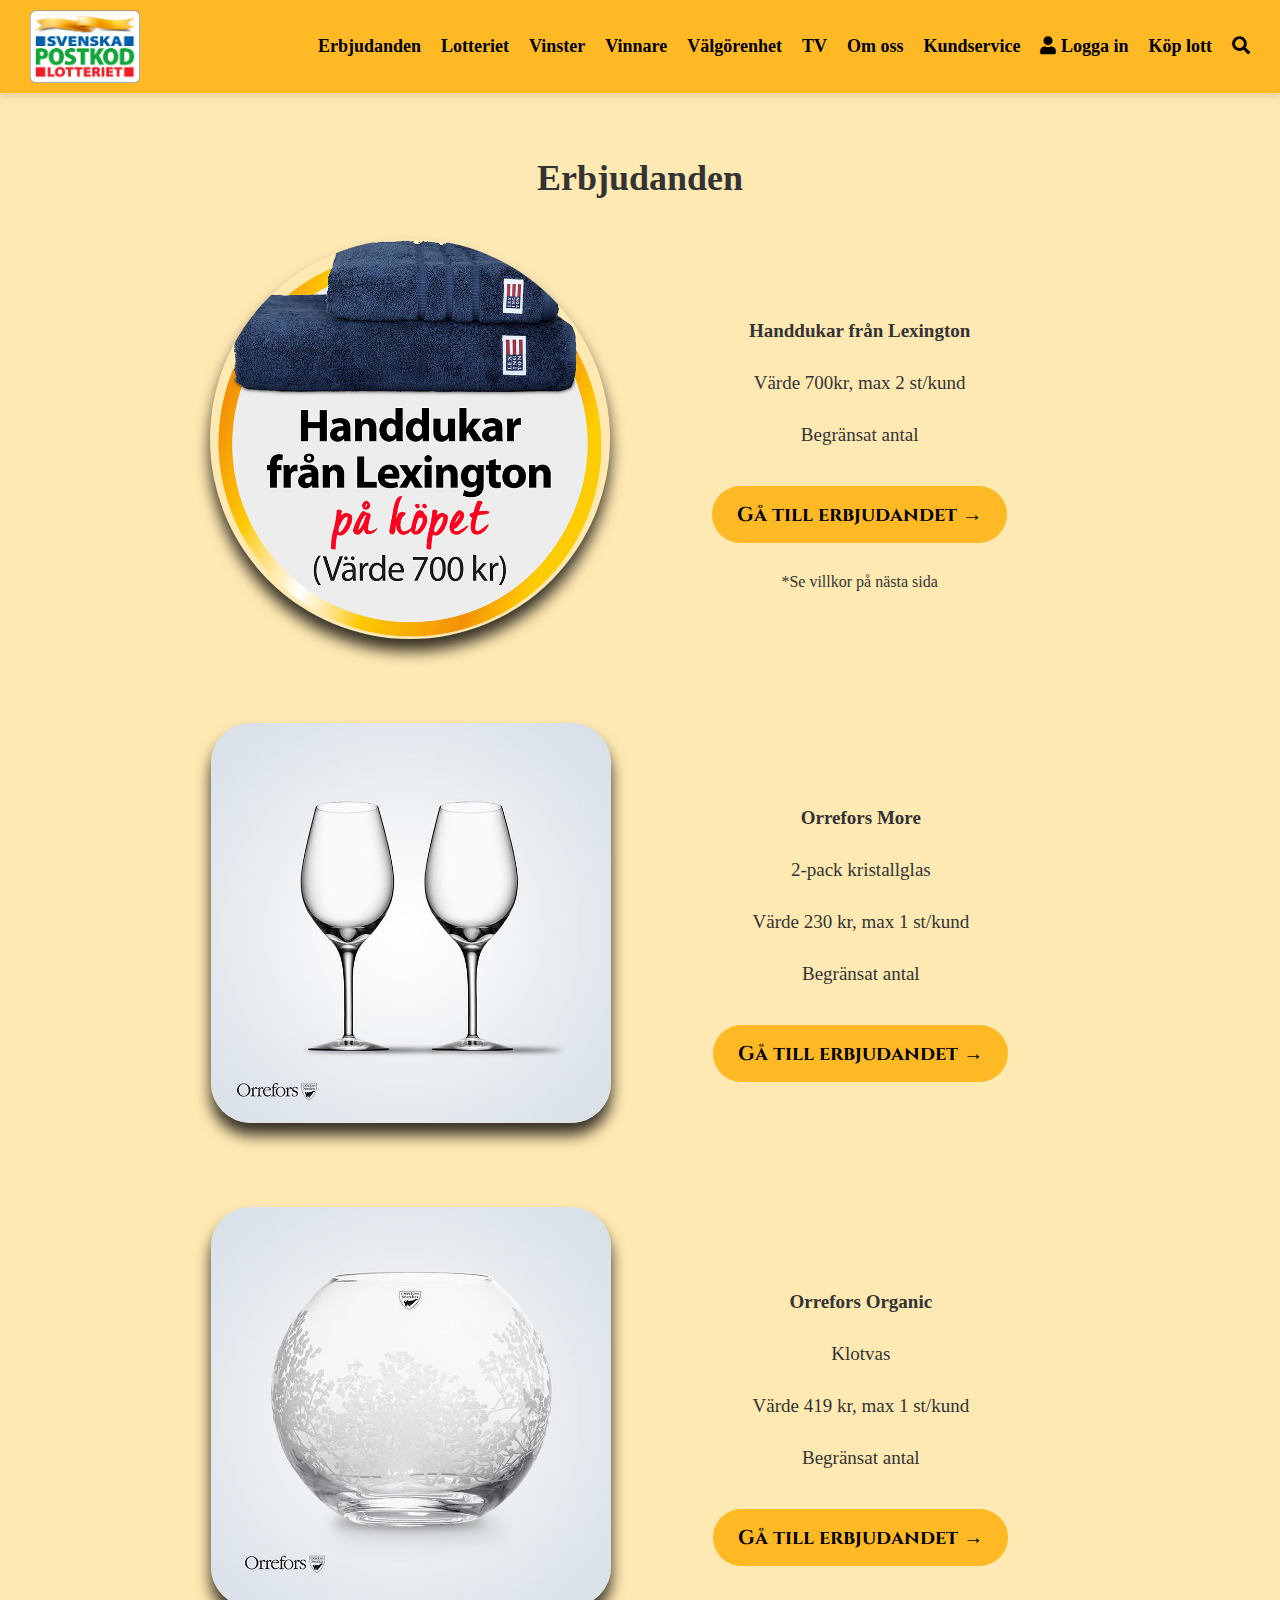
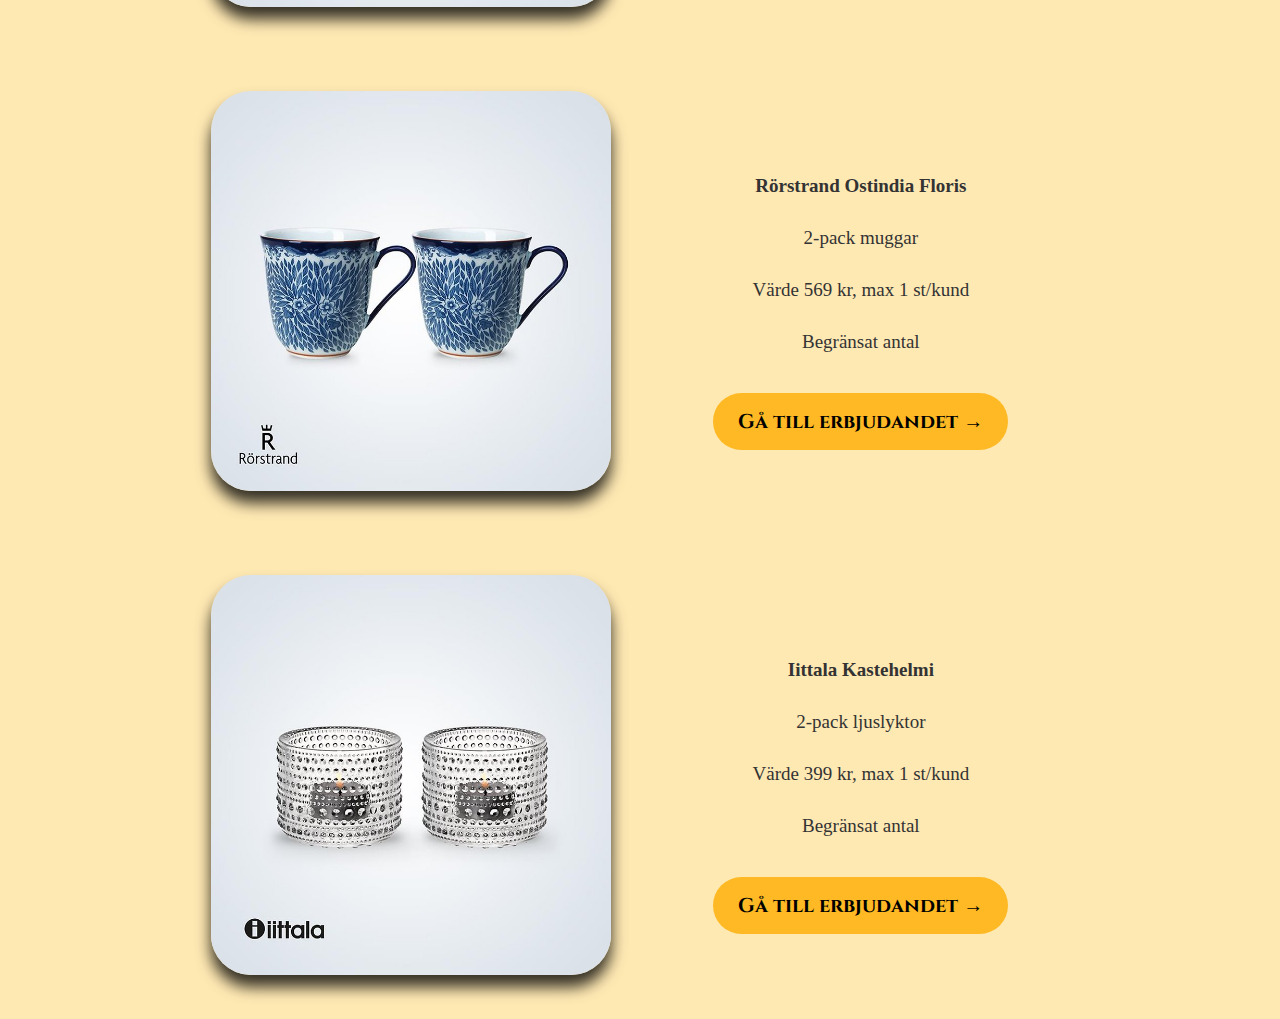
==== Erbjudanden.html @ e59556ae "new page-design" ====
<!DOCTYPE html>
<html lang="sv">

<head>
    <meta charset="UTF-8">
    <meta name="viewport" content="width=device-width, initial-scale=1.0">
    <meta http-equiv="X-UA-Compatible" content="ie=edge">
    <title>Svenska Postkodlotteriet</title>
    <link rel="stylesheet" href="styles.css">
    <link rel="stylesheet" href="https://cdnjs.cloudflare.com/ajax/libs/font-awesome/5.15.3/css/all.min.css">
    <link rel="preconnect" href="https://fonts.googleapis.com">
    <link rel="preconnect" href="https://fonts.gstatic.com" crossorigin>
    <link href="https://fonts.googleapis.com/css2?family=Cinzel:wght@400..900&display=swap" rel="stylesheet">
</head>

<body>
    <header>
        <div>
            <a href="index.html"><img class="logo" src="images/logo.png" alt="Svenska Postkodlotteriet logo"></a>
        </div>
        <div class="main-header">
            <nav>
                <ul>
                    <li><a href="#">Erbjudanden</a></li>
                    <li><a href="#">Lotteriet</a></li>
                    <li><a href="#">Vinster</a></li>
                    <li><a href="#">Vinnare</a></li>
                    <li><a href="#">Välgörenhet</a></li>
                    <li><a href="#">TV</a></li>
                    <li><a href="#">Om oss</a></li>
                    <li><a href="#">Kundservice</a></li>
                    <li><i class="fas fa-user"></i>
                        <a href="#" class="login">Logga in</a>
                    </li>
                    <li><a href="#" class="buy-ticket">Köp lott</a></li>
                    <li><a href="#"><i class="fas fa-search"></i></a></li>
                </ul>

            </nav>
        </div>
    </header>
    <main>
        <div class="offer-section">
            <h1 class="erb">Erbjudanden</h1>
            <div class="offer-container">
                <div class="offer-image">
                    <img class="style" src="images/handdukar.jpg" alt="Handdukar från Lexington">
                </div>
                <div class="offer-details">
                    <p><strong>Handdukar från Lexington</strong></p>
                    <p>Värde 700kr, max 2 st/kund</p>
                    <p>Begränsat antal</p>
                    <button class="cta-button">Gå till erbjudandet &rarr;</button>
                    <p class="small-text">*Se villkor på nästa sida</p>
                </div>
            </div>
        </div>

        <div class="offer-section">
            <div class="offer-container">
                <div class="offer-image">
                    <img class="restyle" src="images/Orrefors-vinglas.jpg" alt="Orrefors vinglas">
                </div>
                <div class="offer-details">
                    <p><strong>Orrefors More</strong></p>
                    <p>2-pack kristallglas</p>
                    <p>Värde 230 kr, max 1 st/kund</p>
                    <p>Begränsat antal</p>
                    <button class="cta-button">Gå till erbjudandet &rarr;</button>
                </div>
            </div>
        </div>
        <div class="offer-section">
            <div class="offer-container">
                <div class="offer-image">
                    <img class="restyle" src="images/Orrefors-Organic.jpg" alt="Orrefors Organic">
                </div>
                <div class="offer-details">
                    <p><strong>Orrefors Organic</strong></p>
                    <p>Klotvas</p>
                    <p>Värde 419 kr, max 1 st/kund</p>
                    <p>Begränsat antal</p>
                    <button class="cta-button">Gå till erbjudandet &rarr;</button>
                </div>
            </div>
        </div>
        <div class="offer-section">
            <div class="offer-container">
                <div class="offer-image">
                    <img class="restyle" src="images/Ostindia-Floris.jpg" alt="Ostindia Floris">
                </div>
                <div class="offer-details">
                    <p><strong>Rörstrand Ostindia Floris</strong></p>
                    <p>2-pack muggar</p>
                    <p>Värde 569 kr, max 1 st/kund</p>
                    <p>Begränsat antal</p>
                    <button class="cta-button">Gå till erbjudandet &rarr;</button>
                </div>
            </div>
        </div>
        <div class="offer-section">
            <div class="offer-container">
                <div class="offer-image">
                    <img class="restyle" src="images/Iittala-Kastehelmi.jpg" alt="Iittala Kastehelmi">
                </div>
                <div class="offer-details">
                    <p><strong>Iittala Kastehelmi</strong></p>
                    <p>2-pack ljuslyktor</p>
                    <p>Värde 399 kr, max 1 st/kund</p>
                    <p>Begränsat antal</p>
                    <button class="cta-button">Gå till erbjudandet &rarr;</button>
                </div>
            </div>
        </div>
    </main>
</body>

</html>
---- styles.css ----
body {
    background-color: #ffe9b3;
    margin: 0px;
}

header {
    position: sticky;
    top: 0;
    width: 100%;
    z-index: 1000;
    background-color: white;
    box-shadow: 0 4px 6px rgba(0, 0, 0, 0.1);
}

img {
    box-shadow: 0px 12px 15px rgba(0, 0, 0, 0.8);
}

li {
    font-size: 18px;
    transition: transform 0.5s ease;
    font-weight: bold;
    padding: 0px 10px;
     transition: background-color 0.7s ease;
}

li:hover {
    background-color: #015ca9;
    border-radius: 20px;
    transform: scale(1.1);
    color: white;
}

a:hover{
    color: white;
}

.top-bar {
    background-color: #f5f5f5;
    display: flex;
    align-items: center;
    justify-content: flex-end;
    padding: 10px 20px;
    border-bottom: 5px solid #feb924;
}

.top-bar .icon {
    font-size: 20px;
    color: #1a73e8;
    margin-right: 10px;
}

.top-bar .links {
    display: flex;
    gap: 20px;
}

.top-bar .links a {
    text-decoration: none;
    font-size: 18px;
    color: #1a73e8;
}

.top-bar .links a:hover {
    text-decoration: underline;
}

.material-icons {
    color: blue;
    font-size: 24px;
    border: 2px solid blue;
    border-radius: 50%;
    padding: 8px;
    background-color: white;
}

.user-options {
    display: flex;
    gap: 10px;
}

.user-options a {
    color: #007bff;
    font-size: 14px;
    text-decoration: none;
}

.buy-lottery {
    background-color: #00b100;
    padding: 10px 15px;
    border-radius: 5px;
    color: white;
    font-weight: bold;
    font-size: 18px;
}

.main-header {
    background-color:#feb924;
    display: flex;
    justify-content: flex-end;
    padding-right: 20px;
    padding: 20px;
    align-items: center;
}

 .logo {
    position: absolute;
    width: 110px;
    box-shadow: none;
    padding-left: 30px;
    padding-top: 10px;
}

nav ul {
    list-style-type: none;
    display: flex;
    align-items: center;
}

nav ul a {
    text-decoration: none;
    color: rgb(0, 0, 0);
}

.hero{
    display: flex;
    justify-content: center;
    border-radius: 10px;
}

.text-content {
    margin-top: 30px;
}

.presenters {
    max-width: 1080px;
    max-height: fit-content;
    border-radius: 50px;
}
.cta-button {
    background-color: #feb924;
    color: black;
    padding: 15px 25px;
    margin: 0 0 20px 0;
    border-radius: 30pc;
    font-family: cinzel, serif;
    font-size: 20px;
    border: none;
    cursor: pointer;
    font-weight: bold;
    transition: background-color 0.7s ease;
    margin-top: 10px;
}

.cta-button:hover {
    background-color: #015ca9;
    color: white;
}

.hero .content {
    display: flex;
    justify-content: center;
    align-items: center;
    gap: 50px;
    flex-wrap: wrap;
}

@media (max-width: 768px) {
    .hero {
        background-position: top;
        padding: 10px;
    }

    .hero h1 {
        font-size: 32px;
    }

    .cta-button {
        font-size: 16px;
        padding: 10px 20px;
    }
}

@media (max-width: 480px) {
    .cta-button {
        width: 100%;
        font-size: 16px;
        padding: 10px 15px;
    }
}

.right-content img {
    max-width: 300px;
}

.plus-premium-section {
    text-align: center;
    padding: 40px 20px;
}

.plus-premium-section h2 {
    font-size: 28px;
    font-weight: bold;
    margin-bottom: 10px;
}

.plus-premium-section p {
    color: #333;
    margin-top: 20px; 
    margin-bottom: 30px;
}

.cards-container {
    display: flex;
    justify-content: center;
    gap: 20px;
    margin-top: 40px;
}


.card {
    max-width: 400px;
    transition: transform 0.3s ease;
    text-align: center;
    margin: 30px;
}

.card img {
    width: 100%;
    border-radius: 30pc;
    margin-bottom: 20px;
}

.card h3 {
    font-size: 20px;
    color: #333;
    font-weight: bold;
}

.card:hover {
    transform: scale(1.05);
}

.puff{
    text-align: center;
    border-radius: 30pc;
    width: 500px;
   
}
.contribution-content{
    text-align: center;
}

.offer-section {
    text-align: center;
    padding: 40px;
}

.offer-section h2 {
    font-size: 1.5em;
    margin-bottom: 20px;
    margin-top: 30px;
}

.offer-section p {
    color: #333;
    margin-bottom: 30px;
    margin-left: 100px;
    margin-right: 100px;
}

.offer-section a {
    color: #007BFF;
    text-decoration: none;
    font-weight: bold;
    font-size: 1.1em;
}

.offer-section a:hover {
    text-decoration: underline;
}

.container {
    display: flex;
    justify-content: space-between;
    gap: 20px;
    margin-bottom: 20px;
}

.content {
    padding: 20px;
}

.content h3 {
    font-size: 1.2em;
    margin-bottom: 10px;
}

.content p {
    color: #333;
    margin-bottom: 20px;
}

.promo-section {
    display: flex;
    flex-direction: column;
    align-items: center;
    justify-content: center;
    text-align: center;
    padding: 20px;
}

.promo-image img {
    width: 586px;
    height: 750px;
    display: block;
    margin-top: 20px;
    border-radius: 50px;
    text-align: center;
}

.promo-text {
    margin-top: 20px;
    font-size: 14px;
    color: #333;
}

.promo-text p {
    line-height: 1.3;
    text-align: center;
}

.small-text {
    font-size: 16px;
    color: #333;
    margin-top: 10px;
}

h1 {
    font-size: 36px;
    color: #333;
    margin-bottom: 20px;
}

p {
    font-size: 19px;
    color: #333;
    margin-left: 100px;
    margin-right: 100px;
}

.restyle {
    border-radius: 10%;
    width: 400px;
}

.style {
    border-radius: 50%;
    width: 400px;
}

.offer-details {
    margin-top: 40px;
}

.offer-container {
    display: flex;
    justify-content:space-around;
    align-items: center;
    margin: 0px 150px;
}

.erb {
    margin-bottom: 40px;
}
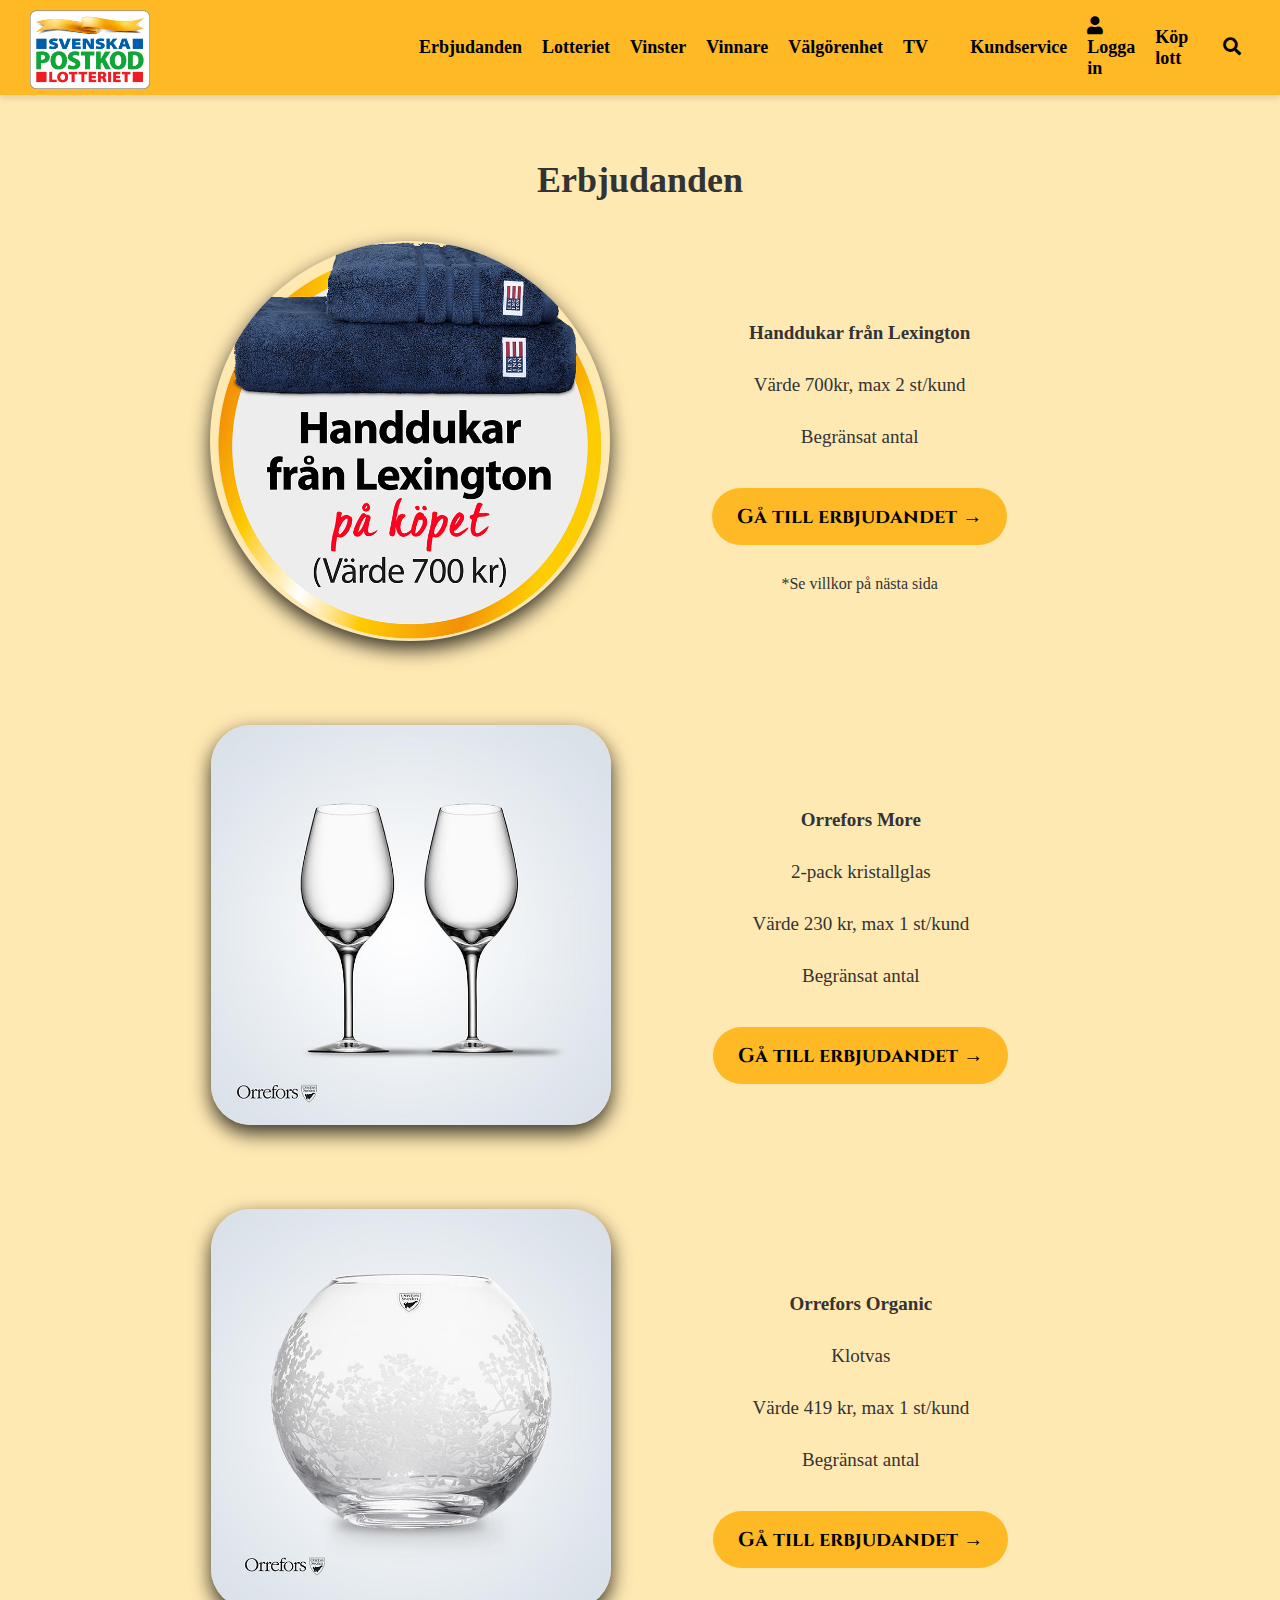
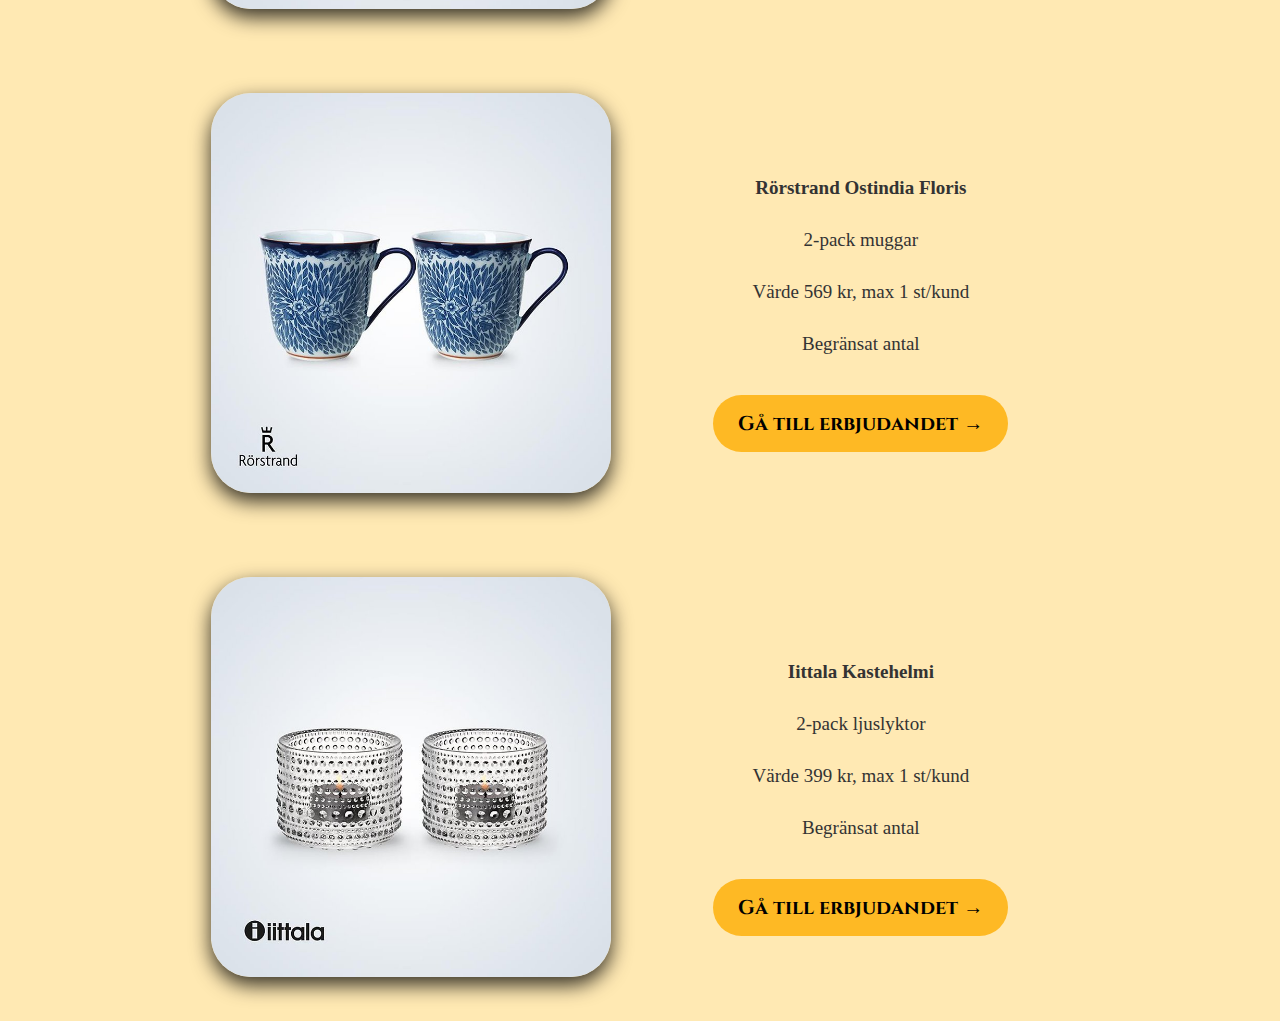
==== commit 699c85f9: "fix responsive" ====
--- a/Erbjudanden.html
+++ b/Erbjudanden.html
@@ -16,26 +16,25 @@
 <body>
     <header>
         <div>
-            <a href="index.html"><img class="logo" src="images/logo.png" alt="Svenska Postkodlotteriet logo"></a>
+            <img class="logo" src="images/logo.png" alt="Svenska Postkodlotteriet logo">
         </div>
         <div class="main-header">
-            <nav>
+            <div class="hamburger" id="hamburger">
+                <i class="fas fa-bars"></i>
+            </div>
+            <nav id="nav-menu">
                 <ul>
-                    <li><a href="#">Erbjudanden</a></li>
+                    <li><a href="Erbjudanden.html">Erbjudanden</a></li>
                     <li><a href="#">Lotteriet</a></li>
                     <li><a href="#">Vinster</a></li>
                     <li><a href="#">Vinnare</a></li>
                     <li><a href="#">Välgörenhet</a></li>
                     <li><a href="#">TV</a></li>
-                    <li><a href="#">Om oss</a></li>
                     <li><a href="#">Kundservice</a></li>
-                    <li><i class="fas fa-user"></i>
-                        <a href="#" class="login">Logga in</a>
-                    </li>
+                    <li><i class="fas fa-user"></i><a href="#" class="login">Logga in</a></li>
                     <li><a href="#" class="buy-ticket">Köp lott</a></li>
                     <li><a href="#"><i class="fas fa-search"></i></a></li>
                 </ul>
-
             </nav>
         </div>
     </header>
@@ -113,6 +112,17 @@
             </div>
         </div>
     </main>
+    <script>
+        document.addEventListener('DOMContentLoaded', function () {
+            const hamburger = document.querySelector('.hamburger');
+            const navMenu = document.querySelector('#nav-menu');
+
+            hamburger.addEventListener('click', function () {
+                navMenu.classList.toggle('show');
+            });
+        });
+    </script>
+
 </body>
 
 </html>--- a/styles.css
+++ b/styles.css
@@ -2,20 +2,17 @@
     background-color: #ffe9b3;
     margin: 0px;
 }
-
 header {
     position: sticky;
     top: 0;
     width: 100%;
     z-index: 1000;
-    background-color: white;
+    background-color: #ffe9b3;
     box-shadow: 0 4px 6px rgba(0, 0, 0, 0.1);
 }
-
 img {
-    box-shadow: 0px 12px 15px rgba(0, 0, 0, 0.8);
-}
-
+    box-shadow: 0px 8px 20px rgba(0, 0, 0, 0.8);
+}
 li {
     font-size: 18px;
     transition: transform 0.5s ease;
@@ -23,18 +20,15 @@
     padding: 0px 10px;
      transition: background-color 0.7s ease;
 }
-
 li:hover {
     background-color: #015ca9;
     border-radius: 20px;
     transform: scale(1.1);
     color: white;
 }
-
 a:hover{
     color: white;
 }
-
 .top-bar {
     background-color: #f5f5f5;
     display: flex;
@@ -43,28 +37,23 @@
     padding: 10px 20px;
     border-bottom: 5px solid #feb924;
 }
-
 .top-bar .icon {
     font-size: 20px;
     color: #1a73e8;
     margin-right: 10px;
 }
-
 .top-bar .links {
     display: flex;
     gap: 20px;
 }
-
 .top-bar .links a {
     text-decoration: none;
     font-size: 18px;
     color: #1a73e8;
 }
-
 .top-bar .links a:hover {
     text-decoration: underline;
 }
-
 .material-icons {
     color: blue;
     font-size: 24px;
@@ -73,18 +62,15 @@
     padding: 8px;
     background-color: white;
 }
-
 .user-options {
     display: flex;
     gap: 10px;
 }
-
 .user-options a {
     color: #007bff;
     font-size: 14px;
     text-decoration: none;
 }
-
 .buy-lottery {
     background-color: #00b100;
     padding: 10px 15px;
@@ -93,16 +79,12 @@
     font-weight: bold;
     font-size: 18px;
 }
-
 .main-header {
     background-color:#feb924;
     display: flex;
     justify-content: flex-end;
-    padding-right: 20px;
-    padding: 20px;
     align-items: center;
 }
-
  .logo {
     position: absolute;
     width: 110px;
@@ -110,28 +92,23 @@
     padding-left: 30px;
     padding-top: 10px;
 }
-
 nav ul {
     list-style-type: none;
     display: flex;
     align-items: center;
 }
-
 nav ul a {
     text-decoration: none;
     color: rgb(0, 0, 0);
 }
-
 .hero{
     display: flex;
     justify-content: center;
     border-radius: 10px;
 }
-
 .text-content {
     margin-top: 30px;
 }
-
 .presenters {
     max-width: 1080px;
     max-height: fit-content;
@@ -151,12 +128,10 @@
     transition: background-color 0.7s ease;
     margin-top: 10px;
 }
-
 .cta-button:hover {
     background-color: #015ca9;
     color: white;
 }
-
 .hero .content {
     display: flex;
     justify-content: center;
@@ -164,52 +139,23 @@
     gap: 50px;
     flex-wrap: wrap;
 }
-
-@media (max-width: 768px) {
-    .hero {
-        background-position: top;
-        padding: 10px;
-    }
-
-    .hero h1 {
-        font-size: 32px;
-    }
-
-    .cta-button {
-        font-size: 16px;
-        padding: 10px 20px;
-    }
-}
-
-@media (max-width: 480px) {
-    .cta-button {
-        width: 100%;
-        font-size: 16px;
-        padding: 10px 15px;
-    }
-}
-
 .right-content img {
     max-width: 300px;
 }
-
 .plus-premium-section {
     text-align: center;
     padding: 40px 20px;
 }
-
 .plus-premium-section h2 {
     font-size: 28px;
     font-weight: bold;
     margin-bottom: 10px;
 }
-
 .plus-premium-section p {
     color: #333;
     margin-top: 20px; 
     margin-bottom: 30px;
 }
-
 .cards-container {
     display: flex;
     justify-content: center;
@@ -217,30 +163,25 @@
     margin-top: 40px;
 }
 
-
 .card {
     max-width: 400px;
     transition: transform 0.3s ease;
     text-align: center;
     margin: 30px;
 }
-
 .card img {
     width: 100%;
     border-radius: 30pc;
     margin-bottom: 20px;
 }
-
 .card h3 {
     font-size: 20px;
     color: #333;
     font-weight: bold;
 }
-
 .card:hover {
     transform: scale(1.05);
 }
-
 .puff{
     text-align: center;
     border-radius: 30pc;
@@ -250,57 +191,47 @@
 .contribution-content{
     text-align: center;
 }
-
 .offer-section {
     text-align: center;
     padding: 40px;
 }
-
 .offer-section h2 {
     font-size: 1.5em;
     margin-bottom: 20px;
     margin-top: 30px;
 }
-
 .offer-section p {
     color: #333;
     margin-bottom: 30px;
     margin-left: 100px;
     margin-right: 100px;
 }
-
 .offer-section a {
     color: #007BFF;
     text-decoration: none;
     font-weight: bold;
     font-size: 1.1em;
 }
-
 .offer-section a:hover {
     text-decoration: underline;
 }
-
 .container {
     display: flex;
     justify-content: space-between;
     gap: 20px;
     margin-bottom: 20px;
 }
-
 .content {
     padding: 20px;
 }
-
 .content h3 {
     font-size: 1.2em;
     margin-bottom: 10px;
 }
-
 .content p {
     color: #333;
     margin-bottom: 20px;
 }
-
 .promo-section {
     display: flex;
     flex-direction: column;
@@ -309,7 +240,6 @@
     text-align: center;
     padding: 20px;
 }
-
 .promo-image img {
     width: 586px;
     height: 750px;
@@ -318,58 +248,493 @@
     border-radius: 50px;
     text-align: center;
 }
-
 .promo-text {
     margin-top: 20px;
     font-size: 14px;
     color: #333;
 }
-
 .promo-text p {
     line-height: 1.3;
     text-align: center;
 }
-
 .small-text {
     font-size: 16px;
     color: #333;
     margin-top: 10px;
 }
-
 h1 {
     font-size: 36px;
     color: #333;
     margin-bottom: 20px;
 }
-
 p {
     font-size: 19px;
     color: #333;
     margin-left: 100px;
     margin-right: 100px;
 }
-
 .restyle {
     border-radius: 10%;
     width: 400px;
 }
-
 .style {
     border-radius: 50%;
     width: 400px;
 }
-
 .offer-details {
     margin-top: 40px;
 }
-
 .offer-container {
     display: flex;
     justify-content:space-around;
     align-items: center;
     margin: 0px 150px;
 }
-
 .erb {
     margin-bottom: 40px;
+}
+
+.hamburger {
+    display: none;
+    font-size: 24px;
+    cursor: pointer;
+}
+
+#nav-menu {
+    display: flex;
+}
+header {
+    position: sticky;
+    top: 0;
+    width: 100%;
+    z-index: 1000;
+    background-color: white;
+    box-shadow: 0 4px 6px rgba(0, 0, 0, 0.1);
+}
+.hamburger {
+    display: none;
+    font-size: 24px;
+    cursor: pointer;
+    position: absolute;
+    right: 20px;
+    top: 15px;
+}
+
+#nav-menu {
+    display: flex;
+}
+.card {
+    max-width: 400px;
+    text-align: center;
+    transition: transform 0.3s ease;
+    margin: 20px;
+    flex: 1;
+}
+.card img {
+    width: 100%;
+    border-radius: 20px;
+    margin-bottom: 20px;
+}
+.card h3 {
+    font-size: 20px;
+    color: #333;
+    font-weight: bold;
+}
+.card p {
+    color: #333;
+    margin-bottom: 20px;
+}
+.plus-premium-section {
+    text-align: center;
+    padding: 40px 20px;
+}
+
+.cards-container {
+    display: flex;
+    justify-content: center; 
+    gap: 20px;
+    margin-top: 40px;
+}
+
+.card {
+    max-width: 400px;
+    text-align: center;
+    transition: transform 0.3s ease;
+    margin: 30px;
+    flex: 1;
+}
+.card img {
+    width: 100%; 
+    border-radius: 20px; 
+}
+.card {
+    width: 100%; 
+}
+.card img {
+    width: 100%;
+    border-radius: 10px; 
+}
+.hero {
+display: flex;
+justify-content: center;
+align-items: center;
+padding: 0; 
+margin: 0; 
+width: 100%; 
+}
+.hero img {
+width: 100%; 
+height: auto; 
+object-fit: cover; 
+max-width: 100%; 
+display: block; 
+}
+.hero img {
+    width: 100%; 
+    height: auto; 
+}
+
+header {
+position: sticky;
+top: 0;
+width: 100%;
+z-index: 1000;
+box-shadow: 0 4px 6px rgba(0, 0, 0, 0.1);
+margin: 0;
+}
+
+.logo {
+width: 120px;
+}
+.card {
+    width: 100%; 
+}
+.card img {
+    width: 100%; 
+    border-radius: 5px; 
+}
+.i.fas {
+margin-top: 15px;
+}
+
+.promo-image img {
+width: 100%; 
+max-width: 100%; 
+height: auto; 
+display: block; 
+border-radius: 20px; 
+margin: 0 auto; 
+}
+.promo-image img {
+    width: 100%; 
+    max-width: 100%;
+    height: auto;
+    border-radius: 10px; 
+    margin: 0 auto; 
+}
+
+.puff img {
+width: 100%; 
+max-width: 100%; 
+height: auto; 
+display: block; 
+border-radius: 20px; 
+margin: 0 auto; 
+}
+.puff img {
+    width: 100%; 
+    max-width: 100%;
+    height: auto;
+    border-radius: 10px; 
+    margin: 0 auto; 
+}
+  
+  #nav-menu.show a {
+    font-size: 12px; 
+    padding: 8px 3px; 
+}
+nav ul li {
+    flex: 1; 
+}
+.offer-container {
+display: flex;
+justify-content: space-around;
+align-items: center;
+margin: 0px 150px;
+}
+
+
+
+@media (max-width: 1024px) {
+    
+.hero img {
+        width: 100%; 
+        height: auto; 
+    }
+    
+    header {
+        background-color: #feb924; 
+        padding-bottom: 20px; 
+    }
+.main-header
+{
+padding: 26px;
+}
+    .logo {
+        width: 80px; 
+        padding: 10px; 
+    }
+    .container {
+        flex-direction: column; 
+    }
+    .container {
+        display: flex;
+        justify-content: center;
+        align-items: center;
+        gap: 20px;
+        margin-bottom: 20px;
+    }
+    .card {
+        width: 90%; 
+        margin-bottom: 20px;
+    }
+    .card img {
+        width: 100%; 
+        max-width: 100%; 
+    }
+    .promo-image img {
+        width: 90%; 
+        max-width: 90%; 
+        height: auto; 
+        margin: 0 auto; 
+    }
+    .puff img {
+        width: 90%; 
+        max-width: 90%; 
+        height: auto; 
+        margin: 0 auto; 
+    }
+
+    #nav-menu.show {
+        display: flex;
+    }
+    nav ul {
+        flex-direction: column;
+        width: 100%;
+        text-align: center;
+    }
+nav ul li {
+        width: 100%;
+        padding: 15px 0;
+    }
+ 
+     .hamburger {
+        display: block;
+        margin-top: 10px;
+        margin-right: 20px;
+    }
+    #nav-menu {
+        display: none;
+        flex-direction: row; 
+        background-color: #feb924;
+        position: absolute;
+        top: 70px; 
+        left: 0;
+        width: 100%;
+        box-shadow: 0px 12px 15px rgba(0, 0, 0, 0.8);
+    }
+    #nav-menu.show {
+        display: flex;
+        flex-direction: row; 
+        justify-content: space-between; 
+        flex-wrap: wrap; 
+    }
+    nav ul {
+        flex-direction: row; 
+        width: 100%;
+        justify-content: space-between; 
+        padding: 0;
+        margin: 0;
+    }
+nav ul li {
+        width: auto; 
+        text-align: center;
+        padding: 0;
+        margin: 0;
+        flex: 1; 
+    }
+    #nav-menu.show a {
+        display: inline-block;
+        margin: 0; 
+        padding: 10px 5px; 
+        font-size: 12px; 
+    }
+    .logo {
+        position: absolute;
+        width: 80px;
+        padding-left: 30px;
+        padding-top: 10px;
+    }
+    .offer-container {
+        flex-direction: column; 
+        margin: 0 20px; 
+    }
+    .offer-image img {
+        width: 40%; 
+        margin-bottom: 20px; 
+    }
+    .offer-details {
+        text-align: center; 
+        margin-top: 20px;
+    }
+}
+
+@media (max-width: 768px) {
+    .offer-container {
+        flex-direction: column; 
+        margin: 0 10px; 
+    
+    }
+    .offer-image img {
+        width: 40%; 
+        margin-bottom: 20px;
+    }
+    .offer-details {
+        text-align: center; 
+        margin-top: 20px;
+    }
+    .puff img {
+        width: 80%; 
+        max-width: 80%; 
+        height: auto; 
+        margin: 0 auto; 
+    }
+    .promo-image img {
+        width: 80%; 
+        max-width: 80%; 
+        height: auto; 
+        margin: 0 auto; 
+    }
+    .container {
+        flex-direction: column; 
+        align-items: center;
+    }
+    .card {
+        width: 90%; 
+        margin-bottom: 20px;
+        margin: 10px 0;
+    }
+    .card img {
+        width: 100%; 
+        border-radius: 10pc; 
+    }
+    header {
+        padding-bottom: 20px;
+    }
+    .main-header {
+        flex-direction: column;
+        padding: 26px 0; 
+    }
+    .logo {
+        width: 80px; 
+    }
+    .hero img {
+        width: 100%; 
+        height: auto; 
+    }
+    .cards-container {
+        flex-direction: column; 
+        align-items: center; 
+    }
+
+.card img {
+        width: 100%; 
+        max-width: 100%; 
+    }
+    .hamburger {
+        display: block;
+        margin-top: 10px;
+        margin-right: 20px;
+    }
+    #nav-menu {
+        display: none;
+        flex-direction: column;
+        background-color: #feb924;
+        position: absolute;
+        top: 70px; 
+        left: 0;
+        width: 100%;
+        box-shadow: 0px 12px 15px rgba(0, 0, 0, 0.8);
+    }
+    #nav-menu.show {
+        display: flex;
+    }
+    
+    nav ul {
+        flex-direction: column;
+        width: 100%;
+    }
+nav ul li {
+        width: 100%;
+        text-align: center;
+    }
+    .logo {
+        position: absolute;
+        width: 80px;
+        padding-left: 30px;
+        padding-top: 10px;
+    }
+    .card img {
+        width: 100%; 
+        max-width: 100%; 
+    }
+    .card h3 {
+        font-size: 18px;
+    }
+    .card p {
+        font-size: 16px;
+    }
+}
+@media (max-width: 480px) {
+    .container {
+        padding: 10px;
+    }
+    .puff {
+        width: 250px;
+    }
+    .offer-section{
+        padding: 0px;
+    }
+    .card {
+        width: 100%;
+    }
+    .text-content p {
+        margin: 5px;
+    }
+    .promo-text p {
+        margin: 5px;
+    }
+    .card img {
+        border-radius: 10px; 
+    }
+    .card h3 {
+        font-size: 16px;
+    }
+    .plus-premium-section p {
+        margin: 5px;
+    }
+    .card p {
+        font-size: 14px;
+        margin: 5px;
+    }
+    .cta-button{
+        padding: 10px;
+        font-size: 15px;
+    }
+    .content{
+        padding: 5px;
+    }
+    .presenters{
+    border-radius: 10px;
+    }
 }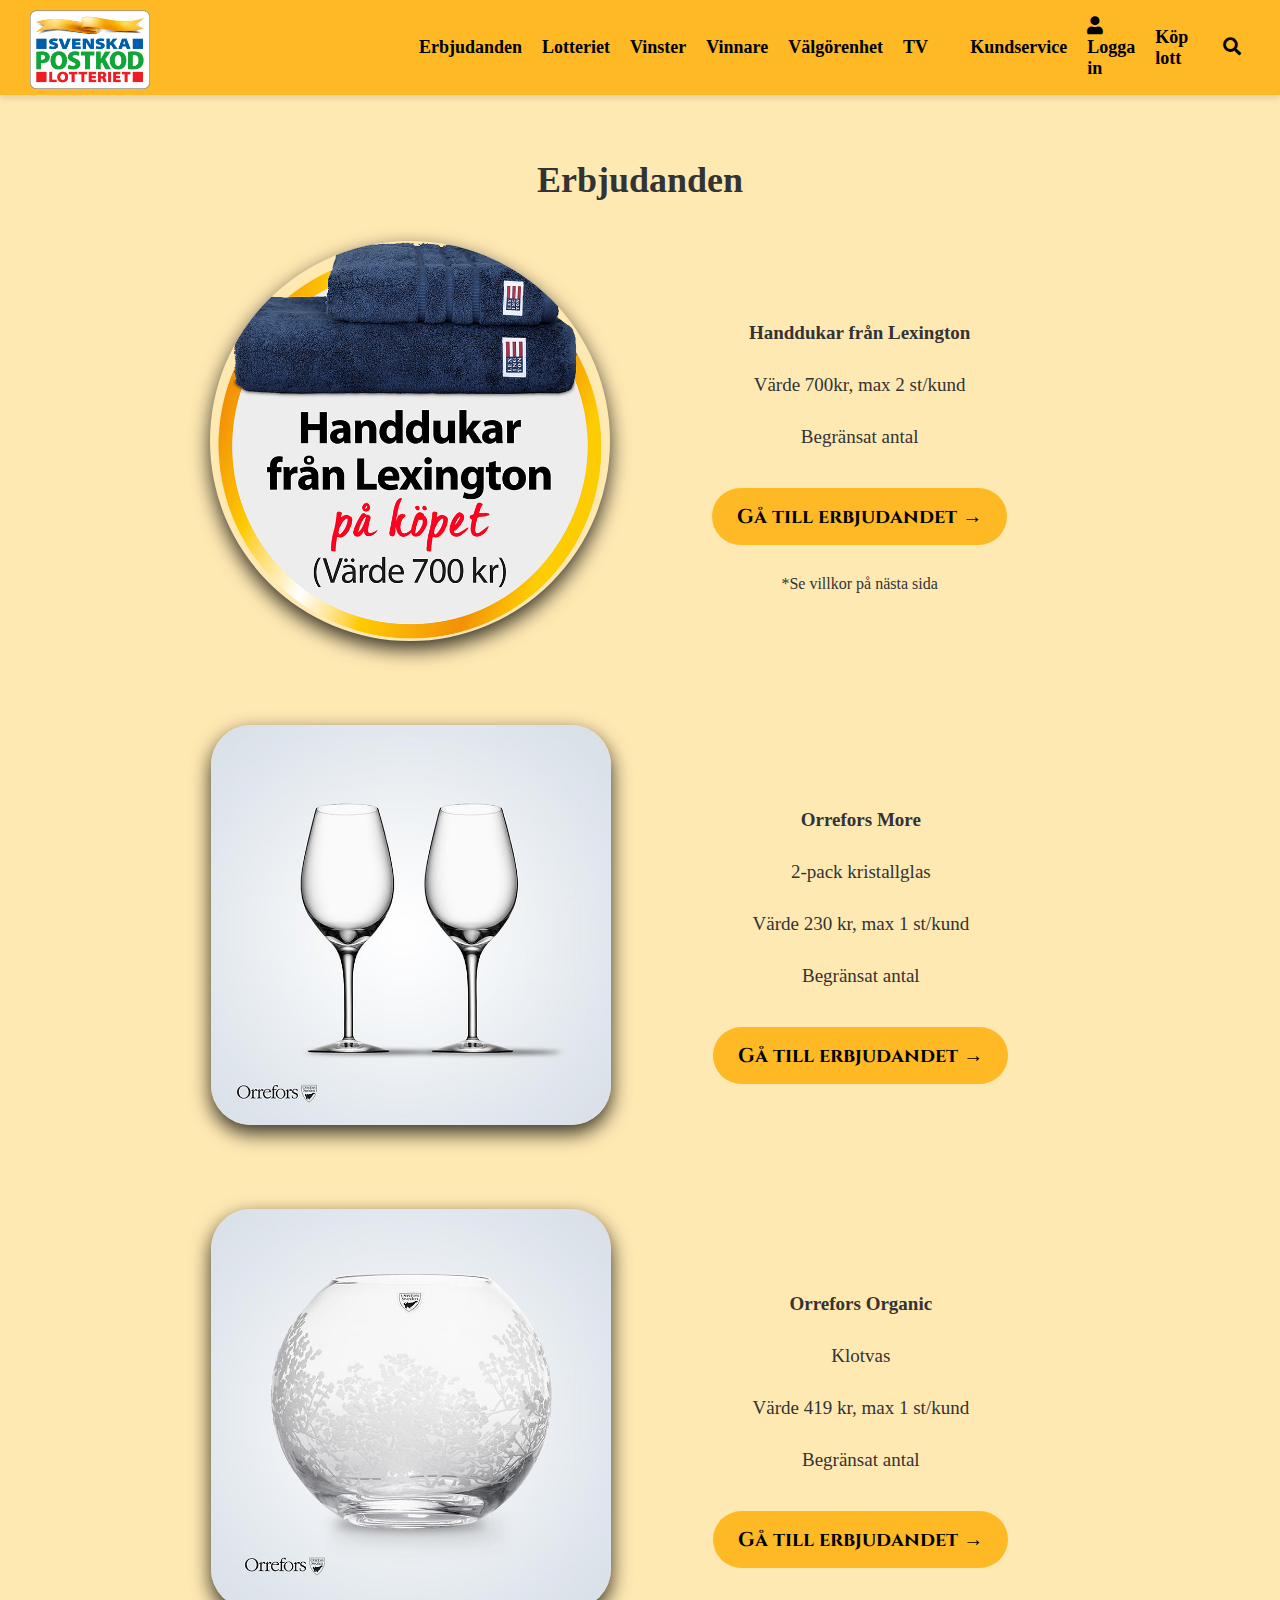
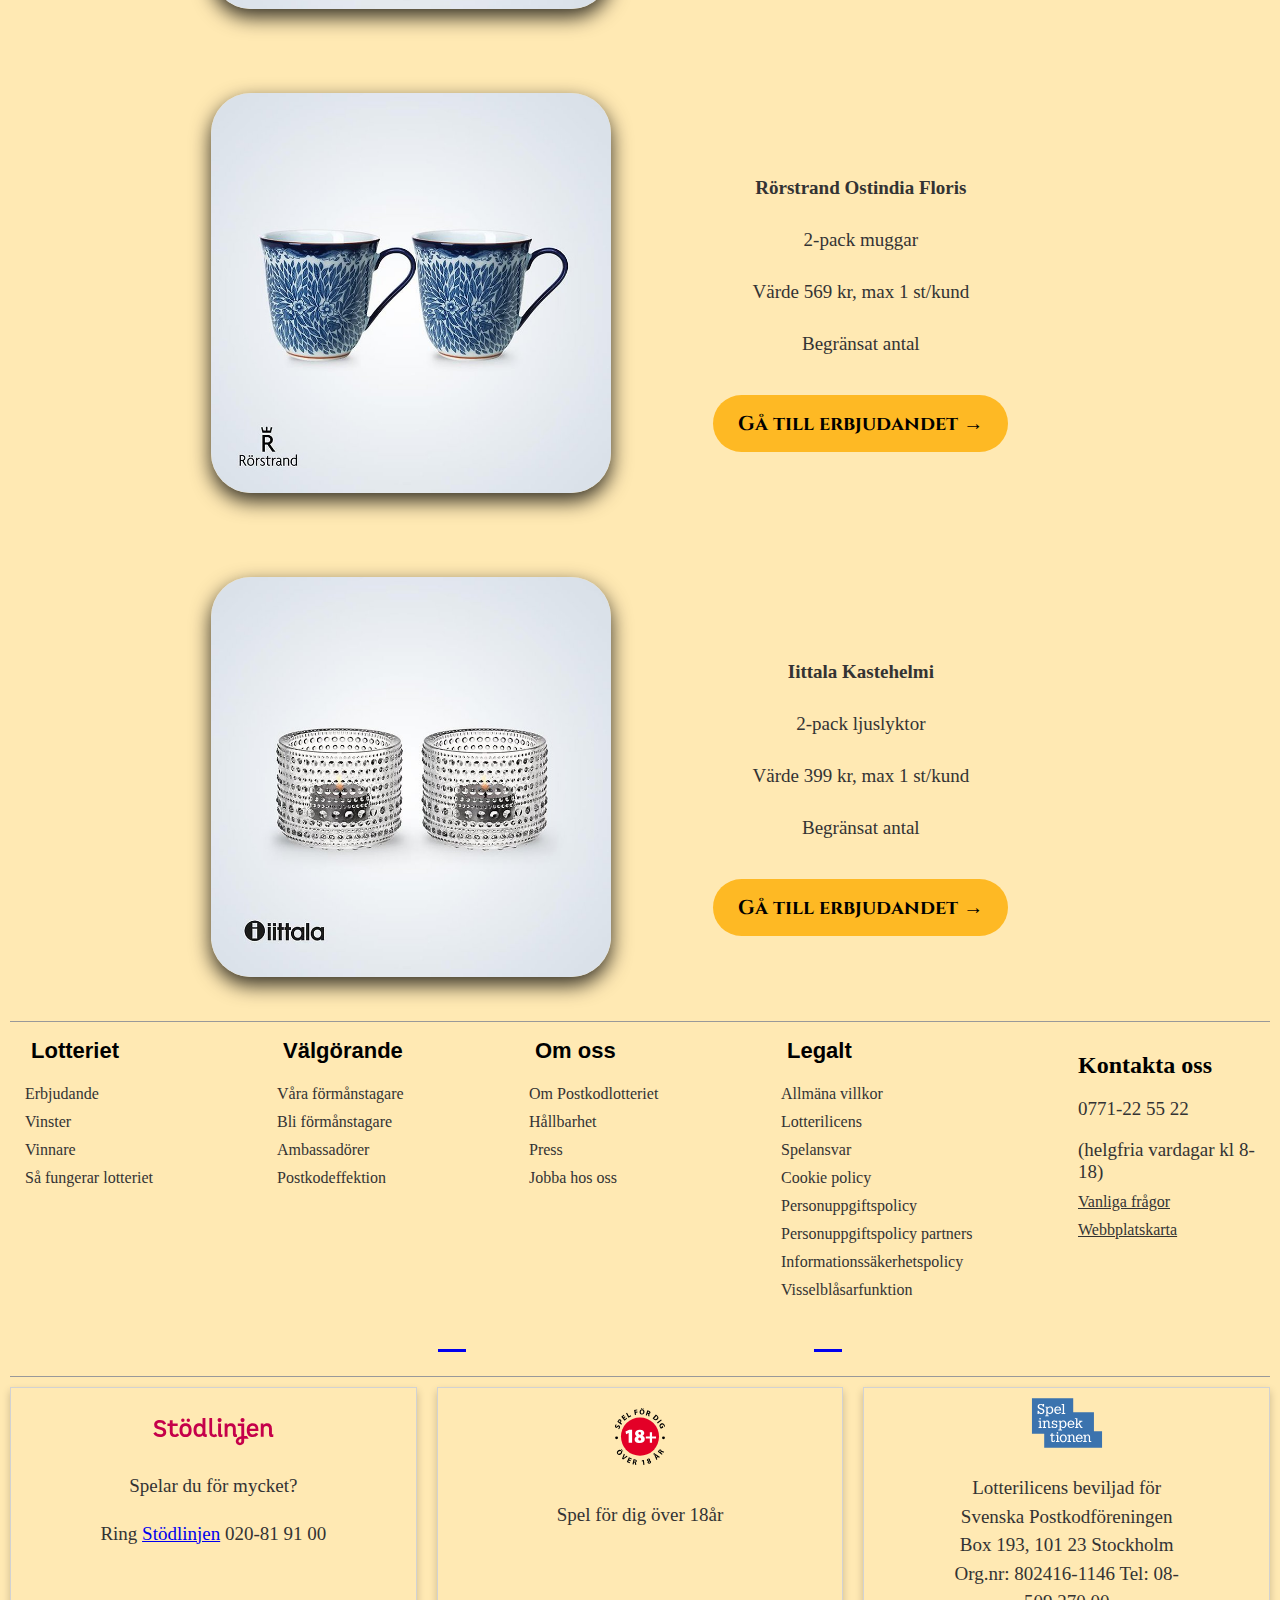
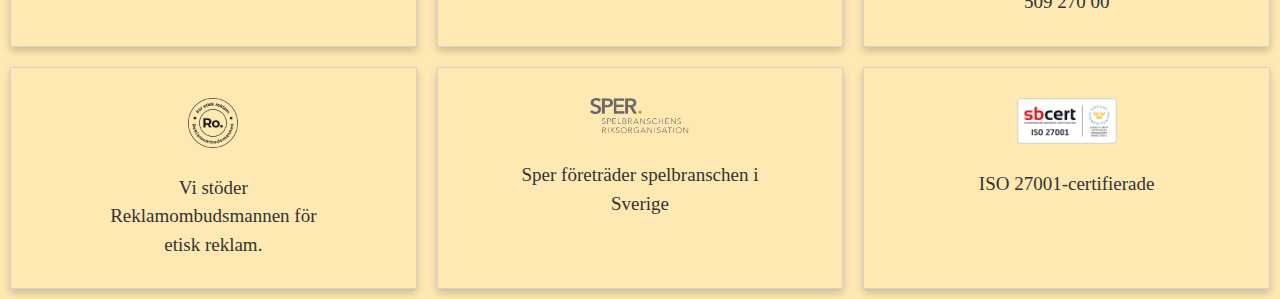
==== commit 0f4f6757: "fixed header in the lottery page and footer on the first two pages/test/design" ====
--- a/Erbjudanden.html
+++ b/Erbjudanden.html
@@ -11,12 +11,15 @@
     <link rel="preconnect" href="https://fonts.googleapis.com">
     <link rel="preconnect" href="https://fonts.gstatic.com" crossorigin>
     <link href="https://fonts.googleapis.com/css2?family=Cinzel:wght@400..900&display=swap" rel="stylesheet">
+    <link rel="stylesheet" href="https://cdnjs.cloudflare.com/ajax/libs/font-awesome/6.6.0/css/all.min.css"
+    integrity="sha512-Kc323vGBEqzTmouAECnVceyQqyqdsSiqLQISBL29aUW4U/M7pSPA/gEUZQqv1cwx4OnYxTxve5UMg5GT6L4JJg=="
+    crossorigin="anonymous" referrerpolicy="no-referrer">
 </head>
 
 <body>
     <header>
         <div>
-            <img class="logo" src="images/logo.png" alt="Svenska Postkodlotteriet logo">
+            <a href="index.html"><img class="logo" src="images/logo.png" alt="Svenska Postkodlotteriet logo"></a>
         </div>
         <div class="main-header">
             <div class="hamburger" id="hamburger">
@@ -24,16 +27,16 @@
             </div>
             <nav id="nav-menu">
                 <ul>
-                    <li><a href="Erbjudanden.html">Erbjudanden</a></li>
-                    <li><a href="#">Lotteriet</a></li>
-                    <li><a href="#">Vinster</a></li>
-                    <li><a href="#">Vinnare</a></li>
-                    <li><a href="#">Välgörenhet</a></li>
-                    <li><a href="#">TV</a></li>
-                    <li><a href="#">Kundservice</a></li>
-                    <li><i class="fas fa-user"></i><a href="#" class="login">Logga in</a></li>
-                    <li><a href="#" class="buy-ticket">Köp lott</a></li>
-                    <li><a href="#"><i class="fas fa-search"></i></a></li>
+                    <li><a class="hov" href="Erbjudanden.html">Erbjudanden</a></li>
+                    <li><a class="hov" href="Omlotteriet.html">Lotteriet</a></li>
+                    <li><a class="hov" href="#">Vinster</a></li>
+                    <li><a class="hov" href="#">Vinnare</a></li>
+                    <li><a class="hov" href="#">Välgörenhet</a></li>
+                    <li><a class="hov" href="#">TV</a></li>
+                    <li><a class="hov" href="#">Kundservice</a></li>
+                    <li><i class="fas fa-user"></i><a href="#" class="login hov">Logga in</a></li>
+                    <li><a class="buy-ticket hov" href="#">Köp lott</a></li>
+                    <li><a class="hov" href="#"><i class="fas fa-search"></i></a></li>
                 </ul>
             </nav>
         </div>
@@ -112,6 +115,121 @@
             </div>
         </div>
     </main>
+    <footer class="footer">
+        <div class="footer-section">
+            <section class="top-section">
+                <div class="dropdown-container">
+                    <div class="dropdown-btn">
+                        <button class="btn">Lotteriet</button>
+                        <i class="fa-solid fa-angle-down"></i>
+                    </div>
+                    <div class="dropdown-content">
+                        <a href="#">Erbjudande</a>
+                        <a href="#">Vinster</a>
+                        <a href="#">Vinnare</a>
+                        <a href="#">Så fungerar lotteriet</a>
+                    </div>
+                </div>
+                <div class="dropdown-container">
+                    <div class="dropdown-btn">
+                        <button class="btn">Välgörande</button>
+                        <i class="fa-solid fa-angle-down"></i>
+                    </div>
+                    <div class="dropdown-content">
+                        <a href="#">Våra förmånstagare</a>
+                        <a href="#">Bli förmånstagare</a>
+                        <a href="#">Ambassadörer</a>
+                        <a href="#">Postkodeffektion</a>
+                    </div>
+                </div>
+                <div class="dropdown-container">
+                    <div class="dropdown-btn">
+                        <button class="btn">Om oss</button>
+                        <i class="fa-solid fa-angle-down"></i>
+                    </div>
+                    <div class="dropdown-content">
+                        <a href="#">Om Postkodlotteriet</a>
+                        <a href="#">Hållbarhet</a>
+                        <a href="#">Press</a>
+                        <a href="#">Jobba hos oss</a>
+                    </div>
+                </div>
+                <div class="dropdown-container">
+                    <div class="dropdown-btn">
+                        <button class="btn">Legalt</button>
+                        <i class="fa-solid fa-angle-down"></i>
+                    </div>
+                    <div class="dropdown-content">
+                        <a href="#">Allmäna villkor</a>
+                        <a href="#">Lotterilicens</a>
+                        <a href="#">Spelansvar</a>
+                        <a href="#">Cookie policy</a>
+                        <a href="#">Personuppgiftspolicy</a>
+                        <a href="#">Personuppgiftspolicy partners</a>
+                        <a href="#">Informationssäkerhetspolicy</a>
+                        <a href="#">Visselblåsarfunktion</a>
+                    </div>
+                </div>
+                <div class="kontakt-lista">
+                    <div class="kontakt-info">
+                        <h2 class="kontakt-info-item">Kontakta oss</h2>
+                        <p>0771-22 55 22</p>
+                        <p class="kontakt-info-item">(helgfria vardagar kl 8-18)</p>
+                    </div>
+                    <div class="kontakt-links">
+                        <a class="kontakt-info-item" href="#">Vanliga frågor</a>
+                        <a class="kontakt-info-item" href="#">Webbplatskarta</a>
+                    </div>
+                </div>
+                <div class="icons-list">
+                    <a href="#"><i class="fa-brands fa-square-facebook"></i></a>
+                    <a href="#"><i class="fa-brands fa-instagram"></i></a>
+                    <a href="#"><i class="fa-brands fa-youtube"></i></a>
+                    <a href="#"><i class="fa-brands fa-x-twitter"></i></a>
+                </div>
+            </section>
+            <div class="bottom-section">
+                <div class="image-container">
+                    <img class="bottom-image-stödlinjen footerimg" src="images/stodlinjen-logotyp.svg" alt="">
+                    <div class="bottom-section-text">
+                        <p>Spelar du för mycket?</p>
+                        <p>Ring <a class="bottom-section-link" href="#">Stödlinjen</a> 020-81 91 00</p>
+                    </div>
+                </div>
+                <div class="image-container">
+                    <img class="bottom-image-spel footerimg" src="images/spel-for-dig-over-18-ar.svg" alt="">
+                    <div class="bottom-section-text">
+                        <p>Spel för dig över 18år</p>
+                    </div>
+                </div>
+                <div class="image-container">
+                    <img class="bottom-image footerimg" src="images/spelinspektionen.svg" alt="">
+                    <div class="bottom-section-text-spektion">
+                        <p>Lotterilicens beviljad för Svenska Postkodföreningen Box 193, 101 23 Stockholm Org.nr:
+                            802416-1146 Tel: 08-509 270 00</p>
+                    </div>
+                </div>
+                <div class="image-container">
+                    <img class="bottom-image-reklam footerimg" src="images/reklamombudsmannen-logo.png" alt="">
+                    <div class="bottom-section-text-reklam">
+                        <p>Vi stöder Reklamombudsmannen för etisk reklam.</p>
+                    </div>
+                </div>
+                <div class="image-container">
+                    <img class="bottom-image-sper footerimg" src="images/SPER-logo.png" alt="">
+                    <div class="bottom-section-text-reklam">
+                        <p>Sper företräder spelbranschen i Sverige</p>
+                    </div>
+                </div>
+                <div class="image-container">
+                    <img class="bottom-image-sper footerimg" src="images/sb-cert-iso-27001.png" alt="">
+                    <div class="bottom-section-text-reklam">
+                        <p>ISO 27001-certifierade</p>
+                    </div>
+                </div>
+            </div>
+        </div>
+    </footer>
     <script>
         document.addEventListener('DOMContentLoaded', function () {
             const hamburger = document.querySelector('.hamburger');
--- a/styles.css
+++ b/styles.css
@@ -1,3 +1,32 @@
+footer {
+    box-sizing: border-box;
+    margin: 0;
+    padding: 0;
+}
+
+:root {
+    --white: #fff;
+    --black: #333;
+    --gray-10: #f2f2f2;
+    --gray-20: #ececec;
+    --gray-30: #d2d2d2;
+    --gray-50: #999;
+    --gray-70: #666;
+    --gray-90: #333;
+    --red-70: #e80023;
+    --red-80: #bb0020;
+    --red-90: #820014;
+    --blue-70: #0074c3;
+    --blue-90: #00498e;
+}
+
+:root {
+    --font-size: 16;
+    --font-scale: 1.25;
+    --font-from-width: 400;
+    --font-to-width: 750;
+}
+
 body {
     background-color: #ffe9b3;
     margin: 0px;
@@ -22,11 +51,12 @@
 }
 li:hover {
     background-color: #015ca9;
+    color: white;
     border-radius: 20px;
     transform: scale(1.1);
-    color: white;
-}
-a:hover{
+   
+}
+.hov:hover{
     color: white;
 }
 .top-bar {
@@ -92,12 +122,12 @@
     padding-left: 30px;
     padding-top: 10px;
 }
-nav ul {
+.main-header nav ul {
     list-style-type: none;
     display: flex;
     align-items: center;
 }
-nav ul a {
+.main-header nav ul a {
     text-decoration: none;
     color: rgb(0, 0, 0);
 }
@@ -267,11 +297,15 @@
     color: #333;
     margin-bottom: 20px;
 }
+.pi {
+    font-size: 19px;
+    color: #333;
+    margin-left: 100px;
+    margin-right: 100px;
+}
 p {
     font-size: 19px;
     color: #333;
-    margin-left: 100px;
-    margin-right: 100px;
 }
 .restyle {
     border-radius: 10%;
@@ -453,7 +487,7 @@
     font-size: 12px; 
     padding: 8px 3px; 
 }
-nav ul li {
+.main-header nav ul li {
     flex: 1; 
 }
 .offer-container {
@@ -463,6 +497,214 @@
 margin: 0px 150px;
 }
 
+
+.top-section {
+    display: grid;
+    margin: 0 10px;
+    border-bottom: 1px solid var(--gray-50);
+    border-top: 1px solid var(--gray-50);
+}
+
+.dropdown-container {
+    /* background-color: lightgreen; */
+    margin: 10px 50px;
+}
+
+.dropdown-btn {
+    /* background-color: lightcyan; */
+    position: relative;
+}
+
+.btn {
+    border: none;
+    background-color: #ffe9b3;
+    margin-left: 10px;
+    font-size: 22px;
+    font-weight: bold;
+    margin: 10px;
+}
+
+.dropdown-btn i {
+    /* background-color: #00498e; */
+    position: absolute;
+    top: 25%;
+    right: 20px;
+    font-size: 20px;
+}
+
+.dropdown-content {
+    display: none;
+}
+
+.dropdown-container:hover .dropdown-content{
+    display: block;
+}
+
+.dropdown-content a {
+    text-decoration: none;
+    margin: 5px 10px;
+    display: block;
+    border-radius: 5px;
+    /* margin-top: 10px; */
+    color: var(--black);
+    font-size: 16px;
+    /* background-color: #ffffff; */
+    padding: 12px;
+}
+
+.dropdown-content a:hover {
+    cursor: pointer;
+    text-decoration: underline;
+}
+
+.kontakt-lista {
+    margin-left: 50px;
+    padding: 10px;
+}
+
+.kontakt-info-item {
+    margin-bottom: 10px;
+}
+
+.kontakt-links a {
+    display: block;
+    color: var(--black);
+}
+
+.icons-list {
+    margin: 0 50px 50px;
+    display: flex;
+    justify-content: space-between;
+}
+
+.icons-list {
+    font-size: 36px;
+}
+
+/* bottom section style */
+.bottom-section {
+    display: grid;
+    margin-top: 50px;
+}
+
+.image-container {
+    /* background-color: lightgreen; */
+    margin: 10px 20px;
+    text-align: center;
+    line-height: 1.5;
+    border-bottom: 1px solid var(--gray-30);
+}
+
+.bottom-image-spel {
+    margin-top: 10px;
+    margin-bottom: 10px;
+    width: 50px;
+}
+
+.bottom-section-text-spektion {
+    margin: 0 80px;
+}
+
+.bottom-image-reklam {
+    width: 50px;
+}
+
+.bottom-section-text-reklam {
+    margin: 0 80px;
+}
+
+.bottom-image-sper {
+    width: 100px;
+}
+
+.footerimg {
+    box-shadow: none;
+}
+/* för Ipad */
+@media (min-width: 769px) {
+    .top-section {
+        display: grid;
+        grid-template-columns: repeat(5, 1fr);
+    }
+
+    .dropdown-container {
+        margin: 5px;
+    }
+
+    .dropdown-content {
+        display: block;
+    }
+
+    .dropdown-content a {
+        margin: 10px 10px;
+        padding: 0;
+    }
+
+    .icons-list {
+        grid-column: 1 / span 5;
+    }
+
+    .icons-list {
+        margin: 0 80px 20px;
+    }
+
+    .dropdown-btn i {
+        /* background-color: #00498e;
+        position: absolute;
+        top: 25%;
+        right: 20px;
+        font-size: 20px; */
+        display: none;
+    }
+
+    /* bottom section  */
+    .image-container {
+        /* background-color: lightgreen; */
+        margin: 10px;
+        padding: 10px 0;
+        text-align: center;
+        border: 1px solid var(--gray-30);
+        box-shadow: 0 4px 8px 0 rgba(0, 0, 0, 0.2);
+    }
+
+    .bottom-section {
+        display: grid;
+        grid-template-columns: repeat(2, 1fr);
+        margin:0;
+    }
+
+    .bottom-image-stödlinjen {
+        margin-top: 20px;
+    }
+
+    .bottom-image-reklam {
+        margin-top: 20px;
+    }
+    
+}
+
+/* för dator */
+@media (min-width: 1024px) {
+    .bottom-section {
+        display: grid;
+        grid-template-columns: repeat(3, 1fr);
+        margin:0;
+    }
+
+    .dropdown-btn i {
+        /* background-color: #00498e;
+        position: absolute;
+        top: 25%;
+        right: 20px;
+        font-size: 20px; */
+        display: none;
+    }
+
+    .bottom-image-sper {
+        margin-top: 20px;
+    }
+
+}
 
 
 @media (max-width: 1024px) {
@@ -518,12 +760,12 @@
     #nav-menu.show {
         display: flex;
     }
-    nav ul {
+    .main-header nav ul {
         flex-direction: column;
         width: 100%;
         text-align: center;
     }
-nav ul li {
+    .main-header nav ul li {
         width: 100%;
         padding: 15px 0;
     }
@@ -549,14 +791,14 @@
         justify-content: space-between; 
         flex-wrap: wrap; 
     }
-    nav ul {
+    .main-header nav ul {
         flex-direction: row; 
         width: 100%;
         justify-content: space-between; 
         padding: 0;
         margin: 0;
     }
-nav ul li {
+    .main-header nav ul li {
         width: auto; 
         text-align: center;
         padding: 0;
@@ -670,11 +912,11 @@
         display: flex;
     }
     
-    nav ul {
+    .main-header nav ul {
         flex-direction: column;
         width: 100%;
     }
-nav ul li {
+    .main-header nav ul li {
         width: 100%;
         text-align: center;
     }
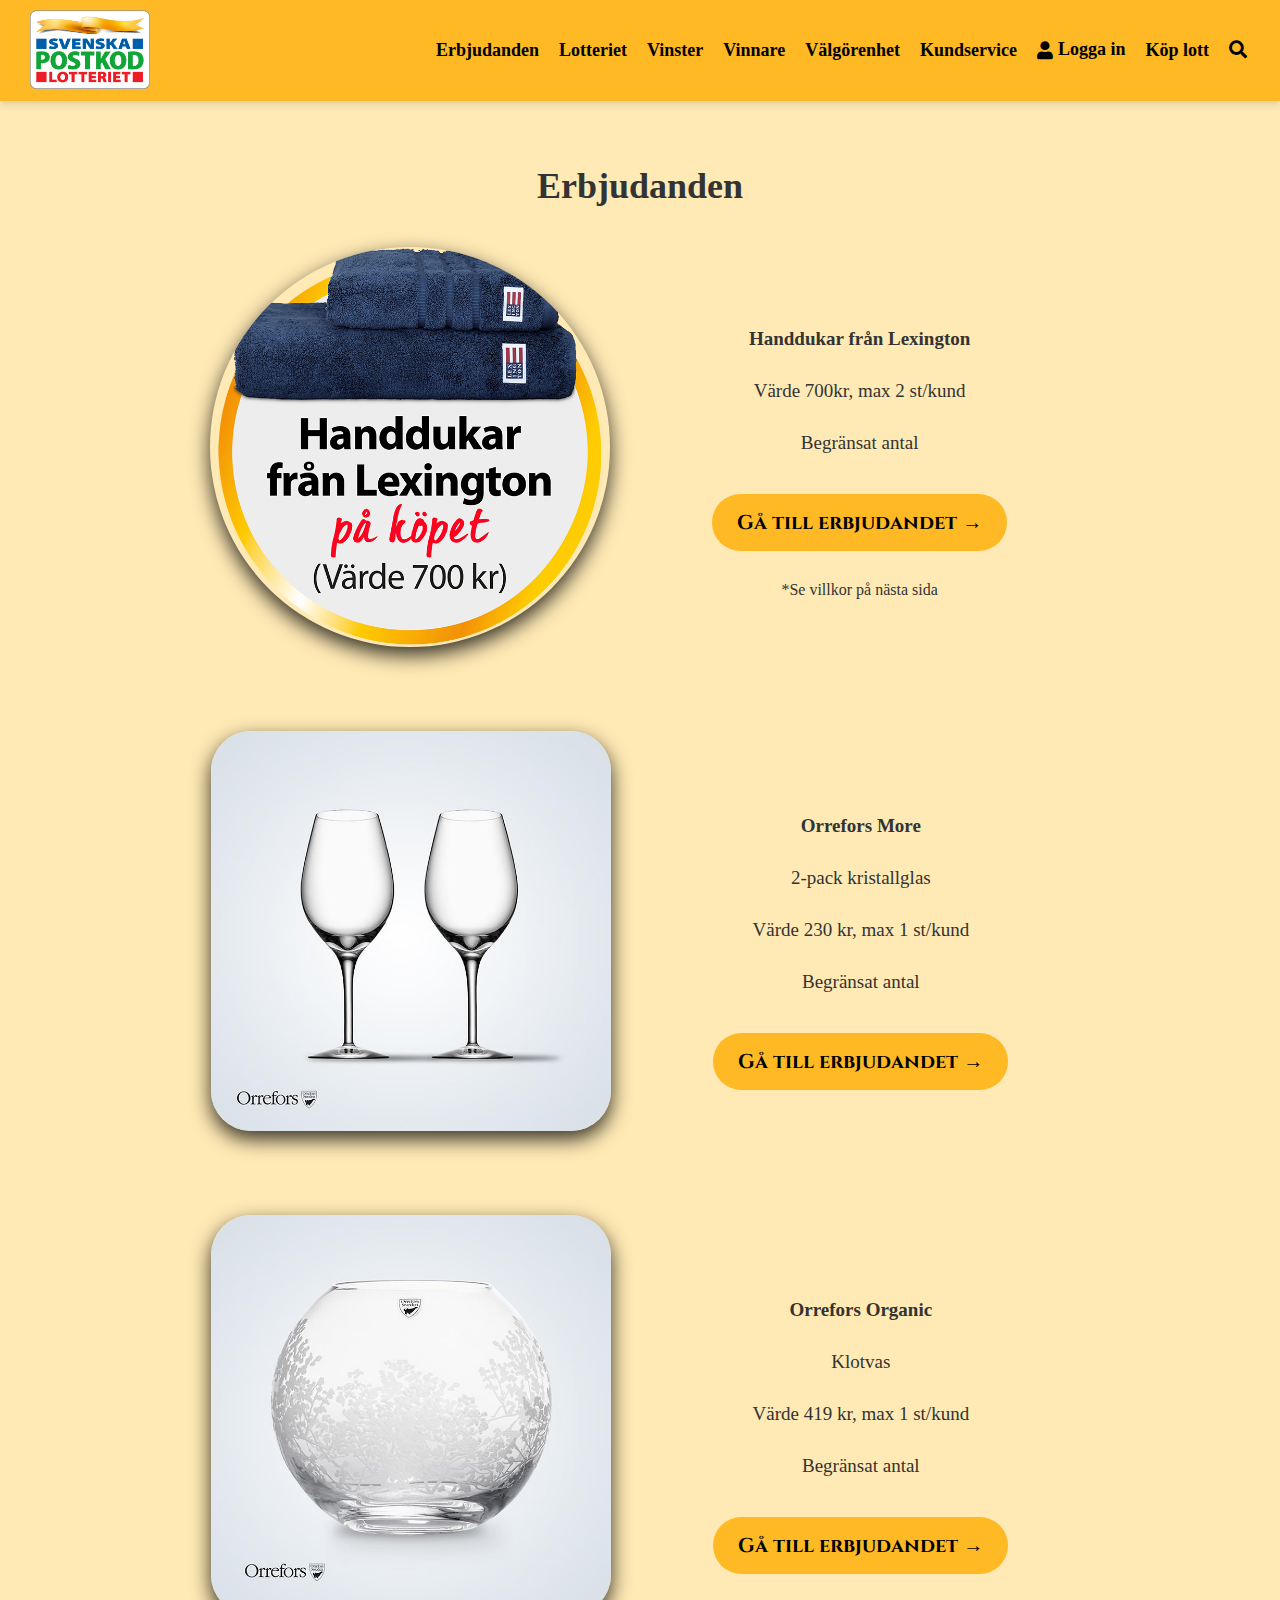
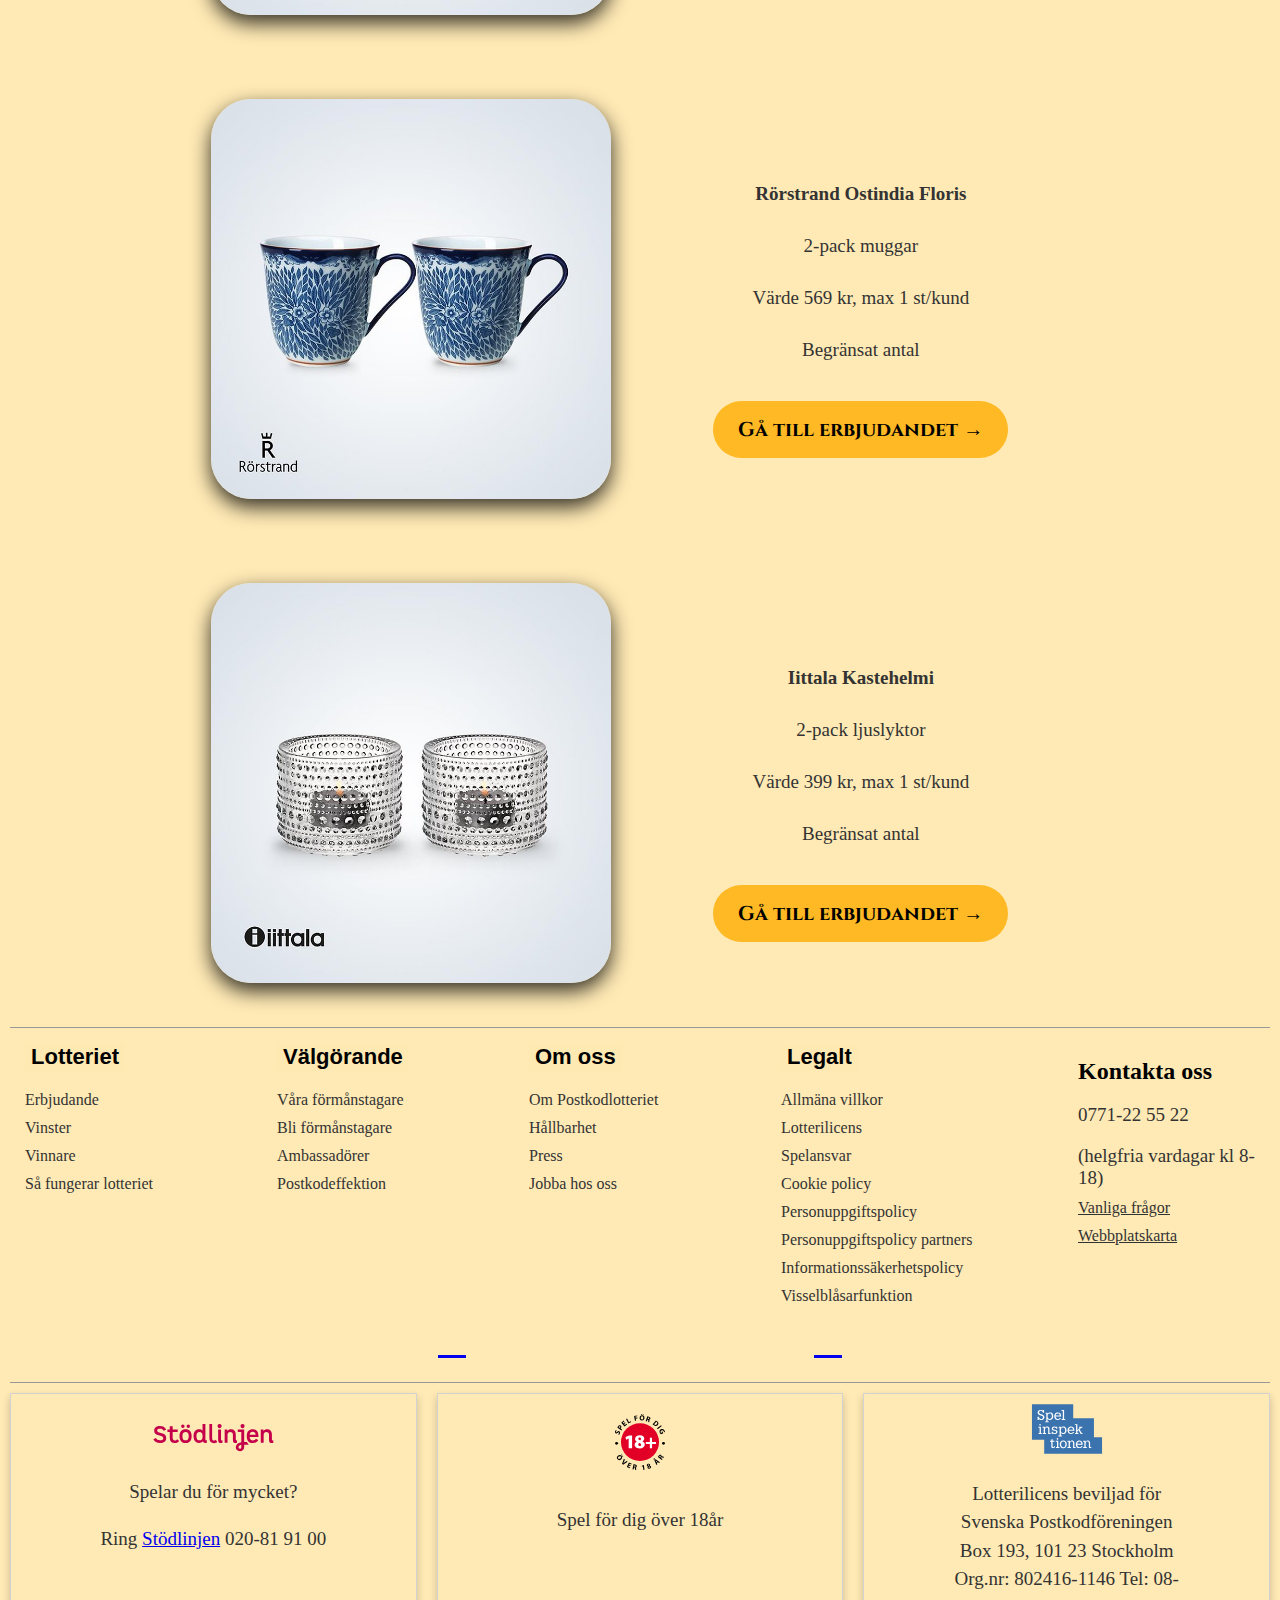
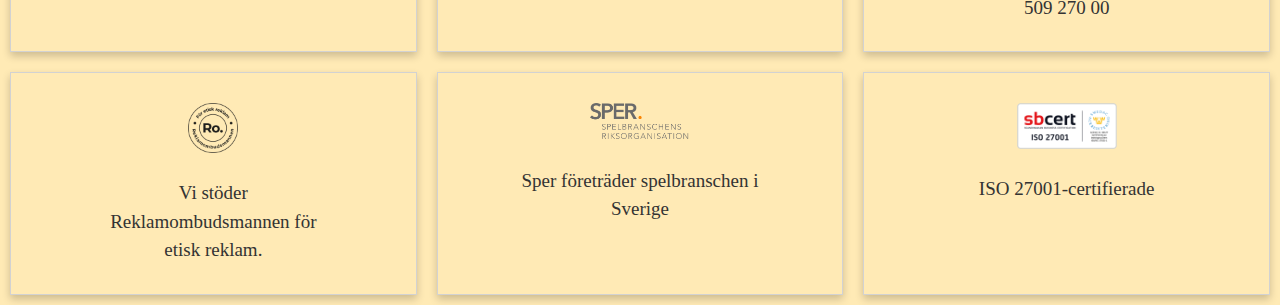
==== commit 3a73cd25: "fixed header" ====
--- a/Erbjudanden.html
+++ b/Erbjudanden.html
@@ -32,10 +32,15 @@
                     <li><a class="hov" href="#">Vinster</a></li>
                     <li><a class="hov" href="#">Vinnare</a></li>
                     <li><a class="hov" href="#">Välgörenhet</a></li>
-                    <li><a class="hov" href="#">TV</a></li>
                     <li><a class="hov" href="#">Kundservice</a></li>
-                    <li><i class="fas fa-user"></i><a href="#" class="login hov">Logga in</a></li>
-                    <li><a class="buy-ticket hov" href="#">Köp lott</a></li>
+                    <li>
+                        <a href="#" class="login hov">
+                          <i class="fas fa-user"></i> Logga in
+                        </a>
+                      </li>
+                      <li>
+                        <a href="#" class="buy-ticket hov">Köp lott</a>
+                      </li>
                     <li><a class="hov" href="#"><i class="fas fa-search"></i></a></li>
                 </ul>
             </nav>
--- a/styles.css
+++ b/styles.css
@@ -28,7 +28,7 @@
 }
 
 body {
-    background-color: #ffe9b3;
+    background-color: #ffeab5;
     margin: 0px;
 }
 header {
@@ -56,6 +56,22 @@
     transform: scale(1.1);
    
 }
+.login {
+    display: inline-flex;
+    align-items: center;
+    white-space: nowrap; /* Prevents "Logga in" from wrapping */
+  }
+  
+  .buy-ticket {
+    display: inline-flex;
+    align-items: center;
+    white-space: nowrap; /* Prevents "Köp lott" from wrapping */
+  }
+  
+  .login i {
+    margin-right: 5px; /* Space between the icon and "Logga in" */
+  }
+  
 .hov:hover{
     color: white;
 }
@@ -114,10 +130,11 @@
     display: flex;
     justify-content: flex-end;
     align-items: center;
+    padding: 23px;
 }
  .logo {
     position: absolute;
-    width: 110px;
+    width: 120px;
     box-shadow: none;
     padding-left: 30px;
     padding-top: 10px;
@@ -437,9 +454,6 @@
 margin: 0;
 }
 
-.logo {
-width: 120px;
-}
 .card {
     width: 100%; 
 }
@@ -718,13 +732,8 @@
         background-color: #feb924; 
         padding-bottom: 20px; 
     }
-.main-header
-{
-padding: 26px;
-}
-    .logo {
-        width: 80px; 
-        padding: 10px; 
+    .main-header {
+        padding: 26px;
     }
     .container {
         flex-direction: column; 
@@ -877,9 +886,7 @@
         flex-direction: column;
         padding: 26px 0; 
     }
-    .logo {
-        width: 80px; 
-    }
+    
     .hero img {
         width: 100%; 
         height: auto; 
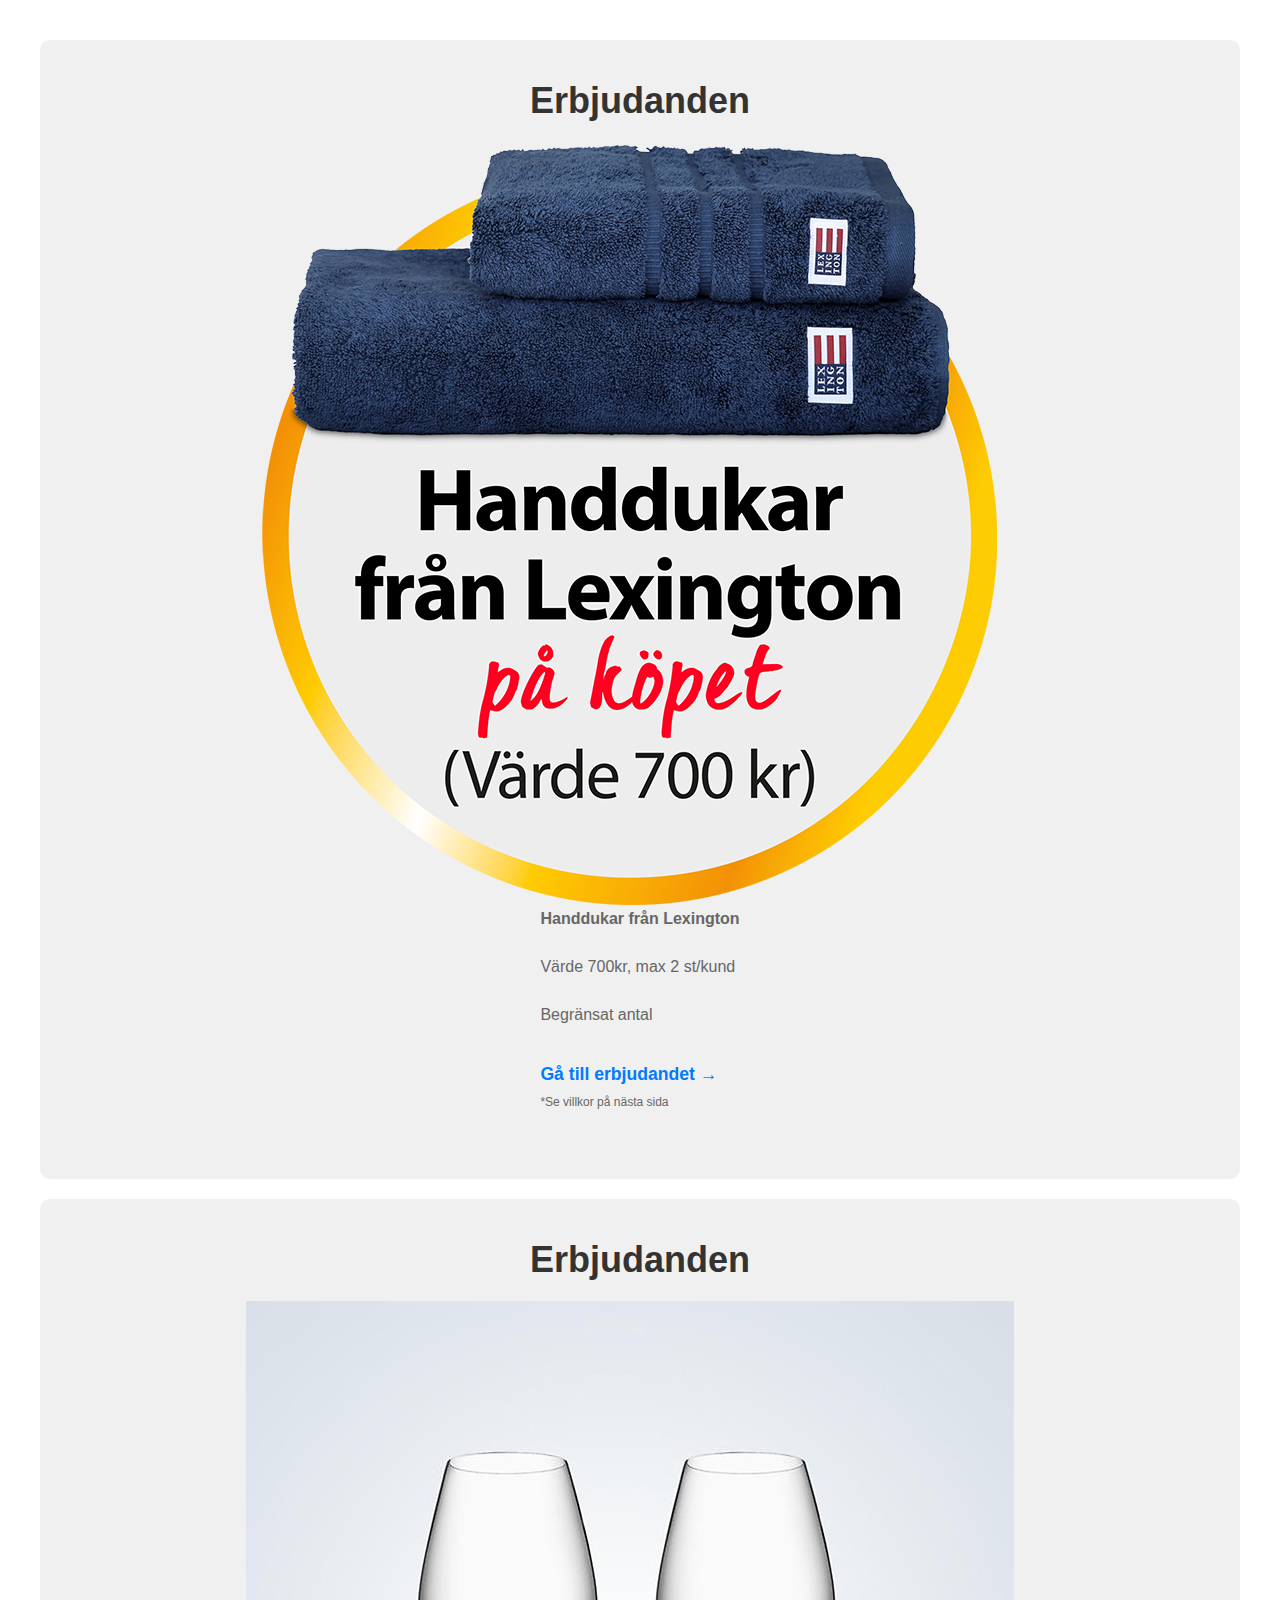
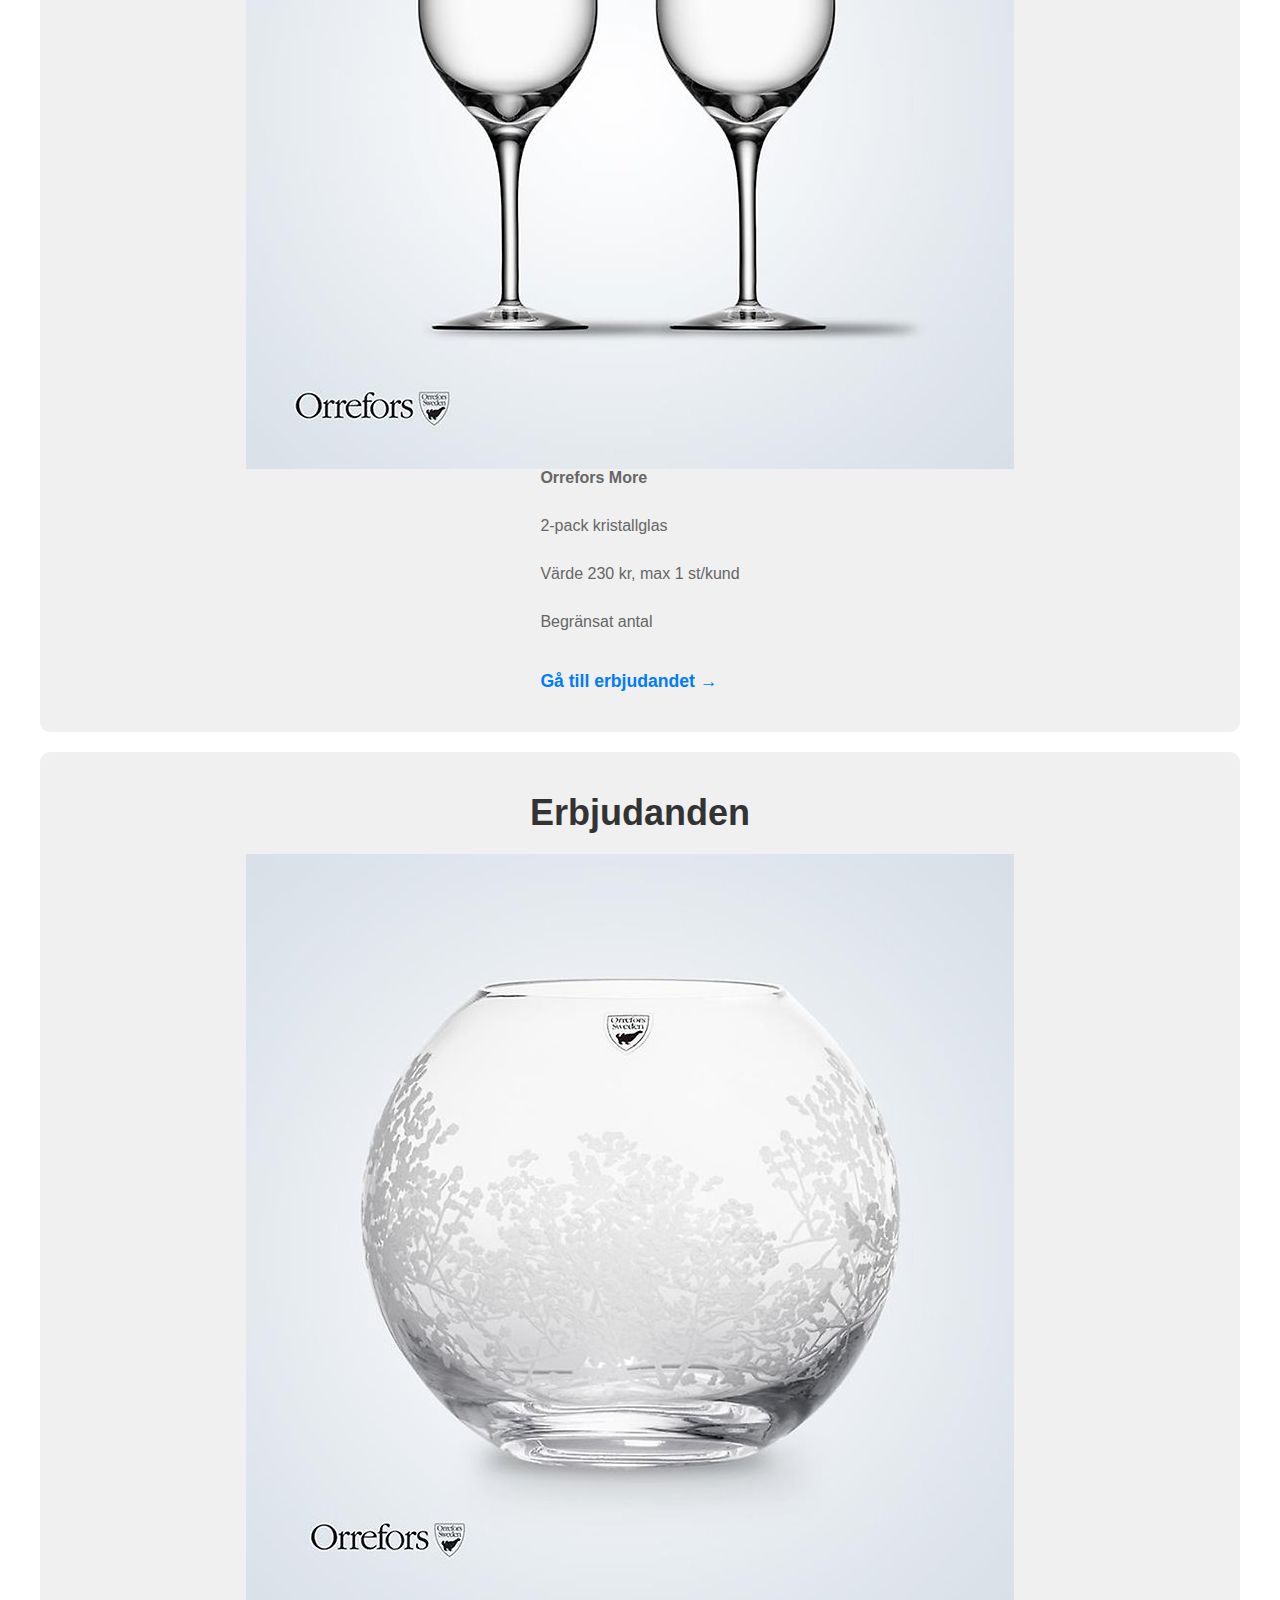
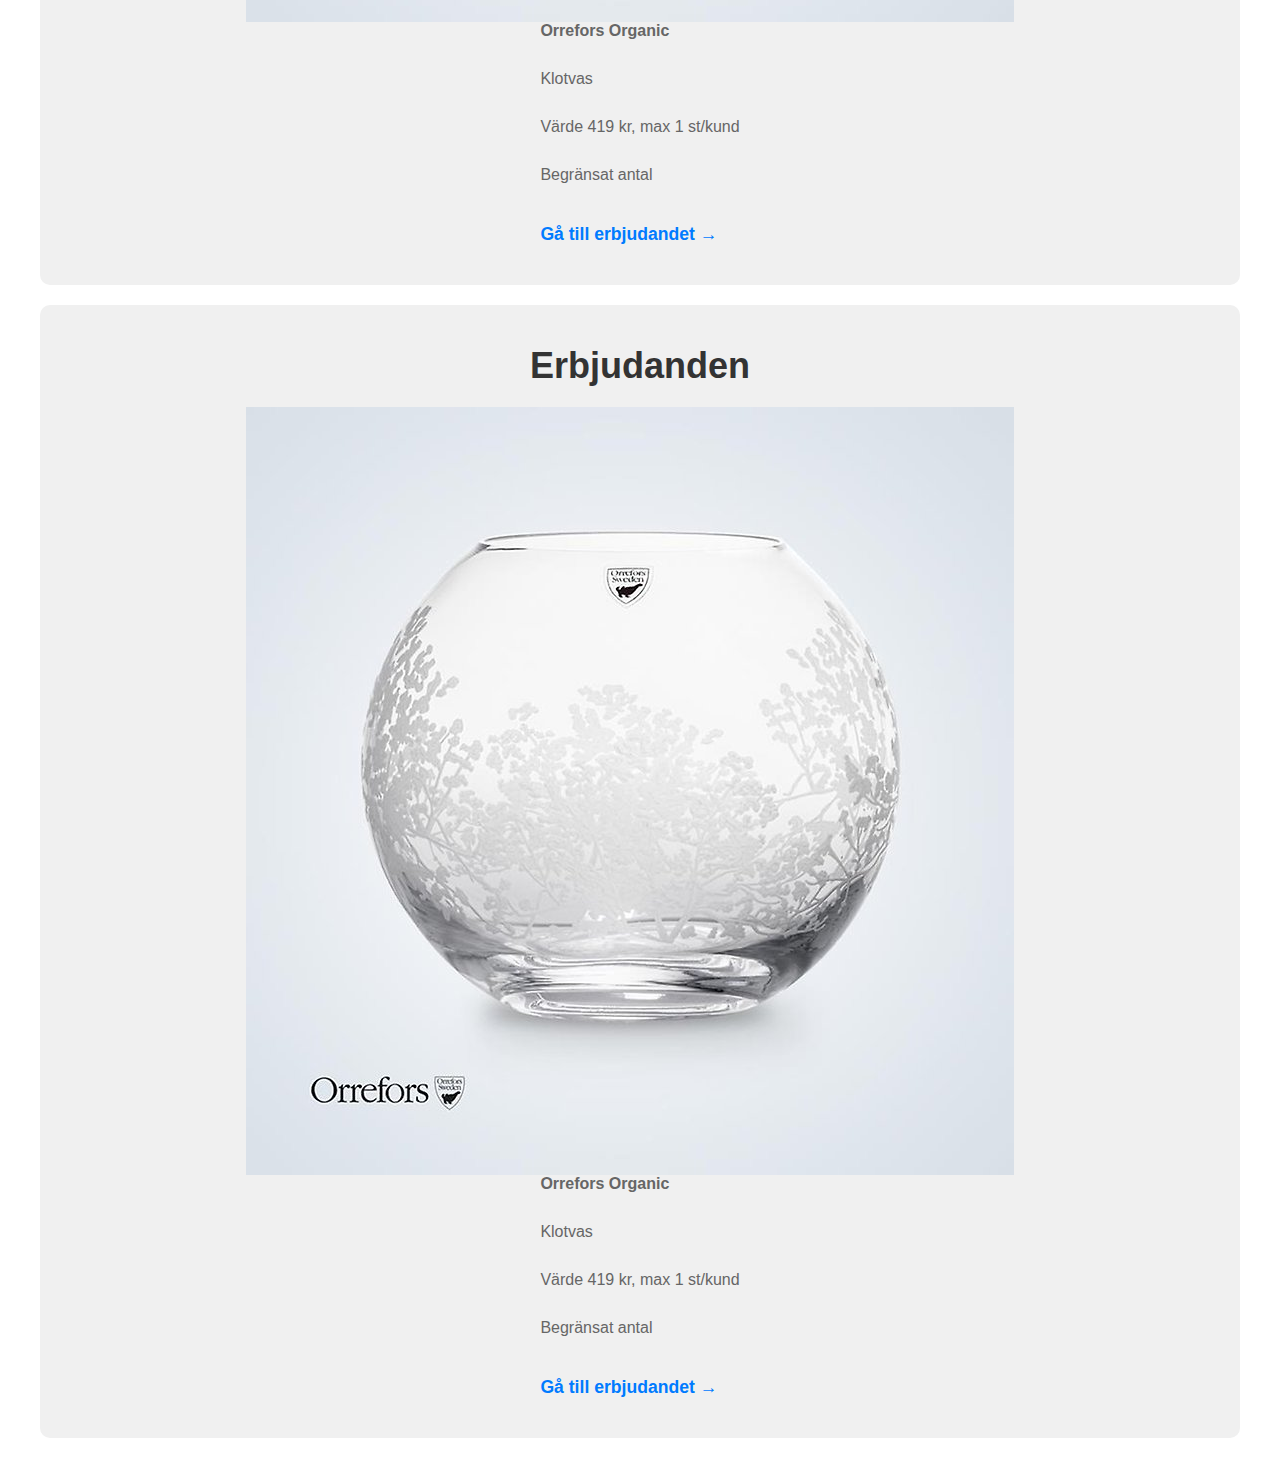
==== commit c7b59a3e: "revert" ====
--- a/Erbjudanden.html
+++ b/Erbjudanden.html
@@ -7,245 +7,71 @@
     <meta http-equiv="X-UA-Compatible" content="ie=edge">
     <title>Svenska Postkodlotteriet</title>
     <link rel="stylesheet" href="styles.css">
-    <link rel="stylesheet" href="https://cdnjs.cloudflare.com/ajax/libs/font-awesome/5.15.3/css/all.min.css">
-    <link rel="preconnect" href="https://fonts.googleapis.com">
-    <link rel="preconnect" href="https://fonts.gstatic.com" crossorigin>
-    <link href="https://fonts.googleapis.com/css2?family=Cinzel:wght@400..900&display=swap" rel="stylesheet">
-    <link rel="stylesheet" href="https://cdnjs.cloudflare.com/ajax/libs/font-awesome/6.6.0/css/all.min.css"
-    integrity="sha512-Kc323vGBEqzTmouAECnVceyQqyqdsSiqLQISBL29aUW4U/M7pSPA/gEUZQqv1cwx4OnYxTxve5UMg5GT6L4JJg=="
-    crossorigin="anonymous" referrerpolicy="no-referrer">
 </head>
 
 <body>
-    <header>
-        <div>
-            <a href="index.html"><img class="logo" src="images/logo.png" alt="Svenska Postkodlotteriet logo"></a>
-        </div>
-        <div class="main-header">
-            <div class="hamburger" id="hamburger">
-                <i class="fas fa-bars"></i>
-            </div>
-            <nav id="nav-menu">
-                <ul>
-                    <li><a class="hov" href="Erbjudanden.html">Erbjudanden</a></li>
-                    <li><a class="hov" href="Omlotteriet.html">Lotteriet</a></li>
-                    <li><a class="hov" href="#">Vinster</a></li>
-                    <li><a class="hov" href="#">Vinnare</a></li>
-                    <li><a class="hov" href="#">Välgörenhet</a></li>
-                    <li><a class="hov" href="#">Kundservice</a></li>
-                    <li>
-                        <a href="#" class="login hov">
-                          <i class="fas fa-user"></i> Logga in
-                        </a>
-                      </li>
-                      <li>
-                        <a href="#" class="buy-ticket hov">Köp lott</a>
-                      </li>
-                    <li><a class="hov" href="#"><i class="fas fa-search"></i></a></li>
-                </ul>
-            </nav>
-        </div>
-    </header>
     <main>
         <div class="offer-section">
-            <h1 class="erb">Erbjudanden</h1>
+            <h1>Erbjudanden</h1>
             <div class="offer-container">
                 <div class="offer-image">
-                    <img class="style" src="images/handdukar.jpg" alt="Handdukar från Lexington">
+                    <img src="images/handdukar.jpg" alt="Handdukar från Lexington">
                 </div>
                 <div class="offer-details">
                     <p><strong>Handdukar från Lexington</strong></p>
                     <p>Värde 700kr, max 2 st/kund</p>
                     <p>Begränsat antal</p>
-                    <button class="cta-button">Gå till erbjudandet &rarr;</button>
+                    <a href="#" class="offer-link">Gå till erbjudandet &rarr;</a>
                     <p class="small-text">*Se villkor på nästa sida</p>
                 </div>
             </div>
         </div>
-
         <div class="offer-section">
+            <h1>Erbjudanden</h1>
             <div class="offer-container">
                 <div class="offer-image">
-                    <img class="restyle" src="images/Orrefors-vinglas.jpg" alt="Orrefors vinglas">
+                    <img src="images/Orrefors vinglas.jpg" alt="Handdukar från Lexington">
                 </div>
                 <div class="offer-details">
                     <p><strong>Orrefors More</strong></p>
                     <p>2-pack kristallglas</p>
                     <p>Värde 230 kr, max 1 st/kund</p>
                     <p>Begränsat antal</p>
-                    <button class="cta-button">Gå till erbjudandet &rarr;</button>
+                    <a href="#" class="offer-link">Gå till erbjudandet &rarr;</a>
                 </div>
             </div>
         </div>
         <div class="offer-section">
+            <h1>Erbjudanden</h1>
             <div class="offer-container">
                 <div class="offer-image">
-                    <img class="restyle" src="images/Orrefors-Organic.jpg" alt="Orrefors Organic">
+                    <img src="images/Orrefors Organic.jpg" alt="Handdukar från Lexington">
                 </div>
                 <div class="offer-details">
                     <p><strong>Orrefors Organic</strong></p>
                     <p>Klotvas</p>
                     <p>Värde 419 kr, max 1 st/kund</p>
                     <p>Begränsat antal</p>
-                    <button class="cta-button">Gå till erbjudandet &rarr;</button>
+                    <a href="#" class="offer-link">Gå till erbjudandet &rarr;</a>
                 </div>
             </div>
         </div>
         <div class="offer-section">
+            <h1>Erbjudanden</h1>
             <div class="offer-container">
                 <div class="offer-image">
-                    <img class="restyle" src="images/Ostindia-Floris.jpg" alt="Ostindia Floris">
+                    <img src="images/Orrefors Organic.jpg" alt="Handdukar från Lexington">
                 </div>
                 <div class="offer-details">
-                    <p><strong>Rörstrand Ostindia Floris</strong></p>
-                    <p>2-pack muggar</p>
-                    <p>Värde 569 kr, max 1 st/kund</p>
+                    <p><strong>Orrefors Organic</strong></p>
+                    <p>Klotvas</p>
+                    <p>Värde 419 kr, max 1 st/kund</p>
                     <p>Begränsat antal</p>
-                    <button class="cta-button">Gå till erbjudandet &rarr;</button>
+                    <a href="#" class="offer-link">Gå till erbjudandet &rarr;</a>
                 </div>
             </div>
-        </div>
-        <div class="offer-section">
-            <div class="offer-container">
-                <div class="offer-image">
-                    <img class="restyle" src="images/Iittala-Kastehelmi.jpg" alt="Iittala Kastehelmi">
-                </div>
-                <div class="offer-details">
-                    <p><strong>Iittala Kastehelmi</strong></p>
-                    <p>2-pack ljuslyktor</p>
-                    <p>Värde 399 kr, max 1 st/kund</p>
-                    <p>Begränsat antal</p>
-                    <button class="cta-button">Gå till erbjudandet &rarr;</button>
-                </div>
-            </div>
-        </div>
+        </div> 
     </main>
-    <footer class="footer">
-        <div class="footer-section">
-            <section class="top-section">
-                <div class="dropdown-container">
-                    <div class="dropdown-btn">
-                        <button class="btn">Lotteriet</button>
-                        <i class="fa-solid fa-angle-down"></i>
-                    </div>
-                    <div class="dropdown-content">
-                        <a href="#">Erbjudande</a>
-                        <a href="#">Vinster</a>
-                        <a href="#">Vinnare</a>
-                        <a href="#">Så fungerar lotteriet</a>
-                    </div>
-                </div>
-                <div class="dropdown-container">
-                    <div class="dropdown-btn">
-                        <button class="btn">Välgörande</button>
-                        <i class="fa-solid fa-angle-down"></i>
-                    </div>
-                    <div class="dropdown-content">
-                        <a href="#">Våra förmånstagare</a>
-                        <a href="#">Bli förmånstagare</a>
-                        <a href="#">Ambassadörer</a>
-                        <a href="#">Postkodeffektion</a>
-                    </div>
-                </div>
-                <div class="dropdown-container">
-                    <div class="dropdown-btn">
-                        <button class="btn">Om oss</button>
-                        <i class="fa-solid fa-angle-down"></i>
-                    </div>
-                    <div class="dropdown-content">
-                        <a href="#">Om Postkodlotteriet</a>
-                        <a href="#">Hållbarhet</a>
-                        <a href="#">Press</a>
-                        <a href="#">Jobba hos oss</a>
-                    </div>
-                </div>
-                <div class="dropdown-container">
-                    <div class="dropdown-btn">
-                        <button class="btn">Legalt</button>
-                        <i class="fa-solid fa-angle-down"></i>
-                    </div>
-                    <div class="dropdown-content">
-                        <a href="#">Allmäna villkor</a>
-                        <a href="#">Lotterilicens</a>
-                        <a href="#">Spelansvar</a>
-                        <a href="#">Cookie policy</a>
-                        <a href="#">Personuppgiftspolicy</a>
-                        <a href="#">Personuppgiftspolicy partners</a>
-                        <a href="#">Informationssäkerhetspolicy</a>
-                        <a href="#">Visselblåsarfunktion</a>
-                    </div>
-                </div>
-                <div class="kontakt-lista">
-                    <div class="kontakt-info">
-                        <h2 class="kontakt-info-item">Kontakta oss</h2>
-                        <p>0771-22 55 22</p>
-                        <p class="kontakt-info-item">(helgfria vardagar kl 8-18)</p>
-                    </div>
-                    <div class="kontakt-links">
-                        <a class="kontakt-info-item" href="#">Vanliga frågor</a>
-                        <a class="kontakt-info-item" href="#">Webbplatskarta</a>
-                    </div>
-                </div>
-                <div class="icons-list">
-                    <a href="#"><i class="fa-brands fa-square-facebook"></i></a>
-                    <a href="#"><i class="fa-brands fa-instagram"></i></a>
-                    <a href="#"><i class="fa-brands fa-youtube"></i></a>
-                    <a href="#"><i class="fa-brands fa-x-twitter"></i></a>
-                </div>
-            </section>
-            <div class="bottom-section">
-                <div class="image-container">
-                    <img class="bottom-image-stödlinjen footerimg" src="images/stodlinjen-logotyp.svg" alt="">
-                    <div class="bottom-section-text">
-                        <p>Spelar du för mycket?</p>
-                        <p>Ring <a class="bottom-section-link" href="#">Stödlinjen</a> 020-81 91 00</p>
-                    </div>
-                </div>
-                <div class="image-container">
-                    <img class="bottom-image-spel footerimg" src="images/spel-for-dig-over-18-ar.svg" alt="">
-                    <div class="bottom-section-text">
-                        <p>Spel för dig över 18år</p>
-                    </div>
-                </div>
-                <div class="image-container">
-                    <img class="bottom-image footerimg" src="images/spelinspektionen.svg" alt="">
-                    <div class="bottom-section-text-spektion">
-                        <p>Lotterilicens beviljad för Svenska Postkodföreningen Box 193, 101 23 Stockholm Org.nr:
-                            802416-1146 Tel: 08-509 270 00</p>
-                    </div>
-                </div>
-                <div class="image-container">
-                    <img class="bottom-image-reklam footerimg" src="images/reklamombudsmannen-logo.png" alt="">
-                    <div class="bottom-section-text-reklam">
-                        <p>Vi stöder Reklamombudsmannen för etisk reklam.</p>
-                    </div>
-                </div>
-                <div class="image-container">
-                    <img class="bottom-image-sper footerimg" src="images/SPER-logo.png" alt="">
-                    <div class="bottom-section-text-reklam">
-                        <p>Sper företräder spelbranschen i Sverige</p>
-                    </div>
-                </div>
-                <div class="image-container">
-                    <img class="bottom-image-sper footerimg" src="images/sb-cert-iso-27001.png" alt="">
-                    <div class="bottom-section-text-reklam">
-                        <p>ISO 27001-certifierade</p>
-                    </div>
-                </div>
-            </div>
-        </div>
-    </footer>
-    <script>
-        document.addEventListener('DOMContentLoaded', function () {
-            const hamburger = document.querySelector('.hamburger');
-            const navMenu = document.querySelector('#nav-menu');
-
-            hamburger.addEventListener('click', function () {
-                navMenu.classList.toggle('show');
-            });
-        });
-    </script>
-
 </body>
 
 </html>--- a/styles.css
+++ b/styles.css
@@ -1,122 +1,53 @@
-footer {
-    box-sizing: border-box;
+* {
     margin: 0;
     padding: 0;
-}
-
-:root {
-    --white: #fff;
-    --black: #333;
-    --gray-10: #f2f2f2;
-    --gray-20: #ececec;
-    --gray-30: #d2d2d2;
-    --gray-50: #999;
-    --gray-70: #666;
-    --gray-90: #333;
-    --red-70: #e80023;
-    --red-80: #bb0020;
-    --red-90: #820014;
-    --blue-70: #0074c3;
-    --blue-90: #00498e;
-}
-
-:root {
-    --font-size: 16;
-    --font-scale: 1.25;
-    --font-from-width: 400;
-    --font-to-width: 750;
+    box-sizing: border-box;
+    font-family: Arial, sans-serif;
 }
 
 body {
-    background-color: #ffeab5;
-    margin: 0px;
-}
+    background-color: #f5f5f5;
+}
+
 header {
-    position: sticky;
-    top: 0;
-    width: 100%;
-    z-index: 1000;
-    background-color: #ffe9b3;
-    box-shadow: 0 4px 6px rgba(0, 0, 0, 0.1);
-}
-img {
-    box-shadow: 0px 8px 20px rgba(0, 0, 0, 0.8);
-}
-li {
+    background-color: #ff0000;
+    padding: 10px 0;
+    display: flex;
+    justify-content: space-between;
+    align-items: center;
+    padding-left: 20px;
+    padding-right: 20px;
+}
+
+header .logo img {
+    width: 150px;
+}
+
+nav ul {
+    list-style-type: none;
+    display: flex;
+    gap: 15px;
+    align-items: center;
+}
+
+nav ul li a {
+    text-decoration: none;
+    color: white;
+    font-weight: bold;
     font-size: 18px;
-    transition: transform 0.5s ease;
-    font-weight: bold;
-    padding: 0px 10px;
-     transition: background-color 0.7s ease;
-}
-li:hover {
-    background-color: #015ca9;
+}
+
+.user-options {
+    display: flex;
+    gap: 10px;
+}
+
+.user-options a {
     color: white;
-    border-radius: 20px;
-    transform: scale(1.1);
-   
-}
-.login {
-    display: inline-flex;
-    align-items: center;
-    white-space: nowrap; /* Prevents "Logga in" from wrapping */
-  }
-  
-  .buy-ticket {
-    display: inline-flex;
-    align-items: center;
-    white-space: nowrap; /* Prevents "Köp lott" from wrapping */
-  }
-  
-  .login i {
-    margin-right: 5px; /* Space between the icon and "Logga in" */
-  }
-  
-.hov:hover{
-    color: white;
-}
-.top-bar {
-    background-color: #f5f5f5;
-    display: flex;
-    align-items: center;
-    justify-content: flex-end;
-    padding: 10px 20px;
-    border-bottom: 5px solid #feb924;
-}
-.top-bar .icon {
-    font-size: 20px;
-    color: #1a73e8;
-    margin-right: 10px;
-}
-.top-bar .links {
-    display: flex;
-    gap: 20px;
-}
-.top-bar .links a {
-    text-decoration: none;
     font-size: 18px;
-    color: #1a73e8;
-}
-.top-bar .links a:hover {
-    text-decoration: underline;
-}
-.material-icons {
-    color: blue;
-    font-size: 24px;
-    border: 2px solid blue;
-    border-radius: 50%;
-    padding: 8px;
-    background-color: white;
-}
-.user-options {
-    display: flex;
-    gap: 10px;
-}
-.user-options a {
-    color: #007bff;
-    font-size: 14px;
-    text-decoration: none;
-}
+    text-decoration: none;
+}
+
 .buy-lottery {
     background-color: #00b100;
     padding: 10px 15px;
@@ -125,60 +56,41 @@
     font-weight: bold;
     font-size: 18px;
 }
-.main-header {
-    background-color:#feb924;
-    display: flex;
-    justify-content: flex-end;
-    align-items: center;
-    padding: 23px;
-}
- .logo {
-    position: absolute;
-    width: 120px;
-    box-shadow: none;
-    padding-left: 30px;
-    padding-top: 10px;
-}
-.main-header nav ul {
-    list-style-type: none;
-    display: flex;
-    align-items: center;
-}
-.main-header nav ul a {
-    text-decoration: none;
-    color: rgb(0, 0, 0);
-}
-.hero{
-    display: flex;
-    justify-content: center;
-    border-radius: 10px;
-}
-.text-content {
-    margin-top: 30px;
-}
-.presenters {
-    max-width: 1080px;
-    max-height: fit-content;
-    border-radius: 50px;
-}
+
+.hero {
+    background-image: url('presenters.png'); /* Update path */
+    background-size: cover; /* Ensures the image covers the entire hero section */
+    background-position: center; /* Center the background image */
+    background-repeat: no-repeat; /* Prevents image repetition */
+    height: 100vh; /* Full viewport height */
+    display: flex; /* Use flexbox for centering content */
+    justify-content: center; /* Center content horizontally */
+    align-items: center; /* Center content vertically */
+    text-align: center;
+    color: white; /* Ensures text remains visible on the image */
+    padding: 20px; /* Add padding to prevent text from sticking to the edges */
+}
+
 .cta-button {
-    background-color: #feb924;
-    color: black;
+    background-color: #00b100; /* Green background for the button */
+    color: white; /* White text */
     padding: 15px 25px;
-    margin: 0 0 20px 0;
-    border-radius: 30pc;
-    font-family: cinzel, serif;
+    border-radius: 5px;
     font-size: 20px;
     border: none;
     cursor: pointer;
-    font-weight: bold;
-    transition: background-color 0.7s ease;
-    margin-top: 10px;
-}
+    text-align: center;
+    display: inline-block;
+    font-weight: bold;
+    transition: background-color 0.3s ease; /* Smooth hover effect */
+}
+
 .cta-button:hover {
-    background-color: #015ca9;
-    color: white;
-}
+    background-color: #008f00; /* Darker green on hover */
+}
+
+
+
 .hero .content {
     display: flex;
     justify-content: center;
@@ -186,100 +98,288 @@
     gap: 50px;
     flex-wrap: wrap;
 }
+
+
+/* Anpassning för mindre enheter */
+@media (max-width: 768px) {
+    .hero {
+        background-position: top; /* Aligns the background image more toward the top on smaller screens */
+        padding: 10px; /* Reduce padding for smaller screens */
+    }
+    
+    .hero h1 {
+        font-size: 32px; /* Reduce font size on smaller screens */
+    }
+    
+    .cta-button {
+        font-size: 16px; /* Adjust button font size for smaller screens */
+        padding: 10px 20px; /* Adjust button padding */
+    }
+}
+
+
+@media (max-width: 480px) {
+    .cta-button {
+        width: 100%; /* På mobiler täcker knappen hela bredden */
+        font-size: 16px; /* Justera fontstorleken för mindre skärmar */
+        padding: 10px 15px; /* Minska padding för att passa på små skärmar */
+    }
+}
+
+
+
 .right-content img {
     max-width: 300px;
 }
+
+/* Extra Tweaks */
+.hero h1 {
+    margin-bottom: 20px;
+}
+
+* {
+    margin: 0;
+    padding: 0;
+    box-sizing: border-box;
+    font-family: Arial, sans-serif;
+}
+
+body {
+    background-color: #f5f5f5;
+}
+
 .plus-premium-section {
     text-align: center;
     padding: 40px 20px;
-}
+    background-color: white;
+}
+
 .plus-premium-section h2 {
     font-size: 28px;
     font-weight: bold;
     margin-bottom: 10px;
 }
+
 .plus-premium-section p {
-    color: #333;
-    margin-top: 20px; 
+    color: #777;
+    font-size: 16px;
     margin-bottom: 30px;
 }
+
 .cards-container {
     display: flex;
     justify-content: center;
     gap: 20px;
-    margin-top: 40px;
+    margin-bottom: 40px;
 }
 
 .card {
+    background-color: white;
+    border-radius: 10px;
+    box-shadow: 0 4px 6px rgba(0, 0, 0, 0.1);
+    padding: 20px;
     max-width: 400px;
     transition: transform 0.3s ease;
     text-align: center;
-    margin: 30px;
-}
+}
+
 .card img {
     width: 100%;
-    border-radius: 30pc;
-    margin-bottom: 20px;
-}
+    border-radius: 10px;
+    margin-bottom: 20px;
+}
+
 .card h3 {
     font-size: 20px;
     color: #333;
     font-weight: bold;
 }
+
 .card:hover {
     transform: scale(1.05);
 }
-.puff{
-    text-align: center;
-    border-radius: 30pc;
-    width: 500px;
-   
-}
-.contribution-content{
-    text-align: center;
-}
-.offer-section {
-    text-align: center;
-    padding: 40px;
-}
-.offer-section h2 {
-    font-size: 1.5em;
-    margin-bottom: 20px;
-    margin-top: 30px;
-}
-.offer-section p {
-    color: #333;
-    margin-bottom: 30px;
-    margin-left: 100px;
-    margin-right: 100px;
-}
-.offer-section a {
-    color: #007BFF;
-    text-decoration: none;
-    font-weight: bold;
-    font-size: 1.1em;
-}
-.offer-section a:hover {
-    text-decoration: underline;
+
+.cta-button {
+    background-color: #007bff;
+    color: white;
+    padding: 15px 30px;
+    border-radius: 5px;
+    font-size: 18px;
+    border: none;
+    cursor: pointer;
+    transition: background-color 0.3s ease;
+}
+
+.cta-button:hover {
+    background-color: #0056b3;
+}
+
+/* Responsive */
+@media (max-width: 768px) {
+    .cards-container {
+        flex-direction: column;
+        align-items: center;
+    }
+    
+    .card {
+        max-width: 90%;
+    }
 }
 .container {
     display: flex;
     justify-content: space-between;
     gap: 20px;
-    margin-bottom: 20px;
-}
+    margin-bottom: 40px;
+}
+
+.card {
+    border: 1px solid #ddd;
+    border-radius: 10px;
+    overflow: hidden;
+    width: 30%;
+    box-shadow: 0px 4px 6px rgba(0, 0, 0, 0.1);
+    text-align: center;
+}
+
+.card img {
+    width: 100%;
+    height: auto;
+}
+
 .content {
     padding: 20px;
 }
+
 .content h3 {
     font-size: 1.2em;
     margin-bottom: 10px;
 }
+
 .content p {
-    color: #333;
-    margin-bottom: 20px;
-}
-.promo-section {
+    color: #666;
+    margin-bottom: 20px;
+}
+
+.content a {
+    color: #007BFF;
+    text-decoration: none;
+    font-weight: bold;
+}
+
+.offer-section {
+    text-align: center;
+    background-color: #f9f9f9;
+    padding: 40px;
+    border-radius: 10px;
+}
+
+.offer-section h2 {
+    font-size: 1.5em;
+    margin-bottom: 20px;
+}
+
+.offer-section p {
+    color: #666;
+    margin-bottom: 30px;
+}
+
+.offer-section a {
+    color: #007BFF;
+    text-decoration: none;
+    font-weight: bold;
+    font-size: 1.1em;
+}
+
+.offer-section {
+    padding: 40px;
+    background-color: #f0f0f0;
+  }
+  
+  .offer-content {
+    display: flex;
+    justify-content: space-between;
+    align-items: center;
+    border: 1px solid #ddd;
+  }
+  
+  .text-content {
+    flex: 1;
+    max-width: 50%;
+  }
+  
+  .image-content {
+    flex: 1;
+    max-width: 50%;
+    text-align: right;
+  }
+  
+  .image-content img {
+    max-width: 100%;
+    height: auto;
+    border-radius: 10px;
+  }
+  
+  .contribution-section {
+    background-color: #ffffff;
+    padding: 40px;
+    border-radius: 10px;
+    display: flex;
+    justify-content: center;
+  }
+  
+  .contribution-content {
+    display: flex;
+    align-items: center;
+    max-width: 1200px;
+    width: 100%;
+    gap: 30px;
+  }
+  
+  .image-content {
+    flex: 1;
+    max-width: 50%;
+  }
+  
+  .image-content img {
+    width: 100%;
+    height: auto;
+    border-radius: 10px;
+  }
+  
+  .text-content {
+    flex: 1;
+    max-width: 50%;
+  }
+  
+  .text-content h2 {
+    font-size: 2em;
+    color: #333333;
+    margin-bottom: 10px;
+  }
+  
+  .text-content p {
+    font-size: 1.1em;
+    color: #666666;
+    line-height: 1.6;
+    margin-bottom: 20px;
+  }
+  
+  .text-content strong {
+    font-weight: bold;
+    color: #333333;
+  }
+  
+  .text-content a {
+    color: #007BFF;
+    font-weight: bold;
+    text-decoration: none;
+  }
+  
+  .text-content a:hover {
+    text-decoration: underline;
+  }
+  
+  .promo-section {
     display: flex;
     flex-direction: column;
     align-items: center;
@@ -287,703 +387,96 @@
     text-align: center;
     padding: 20px;
 }
+
 .promo-image img {
     width: 586px;
     height: 750px;
     display: block;
-    margin-top: 20px;
-    border-radius: 50px;
-    text-align: center;
-}
+    margin: 0 auto;
+}
+
 .promo-text {
     margin-top: 20px;
+    width: 586px; /* Matching the width of the image */
+    text-align: left; /* Align the text to the left */
     font-size: 14px;
     color: #333;
 }
+
 .promo-text p {
-    line-height: 1.3;
-    text-align: center;
-}
+    margin: 0;
+    line-height: 1.5;
+}
+
+* {
+    margin: 0;
+    padding: 0;
+    box-sizing: border-box;
+}
+
+body {
+    font-family: Arial, sans-serif;
+    background-color: #fff;
+    padding: 20px;
+}
+
+.offer-section {
+    text-align: center;
+    margin: 20px;
+}
+
+.offer-container {
+    display: flex;
+    justify-content: center;
+    align-items: center;
+    flex-wrap: wrap;
+    max-width: 800px;
+    margin: 0 auto;
+}
+
+.offer-image img {
+    max-width: 100%;
+    height: auto;
+    display: block;
+    margin-right: 20px;
+}
+
+.offer-details {
+    text-align: left;
+    max-width: 400px;
+}
+
+.highlight {
+    color: red;
+    font-weight: bold;
+    font-size: 24px;
+}
+
+.offer-link {
+    display: inline-block;
+    margin-top: 10px;
+    color: #007bff;
+    text-decoration: none;
+    font-weight: bold;
+}
+
+.offer-link:hover {
+    text-decoration: underline;
+}
+
 .small-text {
-    font-size: 16px;
-    color: #333;
+    font-size: 12px;
+    color: #666;
     margin-top: 10px;
 }
+
 h1 {
     font-size: 36px;
     color: #333;
     margin-bottom: 20px;
 }
-.pi {
-    font-size: 19px;
+
+p {
+    font-size: 16px;
     color: #333;
-    margin-left: 100px;
-    margin-right: 100px;
-}
-p {
-    font-size: 19px;
-    color: #333;
-}
-.restyle {
-    border-radius: 10%;
-    width: 400px;
-}
-.style {
-    border-radius: 50%;
-    width: 400px;
-}
-.offer-details {
-    margin-top: 40px;
-}
-.offer-container {
-    display: flex;
-    justify-content:space-around;
-    align-items: center;
-    margin: 0px 150px;
-}
-.erb {
-    margin-bottom: 40px;
-}
-
-.hamburger {
-    display: none;
-    font-size: 24px;
-    cursor: pointer;
-}
-
-#nav-menu {
-    display: flex;
-}
-header {
-    position: sticky;
-    top: 0;
-    width: 100%;
-    z-index: 1000;
-    background-color: white;
-    box-shadow: 0 4px 6px rgba(0, 0, 0, 0.1);
-}
-.hamburger {
-    display: none;
-    font-size: 24px;
-    cursor: pointer;
-    position: absolute;
-    right: 20px;
-    top: 15px;
-}
-
-#nav-menu {
-    display: flex;
-}
-.card {
-    max-width: 400px;
-    text-align: center;
-    transition: transform 0.3s ease;
-    margin: 20px;
-    flex: 1;
-}
-.card img {
-    width: 100%;
-    border-radius: 20px;
-    margin-bottom: 20px;
-}
-.card h3 {
-    font-size: 20px;
-    color: #333;
-    font-weight: bold;
-}
-.card p {
-    color: #333;
-    margin-bottom: 20px;
-}
-.plus-premium-section {
-    text-align: center;
-    padding: 40px 20px;
-}
-
-.cards-container {
-    display: flex;
-    justify-content: center; 
-    gap: 20px;
-    margin-top: 40px;
-}
-
-.card {
-    max-width: 400px;
-    text-align: center;
-    transition: transform 0.3s ease;
-    margin: 30px;
-    flex: 1;
-}
-.card img {
-    width: 100%; 
-    border-radius: 20px; 
-}
-.card {
-    width: 100%; 
-}
-.card img {
-    width: 100%;
-    border-radius: 10px; 
-}
-.hero {
-display: flex;
-justify-content: center;
-align-items: center;
-padding: 0; 
-margin: 0; 
-width: 100%; 
-}
-.hero img {
-width: 100%; 
-height: auto; 
-object-fit: cover; 
-max-width: 100%; 
-display: block; 
-}
-.hero img {
-    width: 100%; 
-    height: auto; 
-}
-
-header {
-position: sticky;
-top: 0;
-width: 100%;
-z-index: 1000;
-box-shadow: 0 4px 6px rgba(0, 0, 0, 0.1);
-margin: 0;
-}
-
-.card {
-    width: 100%; 
-}
-.card img {
-    width: 100%; 
-    border-radius: 5px; 
-}
-.i.fas {
-margin-top: 15px;
-}
-
-.promo-image img {
-width: 100%; 
-max-width: 100%; 
-height: auto; 
-display: block; 
-border-radius: 20px; 
-margin: 0 auto; 
-}
-.promo-image img {
-    width: 100%; 
-    max-width: 100%;
-    height: auto;
-    border-radius: 10px; 
-    margin: 0 auto; 
-}
-
-.puff img {
-width: 100%; 
-max-width: 100%; 
-height: auto; 
-display: block; 
-border-radius: 20px; 
-margin: 0 auto; 
-}
-.puff img {
-    width: 100%; 
-    max-width: 100%;
-    height: auto;
-    border-radius: 10px; 
-    margin: 0 auto; 
-}
-  
-  #nav-menu.show a {
-    font-size: 12px; 
-    padding: 8px 3px; 
-}
-.main-header nav ul li {
-    flex: 1; 
-}
-.offer-container {
-display: flex;
-justify-content: space-around;
-align-items: center;
-margin: 0px 150px;
-}
-
-
-.top-section {
-    display: grid;
-    margin: 0 10px;
-    border-bottom: 1px solid var(--gray-50);
-    border-top: 1px solid var(--gray-50);
-}
-
-.dropdown-container {
-    /* background-color: lightgreen; */
-    margin: 10px 50px;
-}
-
-.dropdown-btn {
-    /* background-color: lightcyan; */
-    position: relative;
-}
-
-.btn {
-    border: none;
-    background-color: #ffe9b3;
-    margin-left: 10px;
-    font-size: 22px;
-    font-weight: bold;
-    margin: 10px;
-}
-
-.dropdown-btn i {
-    /* background-color: #00498e; */
-    position: absolute;
-    top: 25%;
-    right: 20px;
-    font-size: 20px;
-}
-
-.dropdown-content {
-    display: none;
-}
-
-.dropdown-container:hover .dropdown-content{
-    display: block;
-}
-
-.dropdown-content a {
-    text-decoration: none;
-    margin: 5px 10px;
-    display: block;
-    border-radius: 5px;
-    /* margin-top: 10px; */
-    color: var(--black);
-    font-size: 16px;
-    /* background-color: #ffffff; */
-    padding: 12px;
-}
-
-.dropdown-content a:hover {
-    cursor: pointer;
-    text-decoration: underline;
-}
-
-.kontakt-lista {
-    margin-left: 50px;
-    padding: 10px;
-}
-
-.kontakt-info-item {
-    margin-bottom: 10px;
-}
-
-.kontakt-links a {
-    display: block;
-    color: var(--black);
-}
-
-.icons-list {
-    margin: 0 50px 50px;
-    display: flex;
-    justify-content: space-between;
-}
-
-.icons-list {
-    font-size: 36px;
-}
-
-/* bottom section style */
-.bottom-section {
-    display: grid;
-    margin-top: 50px;
-}
-
-.image-container {
-    /* background-color: lightgreen; */
-    margin: 10px 20px;
-    text-align: center;
-    line-height: 1.5;
-    border-bottom: 1px solid var(--gray-30);
-}
-
-.bottom-image-spel {
-    margin-top: 10px;
-    margin-bottom: 10px;
-    width: 50px;
-}
-
-.bottom-section-text-spektion {
-    margin: 0 80px;
-}
-
-.bottom-image-reklam {
-    width: 50px;
-}
-
-.bottom-section-text-reklam {
-    margin: 0 80px;
-}
-
-.bottom-image-sper {
-    width: 100px;
-}
-
-.footerimg {
-    box-shadow: none;
-}
-/* för Ipad */
-@media (min-width: 769px) {
-    .top-section {
-        display: grid;
-        grid-template-columns: repeat(5, 1fr);
-    }
-
-    .dropdown-container {
-        margin: 5px;
-    }
-
-    .dropdown-content {
-        display: block;
-    }
-
-    .dropdown-content a {
-        margin: 10px 10px;
-        padding: 0;
-    }
-
-    .icons-list {
-        grid-column: 1 / span 5;
-    }
-
-    .icons-list {
-        margin: 0 80px 20px;
-    }
-
-    .dropdown-btn i {
-        /* background-color: #00498e;
-        position: absolute;
-        top: 25%;
-        right: 20px;
-        font-size: 20px; */
-        display: none;
-    }
-
-    /* bottom section  */
-    .image-container {
-        /* background-color: lightgreen; */
-        margin: 10px;
-        padding: 10px 0;
-        text-align: center;
-        border: 1px solid var(--gray-30);
-        box-shadow: 0 4px 8px 0 rgba(0, 0, 0, 0.2);
-    }
-
-    .bottom-section {
-        display: grid;
-        grid-template-columns: repeat(2, 1fr);
-        margin:0;
-    }
-
-    .bottom-image-stödlinjen {
-        margin-top: 20px;
-    }
-
-    .bottom-image-reklam {
-        margin-top: 20px;
-    }
-    
-}
-
-/* för dator */
-@media (min-width: 1024px) {
-    .bottom-section {
-        display: grid;
-        grid-template-columns: repeat(3, 1fr);
-        margin:0;
-    }
-
-    .dropdown-btn i {
-        /* background-color: #00498e;
-        position: absolute;
-        top: 25%;
-        right: 20px;
-        font-size: 20px; */
-        display: none;
-    }
-
-    .bottom-image-sper {
-        margin-top: 20px;
-    }
-
-}
-
-
-@media (max-width: 1024px) {
-    
-.hero img {
-        width: 100%; 
-        height: auto; 
-    }
-    
-    header {
-        background-color: #feb924; 
-        padding-bottom: 20px; 
-    }
-    .main-header {
-        padding: 26px;
-    }
-    .container {
-        flex-direction: column; 
-    }
-    .container {
-        display: flex;
-        justify-content: center;
-        align-items: center;
-        gap: 20px;
-        margin-bottom: 20px;
-    }
-    .card {
-        width: 90%; 
-        margin-bottom: 20px;
-    }
-    .card img {
-        width: 100%; 
-        max-width: 100%; 
-    }
-    .promo-image img {
-        width: 90%; 
-        max-width: 90%; 
-        height: auto; 
-        margin: 0 auto; 
-    }
-    .puff img {
-        width: 90%; 
-        max-width: 90%; 
-        height: auto; 
-        margin: 0 auto; 
-    }
-
-    #nav-menu.show {
-        display: flex;
-    }
-    .main-header nav ul {
-        flex-direction: column;
-        width: 100%;
-        text-align: center;
-    }
-    .main-header nav ul li {
-        width: 100%;
-        padding: 15px 0;
-    }
- 
-     .hamburger {
-        display: block;
-        margin-top: 10px;
-        margin-right: 20px;
-    }
-    #nav-menu {
-        display: none;
-        flex-direction: row; 
-        background-color: #feb924;
-        position: absolute;
-        top: 70px; 
-        left: 0;
-        width: 100%;
-        box-shadow: 0px 12px 15px rgba(0, 0, 0, 0.8);
-    }
-    #nav-menu.show {
-        display: flex;
-        flex-direction: row; 
-        justify-content: space-between; 
-        flex-wrap: wrap; 
-    }
-    .main-header nav ul {
-        flex-direction: row; 
-        width: 100%;
-        justify-content: space-between; 
-        padding: 0;
-        margin: 0;
-    }
-    .main-header nav ul li {
-        width: auto; 
-        text-align: center;
-        padding: 0;
-        margin: 0;
-        flex: 1; 
-    }
-    #nav-menu.show a {
-        display: inline-block;
-        margin: 0; 
-        padding: 10px 5px; 
-        font-size: 12px; 
-    }
-    .logo {
-        position: absolute;
-        width: 80px;
-        padding-left: 30px;
-        padding-top: 10px;
-    }
-    .offer-container {
-        flex-direction: column; 
-        margin: 0 20px; 
-    }
-    .offer-image img {
-        width: 40%; 
-        margin-bottom: 20px; 
-    }
-    .offer-details {
-        text-align: center; 
-        margin-top: 20px;
-    }
-}
-
-@media (max-width: 768px) {
-    .offer-container {
-        flex-direction: column; 
-        margin: 0 10px; 
-    
-    }
-    .offer-image img {
-        width: 40%; 
-        margin-bottom: 20px;
-    }
-    .offer-details {
-        text-align: center; 
-        margin-top: 20px;
-    }
-    .puff img {
-        width: 80%; 
-        max-width: 80%; 
-        height: auto; 
-        margin: 0 auto; 
-    }
-    .promo-image img {
-        width: 80%; 
-        max-width: 80%; 
-        height: auto; 
-        margin: 0 auto; 
-    }
-    .container {
-        flex-direction: column; 
-        align-items: center;
-    }
-    .card {
-        width: 90%; 
-        margin-bottom: 20px;
-        margin: 10px 0;
-    }
-    .card img {
-        width: 100%; 
-        border-radius: 10pc; 
-    }
-    header {
-        padding-bottom: 20px;
-    }
-    .main-header {
-        flex-direction: column;
-        padding: 26px 0; 
-    }
-    
-    .hero img {
-        width: 100%; 
-        height: auto; 
-    }
-    .cards-container {
-        flex-direction: column; 
-        align-items: center; 
-    }
-
-.card img {
-        width: 100%; 
-        max-width: 100%; 
-    }
-    .hamburger {
-        display: block;
-        margin-top: 10px;
-        margin-right: 20px;
-    }
-    #nav-menu {
-        display: none;
-        flex-direction: column;
-        background-color: #feb924;
-        position: absolute;
-        top: 70px; 
-        left: 0;
-        width: 100%;
-        box-shadow: 0px 12px 15px rgba(0, 0, 0, 0.8);
-    }
-    #nav-menu.show {
-        display: flex;
-    }
-    
-    .main-header nav ul {
-        flex-direction: column;
-        width: 100%;
-    }
-    .main-header nav ul li {
-        width: 100%;
-        text-align: center;
-    }
-    .logo {
-        position: absolute;
-        width: 80px;
-        padding-left: 30px;
-        padding-top: 10px;
-    }
-    .card img {
-        width: 100%; 
-        max-width: 100%; 
-    }
-    .card h3 {
-        font-size: 18px;
-    }
-    .card p {
-        font-size: 16px;
-    }
-}
-@media (max-width: 480px) {
-    .container {
-        padding: 10px;
-    }
-    .puff {
-        width: 250px;
-    }
-    .offer-section{
-        padding: 0px;
-    }
-    .card {
-        width: 100%;
-    }
-    .text-content p {
-        margin: 5px;
-    }
-    .promo-text p {
-        margin: 5px;
-    }
-    .card img {
-        border-radius: 10px; 
-    }
-    .card h3 {
-        font-size: 16px;
-    }
-    .plus-premium-section p {
-        margin: 5px;
-    }
-    .card p {
-        font-size: 14px;
-        margin: 5px;
-    }
-    .cta-button{
-        padding: 10px;
-        font-size: 15px;
-    }
-    .content{
-        padding: 5px;
-    }
-    .presenters{
-    border-radius: 10px;
-    }
-}+}
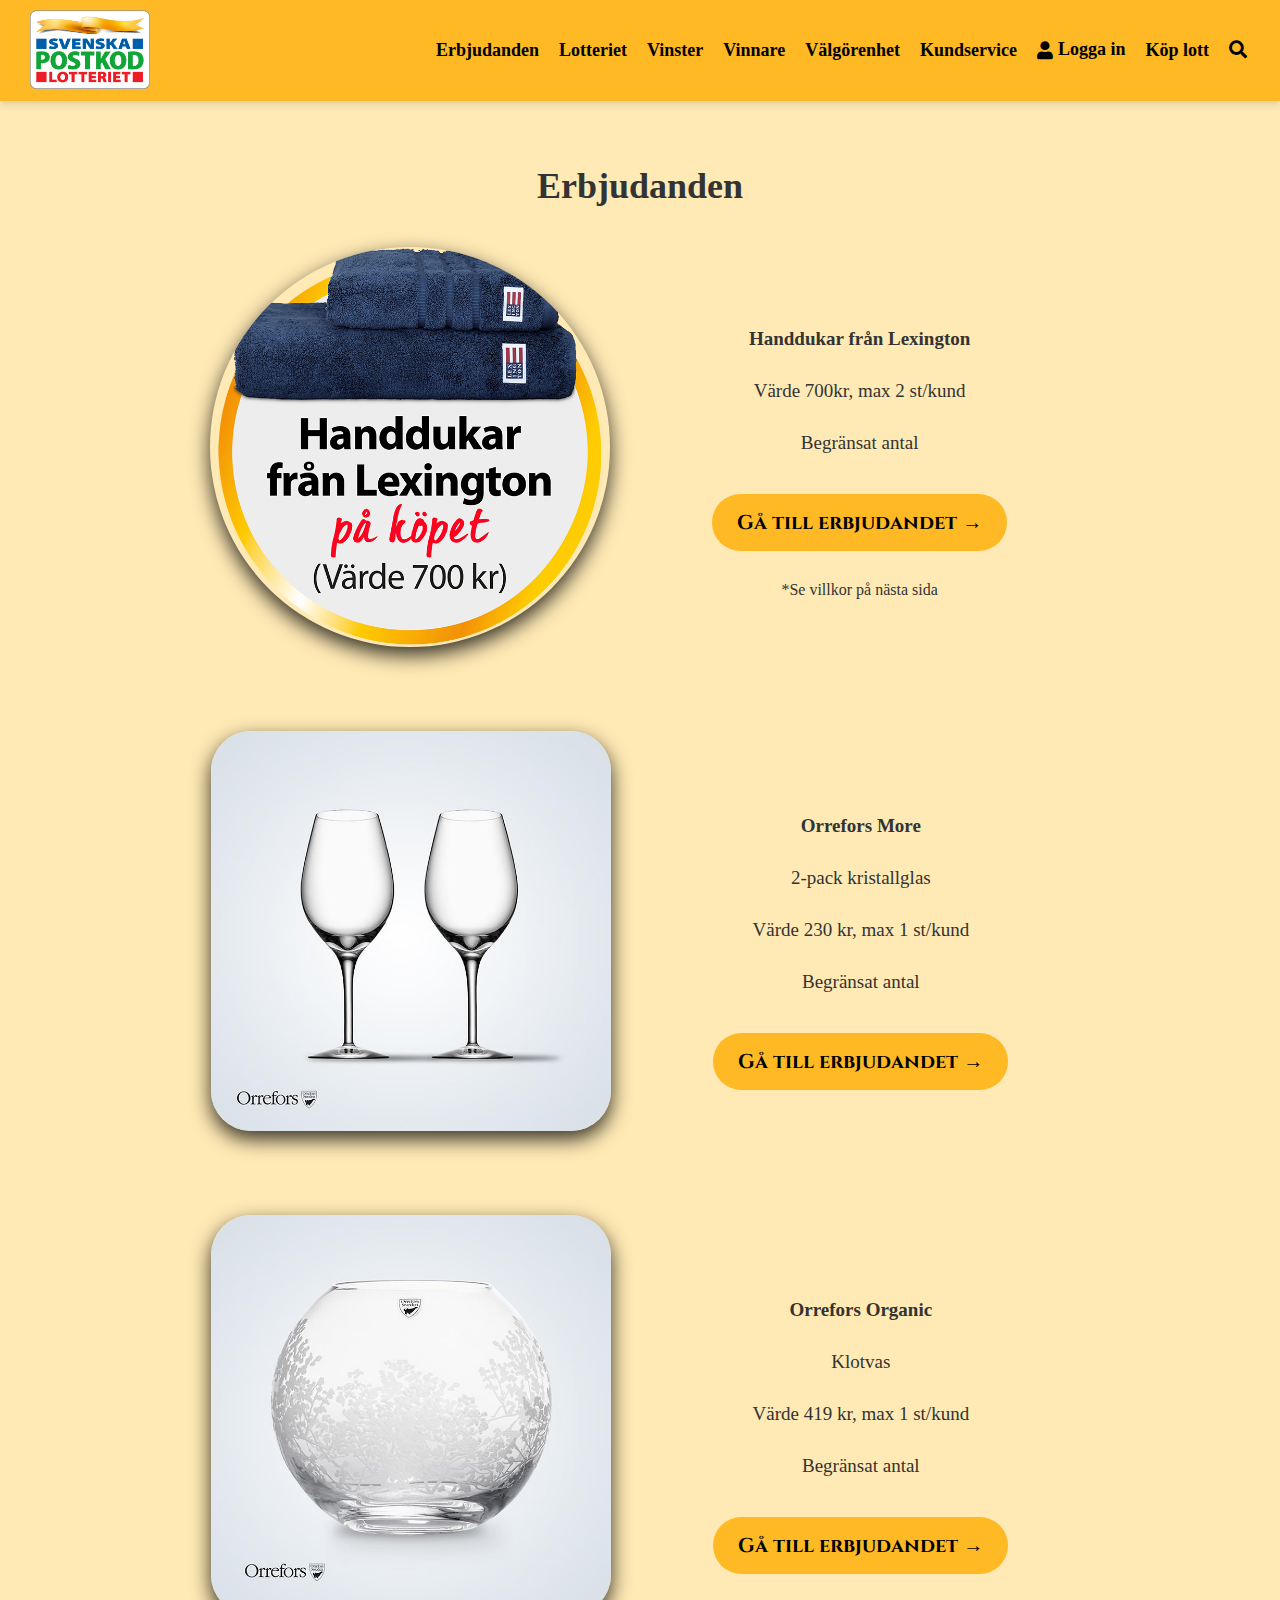
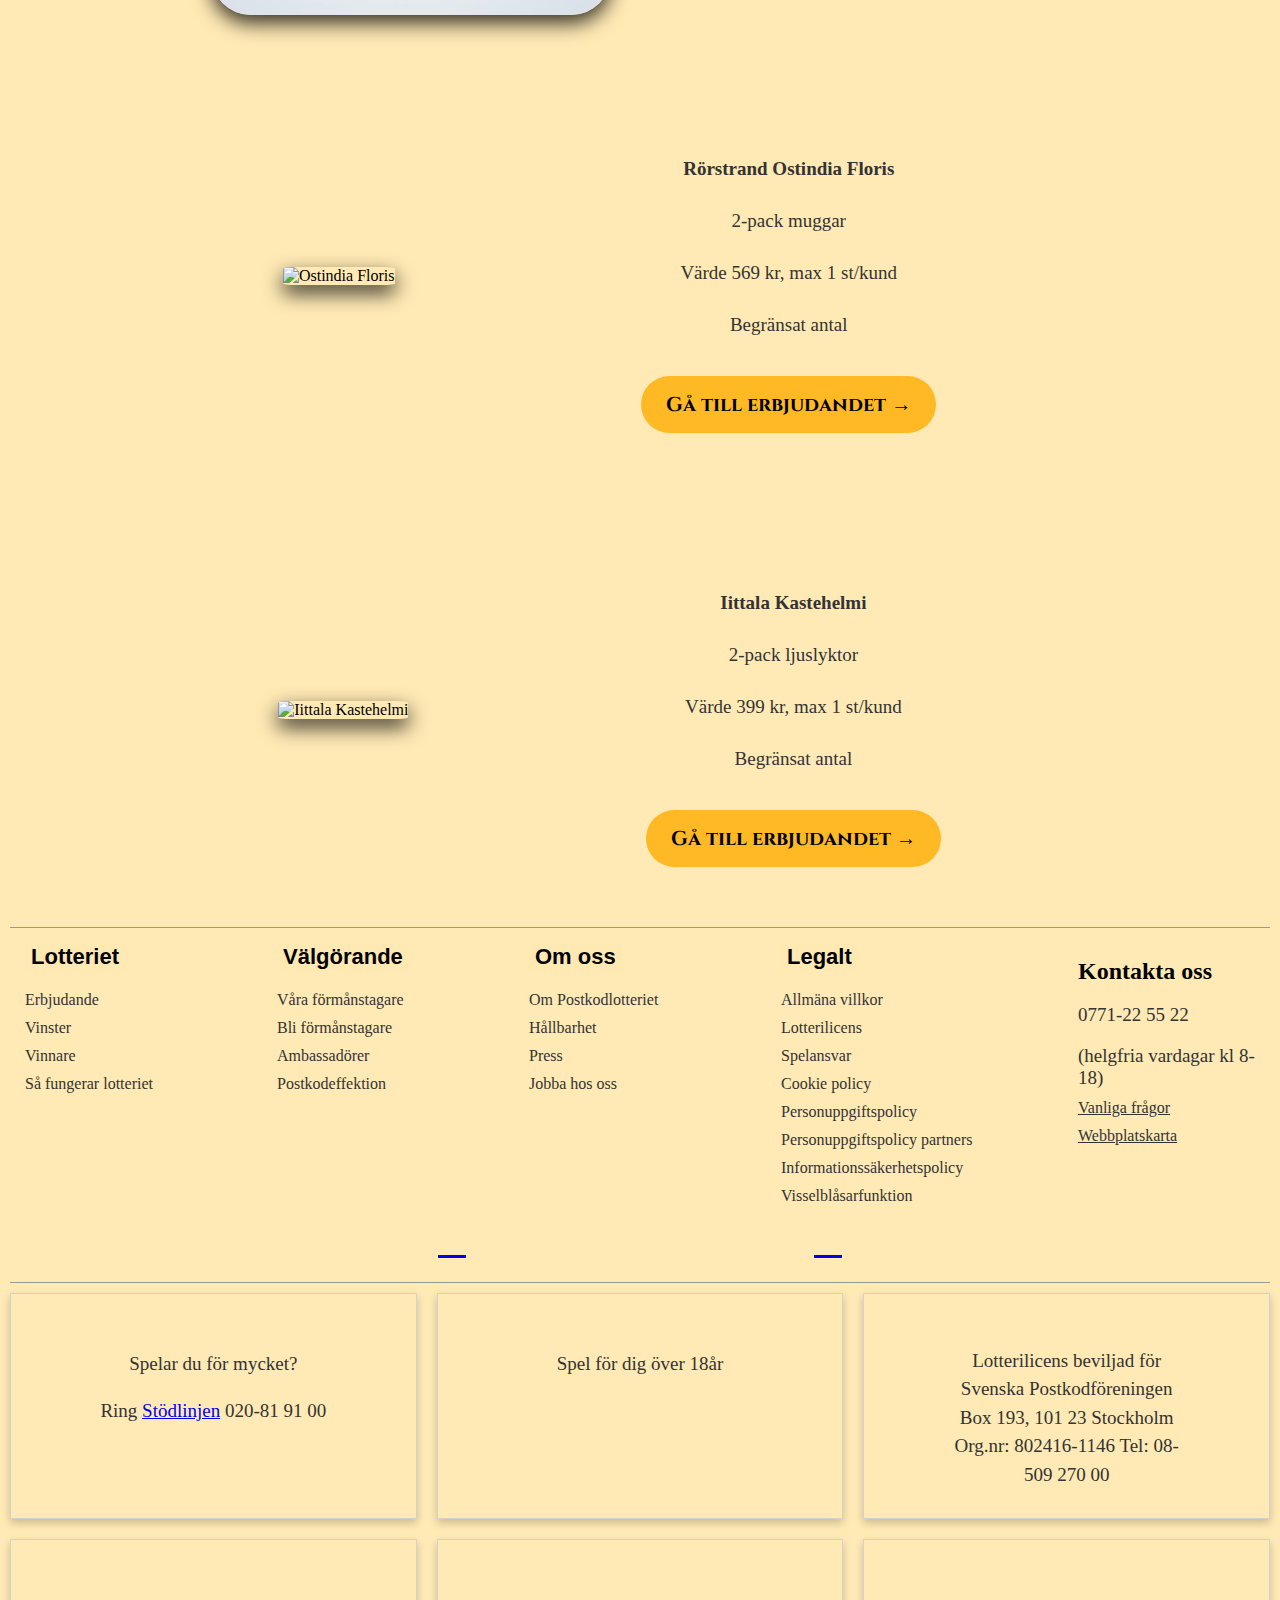
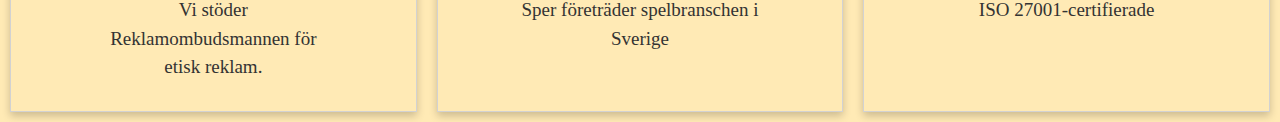
==== commit 7093efb9: "fix merge" ====
--- a/Erbjudanden.html
+++ b/Erbjudanden.html
@@ -1,77 +1,250 @@
 <!DOCTYPE html>
 <html lang="sv">
-
 <head>
     <meta charset="UTF-8">
     <meta name="viewport" content="width=device-width, initial-scale=1.0">
     <meta http-equiv="X-UA-Compatible" content="ie=edge">
     <title>Svenska Postkodlotteriet</title>
     <link rel="stylesheet" href="styles.css">
+    <link rel="stylesheet" href="https://cdnjs.cloudflare.com/ajax/libs/font-awesome/5.15.3/css/all.min.css">
+    <link rel="preconnect" href="https://fonts.googleapis.com">
+    <link rel="preconnect" href="https://fonts.gstatic.com" crossorigin>
+    <link href="https://fonts.googleapis.com/css2?family=Cinzel:wght@400..900&display=swap" rel="stylesheet">
+    <link rel="stylesheet" href="https://cdnjs.cloudflare.com/ajax/libs/font-awesome/6.6.0/css/all.min.css"
+    integrity="sha512-Kc323vGBEqzTmouAECnVceyQqyqdsSiqLQISBL29aUW4U/M7pSPA/gEUZQqv1cwx4OnYxTxve5UMg5GT6L4JJg=="
+    crossorigin="anonymous" referrerpolicy="no-referrer">
 </head>
 
 <body>
+    <header>
+        <div>
+            <a href="index.html"><img class="logo" src="images/logo.png" alt="Svenska Postkodlotteriet logo"></a>
+        </div>
+        <div class="main-header">
+            <div class="hamburger" id="hamburger">
+                <i class="fas fa-bars"></i>
+            </div>
+            <nav id="nav-menu">
+                <ul>
+                    <li><a class="hov" href="Erbjudanden.html">Erbjudanden</a></li>
+                    <li><a class="hov" href="Omlotteriet.html">Lotteriet</a></li>
+                    <li><a class="hov" href="#">Vinster</a></li>
+                    <li><a class="hov" href="#">Vinnare</a></li>
+                    <li><a class="hov" href="#">Välgörenhet</a></li>
+                    <li><a class="hov" href="#">Kundservice</a></li>
+                    <li>
+                        <a href="#" class="login hov">
+                          <i class="fas fa-user"></i> Logga in
+                        </a>
+                      </li>
+                      <li>
+                        <a href="#" class="buy-ticket hov">Köp lott</a>
+                      </li>
+                    <li><a class="hov" href="#"><i class="fas fa-search"></i></a></li>
+                </ul>
+            </nav>
+        </div>
+    </header>
     <main>
         <div class="offer-section">
-            <h1>Erbjudanden</h1>
-            <div class="offer-container">
-                <div class="offer-image">
-                    <img src="images/handdukar.jpg" alt="Handdukar från Lexington">
+            <h1 class="erb">Erbjudanden</h1>
+            <div class="offer-container">
+                <div class="offer-image">
+                    <img class="style" src="images/handdukar.jpg" alt="Handdukar från Lexington">
                 </div>
                 <div class="offer-details">
                     <p><strong>Handdukar från Lexington</strong></p>
                     <p>Värde 700kr, max 2 st/kund</p>
                     <p>Begränsat antal</p>
-                    <a href="#" class="offer-link">Gå till erbjudandet &rarr;</a>
+                    <button class="cta-button">Gå till erbjudandet &rarr;</button>
                     <p class="small-text">*Se villkor på nästa sida</p>
                 </div>
             </div>
         </div>
-        <div class="offer-section">
-            <h1>Erbjudanden</h1>
-            <div class="offer-container">
-                <div class="offer-image">
-                    <img src="images/Orrefors vinglas.jpg" alt="Handdukar från Lexington">
+
+        <div class="offer-section">
+            <div class="offer-container">
+                <div class="offer-image">
+                    <img class="restyle" src="images/Orrefors-vinglas.jpg" alt="Orrefors vinglas">
                 </div>
                 <div class="offer-details">
                     <p><strong>Orrefors More</strong></p>
                     <p>2-pack kristallglas</p>
                     <p>Värde 230 kr, max 1 st/kund</p>
                     <p>Begränsat antal</p>
-                    <a href="#" class="offer-link">Gå till erbjudandet &rarr;</a>
-                </div>
-            </div>
-        </div>
-        <div class="offer-section">
-            <h1>Erbjudanden</h1>
-            <div class="offer-container">
-                <div class="offer-image">
-                    <img src="images/Orrefors Organic.jpg" alt="Handdukar från Lexington">
+                    <button class="cta-button">Gå till erbjudandet &rarr;</button>
+                </div>
+            </div>
+        </div>
+        <div class="offer-section">
+            <div class="offer-container">
+                <div class="offer-image">
+                    <img class="restyle" src="images/Orrefors-Organic.jpg" alt="Orrefors Organic">
                 </div>
                 <div class="offer-details">
                     <p><strong>Orrefors Organic</strong></p>
                     <p>Klotvas</p>
                     <p>Värde 419 kr, max 1 st/kund</p>
                     <p>Begränsat antal</p>
-                    <a href="#" class="offer-link">Gå till erbjudandet &rarr;</a>
-                </div>
-            </div>
-        </div>
-        <div class="offer-section">
-            <h1>Erbjudanden</h1>
-            <div class="offer-container">
-                <div class="offer-image">
-                    <img src="images/Orrefors Organic.jpg" alt="Handdukar från Lexington">
-                </div>
-                <div class="offer-details">
-                    <p><strong>Orrefors Organic</strong></p>
-                    <p>Klotvas</p>
-                    <p>Värde 419 kr, max 1 st/kund</p>
-                    <p>Begränsat antal</p>
-                    <a href="#" class="offer-link">Gå till erbjudandet &rarr;</a>
-                </div>
-            </div>
-        </div> 
+                    <button class="cta-button">Gå till erbjudandet &rarr;</button>
+                </div>
+            </div>
+        </div>
+        <div class="offer-section">
+            <div class="offer-container">
+                <div class="offer-image">
+                    <img class="restyle" src="images/Ostindia-Floris.jpg" alt="Ostindia Floris">
+                </div>
+                <div class="offer-details">
+                    <p><strong>Rörstrand Ostindia Floris</strong></p>
+                    <p>2-pack muggar</p>
+                    <p>Värde 569 kr, max 1 st/kund</p>
+                    <p>Begränsat antal</p>
+                    <button class="cta-button">Gå till erbjudandet &rarr;</button>
+                </div>
+            </div>
+        </div>
+        <div class="offer-section">
+            <div class="offer-container">
+                <div class="offer-image">
+                    <img class="restyle" src="images/Iittala-Kastehelmi.jpg" alt="Iittala Kastehelmi">
+                </div>
+                <div class="offer-details">
+                    <p><strong>Iittala Kastehelmi</strong></p>
+                    <p>2-pack ljuslyktor</p>
+                    <p>Värde 399 kr, max 1 st/kund</p>
+                    <p>Begränsat antal</p>
+                    <button class="cta-button">Gå till erbjudandet &rarr;</button>
+                </div>
+            </div>
+        </div>
     </main>
+    <footer class="footer">
+        <div class="footer-section">
+            <section class="top-section">
+                <div class="dropdown-container">
+                    <div class="dropdown-btn">
+                        <button class="btn">Lotteriet</button>
+                        <i class="fa-solid fa-angle-down"></i>
+                    </div>
+                    <div class="dropdown-content">
+                        <a href="#">Erbjudande</a>
+                        <a href="#">Vinster</a>
+                        <a href="#">Vinnare</a>
+                        <a href="#">Så fungerar lotteriet</a>
+                    </div>
+                </div>
+                <div class="dropdown-container">
+                    <div class="dropdown-btn">
+                        <button class="btn">Välgörande</button>
+                        <i class="fa-solid fa-angle-down"></i>
+                    </div>
+                    <div class="dropdown-content">
+                        <a href="#">Våra förmånstagare</a>
+                        <a href="#">Bli förmånstagare</a>
+                        <a href="#">Ambassadörer</a>
+                        <a href="#">Postkodeffektion</a>
+                    </div>
+                </div>
+                <div class="dropdown-container">
+                    <div class="dropdown-btn">
+                        <button class="btn">Om oss</button>
+                        <i class="fa-solid fa-angle-down"></i>
+                    </div>
+                    <div class="dropdown-content">
+                        <a href="#">Om Postkodlotteriet</a>
+                        <a href="#">Hållbarhet</a>
+                        <a href="#">Press</a>
+                        <a href="#">Jobba hos oss</a>
+                    </div>
+                </div>
+                <div class="dropdown-container">
+                    <div class="dropdown-btn">
+                        <button class="btn">Legalt</button>
+                        <i class="fa-solid fa-angle-down"></i>
+                    </div>
+                    <div class="dropdown-content">
+                        <a href="#">Allmäna villkor</a>
+                        <a href="#">Lotterilicens</a>
+                        <a href="#">Spelansvar</a>
+                        <a href="#">Cookie policy</a>
+                        <a href="#">Personuppgiftspolicy</a>
+                        <a href="#">Personuppgiftspolicy partners</a>
+                        <a href="#">Informationssäkerhetspolicy</a>
+                        <a href="#">Visselblåsarfunktion</a>
+                    </div>
+                </div>
+                <div class="kontakt-lista">
+                    <div class="kontakt-info">
+                        <h2 class="kontakt-info-item">Kontakta oss</h2>
+                        <p>0771-22 55 22</p>
+                        <p class="kontakt-info-item">(helgfria vardagar kl 8-18)</p>
+                    </div>
+                    <div class="kontakt-links">
+                        <a class="kontakt-info-item" href="#">Vanliga frågor</a>
+                        <a class="kontakt-info-item" href="#">Webbplatskarta</a>
+                    </div>
+                </div>
+                <div class="icons-list">
+                    <a href="#"><i class="fa-brands fa-square-facebook"></i></a>
+                    <a href="#"><i class="fa-brands fa-instagram"></i></a>
+                    <a href="#"><i class="fa-brands fa-youtube"></i></a>
+                    <a href="#"><i class="fa-brands fa-x-twitter"></i></a>
+                </div>
+            </section>
+            <div class="bottom-section">
+                <div class="image-container">
+                    <img class="bottom-image-stödlinjen footerimg" src="images/stodlinjen-logotyp.svg" alt="">
+                    <div class="bottom-section-text">
+                        <p>Spelar du för mycket?</p>
+                        <p>Ring <a class="bottom-section-link" href="#">Stödlinjen</a> 020-81 91 00</p>
+                    </div>
+                </div>
+                <div class="image-container">
+                    <img class="bottom-image-spel footerimg" src="images/spel-for-dig-over-18-ar.svg" alt="">
+                    <div class="bottom-section-text">
+                        <p>Spel för dig över 18år</p>
+                    </div>
+                </div>
+                <div class="image-container">
+                    <img class="bottom-image footerimg" src="images/spelinspektionen.svg" alt="">
+                    <div class="bottom-section-text-spektion">
+                        <p>Lotterilicens beviljad för Svenska Postkodföreningen Box 193, 101 23 Stockholm Org.nr:
+                            802416-1146 Tel: 08-509 270 00</p>
+                    </div>
+                </div>
+                <div class="image-container">
+                    <img class="bottom-image-reklam footerimg" src="images/reklamombudsmannen-logo.png" alt="">
+                    <div class="bottom-section-text-reklam">
+                        <p>Vi stöder Reklamombudsmannen för etisk reklam.</p>
+                    </div>
+                </div>
+                <div class="image-container">
+                    <img class="bottom-image-sper footerimg" src="images/SPER-logo.png" alt="">
+                    <div class="bottom-section-text-reklam">
+                        <p>Sper företräder spelbranschen i Sverige</p>
+                    </div>
+                </div>
+                <div class="image-container">
+                    <img class="bottom-image-sper footerimg" src="images/sb-cert-iso-27001.png" alt="">
+                    <div class="bottom-section-text-reklam">
+                        <p>ISO 27001-certifierade</p>
+                    </div>
+                </div>
+            </div>
+        </div>
+    </footer>
+    <script>
+        document.addEventListener('DOMContentLoaded', function () {
+            const hamburger = document.querySelector('.hamburger');
+            const navMenu = document.querySelector('#nav-menu');
+
+            hamburger.addEventListener('click', function () {
+                navMenu.classList.toggle('show');
+            });
+        });
+    </script>
+
 </body>
 
 </html>--- a/styles.css
+++ b/styles.css
@@ -1,53 +1,121 @@
-* {
+footer {
+    box-sizing: border-box;
     margin: 0;
     padding: 0;
-    box-sizing: border-box;
-    font-family: Arial, sans-serif;
+}
+:root {
+    --white: #fff;
+    --black: #333;
+    --gray-10: #f2f2f2;
+    --gray-20: #ececec;
+    --gray-30: #d2d2d2;
+    --gray-50: #999;
+    --gray-70: #666;
+    --gray-90: #333;
+    --red-70: #e80023;
+    --red-80: #bb0020;
+    --red-90: #820014;
+    --blue-70: #0074c3;
+    --blue-90: #00498e;
+}
+
+:root {
+    --font-size: 16;
+    --font-scale: 1.25;
+    --font-from-width: 400;
+    --font-to-width: 750;
 }
 
 body {
+    background-color: #ffeab5;
+    margin: 0px;
+}
+header {
+    position: sticky;
+    top: 0;
+    width: 100%;
+    z-index: 1000;
+    background-color: #ffe9b3;
+    box-shadow: 0 4px 6px rgba(0, 0, 0, 0.1);
+}
+img {
+    box-shadow: 0px 8px 20px rgba(0, 0, 0, 0.8);
+}
+li {
+    font-size: 18px;
+    transition: transform 0.5s ease;
+    font-weight: bold;
+    padding: 0px 10px;
+     transition: background-color 0.7s ease;
+}
+li:hover {
+    background-color: #015ca9;
+    color: white;
+    border-radius: 20px;
+    transform: scale(1.1);
+   
+}
+.login {
+    display: inline-flex;
+    align-items: center;
+    white-space: nowrap; /* Prevents "Logga in" from wrapping */
+  }
+  
+  .buy-ticket {
+    display: inline-flex;
+    align-items: center;
+    white-space: nowrap; /* Prevents "Köp lott" from wrapping */
+  }
+  
+  .login i {
+    margin-right: 5px; /* Space between the icon and "Logga in" */
+  }
+  
+.hov:hover{
+    color: white;
+}
+.top-bar {
     background-color: #f5f5f5;
-}
-
-header {
-    background-color: #ff0000;
-    padding: 10px 0;
-    display: flex;
-    justify-content: space-between;
+    display: flex;
     align-items: center;
-    padding-left: 20px;
-    padding-right: 20px;
-}
-
-header .logo img {
-    width: 150px;
-}
-
-nav ul {
-    list-style-type: none;
-    display: flex;
-    gap: 15px;
-    align-items: center;
-}
-
-nav ul li a {
+    justify-content: flex-end;
+    padding: 10px 20px;
+    border-bottom: 5px solid #feb924;
+}
+.top-bar .icon {
+    font-size: 20px;
+    color: #1a73e8;
+    margin-right: 10px;
+}
+.top-bar .links {
+    display: flex;
+    gap: 20px;
+}
+.top-bar .links a {
     text-decoration: none;
-    color: white;
-    font-weight: bold;
     font-size: 18px;
-}
-
+    color: #1a73e8;
+}
+.top-bar .links a:hover {
+    text-decoration: underline;
+}
+.material-icons {
+    color: blue;
+    font-size: 24px;
+    border: 2px solid blue;
+    border-radius: 50%;
+    padding: 8px;
+    background-color: white;
+}
 .user-options {
     display: flex;
     gap: 10px;
 }
-
 .user-options a {
-    color: white;
-    font-size: 18px;
+    color: #007bff;
+    font-size: 14px;
     text-decoration: none;
 }
-
 .buy-lottery {
     background-color: #00b100;
     padding: 10px 15px;
@@ -56,41 +124,60 @@
     font-weight: bold;
     font-size: 18px;
 }
-
-.hero {
-    background-image: url('presenters.png'); /* Update path */
-    background-size: cover; /* Ensures the image covers the entire hero section */
-    background-position: center; /* Center the background image */
-    background-repeat: no-repeat; /* Prevents image repetition */
-    height: 100vh; /* Full viewport height */
-    display: flex; /* Use flexbox for centering content */
-    justify-content: center; /* Center content horizontally */
-    align-items: center; /* Center content vertically */
-    text-align: center;
-    color: white; /* Ensures text remains visible on the image */
-    padding: 20px; /* Add padding to prevent text from sticking to the edges */
-}
-
+.main-header {
+    background-color:#feb924;
+    display: flex;
+    justify-content: flex-end;
+    align-items: center;
+    padding: 23px;
+}
+ .logo {
+    position: absolute;
+    width: 120px;
+    box-shadow: none;
+    padding-left: 30px;
+    padding-top: 10px;
+}
+.main-header nav ul {
+    list-style-type: none;
+    display: flex;
+    align-items: center;
+}
+.main-header nav ul a {
+    text-decoration: none;
+    color: rgb(0, 0, 0);
+}
+.hero{
+    display: flex;
+    justify-content: center;
+    border-radius: 10px;
+}
+.text-content {
+    margin-top: 30px;
+}
+.presenters {
+    max-width: 1080px;
+    max-height: fit-content;
+    border-radius: 50px;
+}
 .cta-button {
-    background-color: #00b100; /* Green background for the button */
-    color: white; /* White text */
+    background-color: #feb924;
+    color: black;
     padding: 15px 25px;
-    border-radius: 5px;
+    margin: 0 0 20px 0;
+    border-radius: 30pc;
+    font-family: cinzel, serif;
     font-size: 20px;
     border: none;
     cursor: pointer;
-    text-align: center;
-    display: inline-block;
     font-weight: bold;
-    transition: background-color 0.3s ease; /* Smooth hover effect */
-}
-
+    transition: background-color 0.7s ease;
+    margin-top: 10px;
+}
 .cta-button:hover {
-    background-color: #008f00; /* Darker green on hover */
-}
-
-
-
+    background-color: #015ca9;
+    color: white;
+}
 .hero .content {
     display: flex;
     justify-content: center;
@@ -98,288 +185,100 @@
     gap: 50px;
     flex-wrap: wrap;
 }
-
-
-/* Anpassning för mindre enheter */
-@media (max-width: 768px) {
-    .hero {
-        background-position: top; /* Aligns the background image more toward the top on smaller screens */
-        padding: 10px; /* Reduce padding for smaller screens */
-    }
-    
-    .hero h1 {
-        font-size: 32px; /* Reduce font size on smaller screens */
-    }
-    
-    .cta-button {
-        font-size: 16px; /* Adjust button font size for smaller screens */
-        padding: 10px 20px; /* Adjust button padding */
-    }
-}
-
-
-@media (max-width: 480px) {
-    .cta-button {
-        width: 100%; /* På mobiler täcker knappen hela bredden */
-        font-size: 16px; /* Justera fontstorleken för mindre skärmar */
-        padding: 10px 15px; /* Minska padding för att passa på små skärmar */
-    }
-}
-
-
-
 .right-content img {
     max-width: 300px;
 }
-
-/* Extra Tweaks */
-.hero h1 {
-    margin-bottom: 20px;
-}
-
-* {
-    margin: 0;
-    padding: 0;
-    box-sizing: border-box;
-    font-family: Arial, sans-serif;
-}
-
-body {
-    background-color: #f5f5f5;
-}
-
 .plus-premium-section {
     text-align: center;
     padding: 40px 20px;
-    background-color: white;
-}
-
+}
 .plus-premium-section h2 {
     font-size: 28px;
     font-weight: bold;
     margin-bottom: 10px;
 }
-
 .plus-premium-section p {
-    color: #777;
-    font-size: 16px;
+    color: #333;
+    margin-top: 20px; 
     margin-bottom: 30px;
 }
-
 .cards-container {
     display: flex;
     justify-content: center;
     gap: 20px;
-    margin-bottom: 40px;
+    margin-top: 40px;
 }
 
 .card {
-    background-color: white;
-    border-radius: 10px;
-    box-shadow: 0 4px 6px rgba(0, 0, 0, 0.1);
-    padding: 20px;
     max-width: 400px;
     transition: transform 0.3s ease;
     text-align: center;
-}
-
+    margin: 30px;
+}
 .card img {
     width: 100%;
-    border-radius: 10px;
+    border-radius: 30pc;
     margin-bottom: 20px;
 }
-
 .card h3 {
     font-size: 20px;
     color: #333;
     font-weight: bold;
 }
-
 .card:hover {
     transform: scale(1.05);
 }
-
-.cta-button {
-    background-color: #007bff;
-    color: white;
-    padding: 15px 30px;
-    border-radius: 5px;
-    font-size: 18px;
-    border: none;
-    cursor: pointer;
-    transition: background-color 0.3s ease;
-}
-
-.cta-button:hover {
-    background-color: #0056b3;
-}
-
-/* Responsive */
-@media (max-width: 768px) {
-    .cards-container {
-        flex-direction: column;
-        align-items: center;
-    }
-    
-    .card {
-        max-width: 90%;
-    }
-}
-.container {
-    display: flex;
-    justify-content: space-between;
-    gap: 20px;
-    margin-bottom: 40px;
-}
-
-.card {
-    border: 1px solid #ddd;
-    border-radius: 10px;
-    overflow: hidden;
-    width: 30%;
-    box-shadow: 0px 4px 6px rgba(0, 0, 0, 0.1);
-    text-align: center;
-}
-
-.card img {
-    width: 100%;
-    height: auto;
-}
-
-.content {
-    padding: 20px;
-}
-
-.content h3 {
-    font-size: 1.2em;
-    margin-bottom: 10px;
-}
-
-.content p {
-    color: #666;
-    margin-bottom: 20px;
-}
-
-.content a {
-    color: #007BFF;
-    text-decoration: none;
-    font-weight: bold;
-}
-
+.puff{
+    text-align: center;
+    border-radius: 30pc;
+    width: 500px;
+   
+}
+.contribution-content{
+    text-align: center;
+}
 .offer-section {
     text-align: center;
-    background-color: #f9f9f9;
     padding: 40px;
-    border-radius: 10px;
-}
-
+}
 .offer-section h2 {
     font-size: 1.5em;
     margin-bottom: 20px;
-}
-
+    margin-top: 30px;
+}
 .offer-section p {
-    color: #666;
+    color: #333;
     margin-bottom: 30px;
-}
-
+    margin-left: 100px;
+    margin-right: 100px;
+}
 .offer-section a {
     color: #007BFF;
     text-decoration: none;
     font-weight: bold;
     font-size: 1.1em;
 }
-
-.offer-section {
-    padding: 40px;
-    background-color: #f0f0f0;
-  }
-  
-  .offer-content {
+.offer-section a:hover {
+    text-decoration: underline;
+}
+.container {
     display: flex;
     justify-content: space-between;
-    align-items: center;
-    border: 1px solid #ddd;
-  }
-  
-  .text-content {
-    flex: 1;
-    max-width: 50%;
-  }
-  
-  .image-content {
-    flex: 1;
-    max-width: 50%;
-    text-align: right;
-  }
-  
-  .image-content img {
-    max-width: 100%;
-    height: auto;
-    border-radius: 10px;
-  }
-  
-  .contribution-section {
-    background-color: #ffffff;
-    padding: 40px;
-    border-radius: 10px;
-    display: flex;
-    justify-content: center;
-  }
-  
-  .contribution-content {
-    display: flex;
-    align-items: center;
-    max-width: 1200px;
-    width: 100%;
-    gap: 30px;
-  }
-  
-  .image-content {
-    flex: 1;
-    max-width: 50%;
-  }
-  
-  .image-content img {
-    width: 100%;
-    height: auto;
-    border-radius: 10px;
-  }
-  
-  .text-content {
-    flex: 1;
-    max-width: 50%;
-  }
-  
-  .text-content h2 {
-    font-size: 2em;
-    color: #333333;
+    gap: 20px;
+    margin-bottom: 20px;
+}
+.content {
+    padding: 20px;
+}
+.content h3 {
+    font-size: 1.2em;
     margin-bottom: 10px;
-  }
-  
-  .text-content p {
-    font-size: 1.1em;
-    color: #666666;
-    line-height: 1.6;
+}
+.content p {
+    color: #333;
     margin-bottom: 20px;
-  }
-  
-  .text-content strong {
-    font-weight: bold;
-    color: #333333;
-  }
-  
-  .text-content a {
-    color: #007BFF;
-    font-weight: bold;
-    text-decoration: none;
-  }
-  
-  .text-content a:hover {
-    text-decoration: underline;
-  }
-  
-  .promo-section {
+}
+.promo-section {
     display: flex;
     flex-direction: column;
     align-items: center;
@@ -387,96 +286,703 @@
     text-align: center;
     padding: 20px;
 }
-
 .promo-image img {
     width: 586px;
     height: 750px;
     display: block;
-    margin: 0 auto;
-}
-
+    margin-top: 20px;
+    border-radius: 50px;
+    text-align: center;
+}
 .promo-text {
     margin-top: 20px;
-    width: 586px; /* Matching the width of the image */
-    text-align: left; /* Align the text to the left */
     font-size: 14px;
     color: #333;
 }
-
 .promo-text p {
-    margin: 0;
-    line-height: 1.5;
-}
-
-* {
-    margin: 0;
-    padding: 0;
-    box-sizing: border-box;
-}
-
-body {
-    font-family: Arial, sans-serif;
-    background-color: #fff;
-    padding: 20px;
-}
-
-.offer-section {
-    text-align: center;
+    line-height: 1.3;
+    text-align: center;
+}
+.small-text {
+    font-size: 16px;
+    color: #333;
+    margin-top: 10px;
+}
+h1 {
+    font-size: 36px;
+    color: #333;
+    margin-bottom: 20px;
+}
+.pi {
+    font-size: 19px;
+    color: #333;
+    margin-left: 100px;
+    margin-right: 100px;
+}
+p {
+    font-size: 19px;
+    color: #333;
+}
+.restyle {
+    border-radius: 10%;
+    width: 400px;
+}
+.style {
+    border-radius: 50%;
+    width: 400px;
+}
+.offer-details {
+    margin-top: 40px;
+}
+.offer-container {
+    display: flex;
+    justify-content:space-around;
+    align-items: center;
+    margin: 0px 150px;
+}
+.erb {
+    margin-bottom: 40px;
+}
+
+.hamburger {
+    display: none;
+    font-size: 24px;
+    cursor: pointer;
+}
+
+#nav-menu {
+    display: flex;
+}
+header {
+    position: sticky;
+    top: 0;
+    width: 100%;
+    z-index: 1000;
+    background-color: white;
+    box-shadow: 0 4px 6px rgba(0, 0, 0, 0.1);
+}
+.hamburger {
+    display: none;
+    font-size: 24px;
+    cursor: pointer;
+    position: absolute;
+    right: 20px;
+    top: 15px;
+}
+
+#nav-menu {
+    display: flex;
+}
+.card {
+    max-width: 400px;
+    text-align: center;
+    transition: transform 0.3s ease;
     margin: 20px;
-}
-
-.offer-container {
-    display: flex;
-    justify-content: center;
-    align-items: center;
-    flex-wrap: wrap;
-    max-width: 800px;
-    margin: 0 auto;
-}
-
-.offer-image img {
+    flex: 1;
+}
+.card img {
+    width: 100%;
+    border-radius: 20px;
+    margin-bottom: 20px;
+}
+.card h3 {
+    font-size: 20px;
+    color: #333;
+    font-weight: bold;
+}
+.card p {
+    color: #333;
+    margin-bottom: 20px;
+}
+.plus-premium-section {
+    text-align: center;
+    padding: 40px 20px;
+}
+
+.cards-container {
+    display: flex;
+    justify-content: center; 
+    gap: 20px;
+    margin-top: 40px;
+}
+
+.card {
+    max-width: 400px;
+    text-align: center;
+    transition: transform 0.3s ease;
+    margin: 30px;
+    flex: 1;
+}
+.card img {
+    width: 100%; 
+    border-radius: 20px; 
+}
+.card {
+    width: 100%; 
+}
+.card img {
+    width: 100%;
+    border-radius: 10px; 
+}
+.hero {
+display: flex;
+justify-content: center;
+align-items: center;
+padding: 0; 
+margin: 0; 
+width: 100%; 
+}
+.hero img {
+width: 100%; 
+height: auto; 
+object-fit: cover; 
+max-width: 100%; 
+display: block; 
+}
+.hero img {
+    width: 100%; 
+    height: auto; 
+}
+
+header {
+position: sticky;
+top: 0;
+width: 100%;
+z-index: 1000;
+box-shadow: 0 4px 6px rgba(0, 0, 0, 0.1);
+margin: 0;
+}
+
+.card {
+    width: 100%; 
+}
+.card img {
+    width: 100%; 
+    border-radius: 5px; 
+}
+.i.fas {
+margin-top: 15px;
+}
+
+.promo-image img {
+width: 100%; 
+max-width: 100%; 
+height: auto; 
+display: block; 
+border-radius: 20px; 
+margin: 0 auto; 
+}
+.promo-image img {
+    width: 100%; 
     max-width: 100%;
     height: auto;
+    border-radius: 10px; 
+    margin: 0 auto; 
+}
+
+.puff img {
+width: 100%; 
+max-width: 100%; 
+height: auto; 
+display: block; 
+border-radius: 20px; 
+margin: 0 auto; 
+}
+.puff img {
+    width: 100%; 
+    max-width: 100%;
+    height: auto;
+    border-radius: 10px; 
+    margin: 0 auto; 
+}
+  
+  #nav-menu.show a {
+    font-size: 12px; 
+    padding: 8px 3px; 
+}
+.main-header nav ul li {
+    flex: 1; 
+}
+.offer-container {
+display: flex;
+justify-content: space-around;
+align-items: center;
+margin: 0px 150px;
+}
+
+
+.top-section {
+    display: grid;
+    margin: 0 10px;
+    border-bottom: 1px solid var(--gray-50);
+    border-top: 1px solid var(--gray-50);
+}
+
+.dropdown-container {
+    /* background-color: lightgreen; */
+    margin: 10px 50px;
+}
+
+.dropdown-btn {
+    /* background-color: lightcyan; */
+    position: relative;
+}
+
+.btn {
+    border: none;
+    background-color: #ffe9b3;
+    margin-left: 10px;
+    font-size: 22px;
+    font-weight: bold;
+    margin: 10px;
+}
+
+.dropdown-btn i {
+    /* background-color: #00498e; */
+    position: absolute;
+    top: 25%;
+    right: 20px;
+    font-size: 20px;
+}
+
+.dropdown-content {
+    display: none;
+}
+
+.dropdown-container:hover .dropdown-content{
     display: block;
-    margin-right: 20px;
-}
-
-.offer-details {
-    text-align: left;
-    max-width: 400px;
-}
-
-.highlight {
-    color: red;
-    font-weight: bold;
-    font-size: 24px;
-}
-
-.offer-link {
-    display: inline-block;
+}
+
+.dropdown-content a {
+    text-decoration: none;
+    margin: 5px 10px;
+    display: block;
+    border-radius: 5px;
+    /* margin-top: 10px; */
+    color: var(--black);
+    font-size: 16px;
+    /* background-color: #ffffff; */
+    padding: 12px;
+}
+
+.dropdown-content a:hover {
+    cursor: pointer;
+    text-decoration: underline;
+}
+
+.kontakt-lista {
+    margin-left: 50px;
+    padding: 10px;
+}
+
+.kontakt-info-item {
+    margin-bottom: 10px;
+}
+
+.kontakt-links a {
+    display: block;
+    color: var(--black);
+}
+
+.icons-list {
+    margin: 0 50px 50px;
+    display: flex;
+    justify-content: space-between;
+}
+
+.icons-list {
+    font-size: 36px;
+}
+
+/* bottom section style */
+.bottom-section {
+    display: grid;
+    margin-top: 50px;
+}
+
+.image-container {
+    /* background-color: lightgreen; */
+    margin: 10px 20px;
+    text-align: center;
+    line-height: 1.5;
+    border-bottom: 1px solid var(--gray-30);
+}
+
+.bottom-image-spel {
     margin-top: 10px;
-    color: #007bff;
-    text-decoration: none;
-    font-weight: bold;
-}
-
-.offer-link:hover {
-    text-decoration: underline;
-}
-
-.small-text {
-    font-size: 12px;
-    color: #666;
-    margin-top: 10px;
-}
-
-h1 {
-    font-size: 36px;
-    color: #333;
-    margin-bottom: 20px;
-}
-
-p {
-    font-size: 16px;
-    color: #333;
-}
+    margin-bottom: 10px;
+    width: 50px;
+}
+
+.bottom-section-text-spektion {
+    margin: 0 80px;
+}
+
+.bottom-image-reklam {
+    width: 50px;
+}
+
+.bottom-section-text-reklam {
+    margin: 0 80px;
+}
+
+.bottom-image-sper {
+    width: 100px;
+}
+
+.footerimg {
+    box-shadow: none;
+}
+/* för Ipad */
+@media (min-width: 769px) {
+    .top-section {
+        display: grid;
+        grid-template-columns: repeat(5, 1fr);
+    }
+
+    .dropdown-container {
+        margin: 5px;
+    }
+
+    .dropdown-content {
+        display: block;
+    }
+
+    .dropdown-content a {
+        margin: 10px 10px;
+        padding: 0;
+    }
+
+    .icons-list {
+        grid-column: 1 / span 5;
+    }
+
+    .icons-list {
+        margin: 0 80px 20px;
+    }
+
+    .dropdown-btn i {
+        /* background-color: #00498e;
+        position: absolute;
+        top: 25%;
+        right: 20px;
+        font-size: 20px; */
+        display: none;
+    }
+
+    /* bottom section  */
+    .image-container {
+        /* background-color: lightgreen; */
+        margin: 10px;
+        padding: 10px 0;
+        text-align: center;
+        border: 1px solid var(--gray-30);
+        box-shadow: 0 4px 8px 0 rgba(0, 0, 0, 0.2);
+    }
+
+    .bottom-section {
+        display: grid;
+        grid-template-columns: repeat(2, 1fr);
+        margin:0;
+    }
+
+    .bottom-image-stödlinjen {
+        margin-top: 20px;
+    }
+
+    .bottom-image-reklam {
+        margin-top: 20px;
+    }
+    
+}
+
+/* för dator */
+@media (min-width: 1024px) {
+    .bottom-section {
+        display: grid;
+        grid-template-columns: repeat(3, 1fr);
+        margin:0;
+    }
+
+    .dropdown-btn i {
+        /* background-color: #00498e;
+        position: absolute;
+        top: 25%;
+        right: 20px;
+        font-size: 20px; */
+        display: none;
+    }
+
+    .bottom-image-sper {
+        margin-top: 20px;
+    }
+
+}
+
+
+@media (max-width: 1024px) {
+    
+.hero img {
+        width: 100%; 
+        height: auto; 
+    }
+    
+    header {
+        background-color: #feb924; 
+        padding-bottom: 20px; 
+    }
+    .main-header {
+        padding: 26px;
+    }
+    .container {
+        flex-direction: column; 
+    }
+    .container {
+        display: flex;
+        justify-content: center;
+        align-items: center;
+        gap: 20px;
+        margin-bottom: 20px;
+    }
+    .card {
+        width: 90%; 
+        margin-bottom: 20px;
+    }
+    .card img {
+        width: 100%; 
+        max-width: 100%; 
+    }
+    .promo-image img {
+        width: 90%; 
+        max-width: 90%; 
+        height: auto; 
+        margin: 0 auto; 
+    }
+    .puff img {
+        width: 90%; 
+        max-width: 90%; 
+        height: auto; 
+        margin: 0 auto; 
+    }
+
+    #nav-menu.show {
+        display: flex;
+    }
+    .main-header nav ul {
+        flex-direction: column;
+        width: 100%;
+        text-align: center;
+    }
+    .main-header nav ul li {
+        width: 100%;
+        padding: 15px 0;
+    }
+ 
+     .hamburger {
+        display: block;
+        margin-top: 10px;
+        margin-right: 20px;
+    }
+    #nav-menu {
+        display: none;
+        flex-direction: row; 
+        background-color: #feb924;
+        position: absolute;
+        top: 70px; 
+        left: 0;
+        width: 100%;
+        box-shadow: 0px 12px 15px rgba(0, 0, 0, 0.8);
+    }
+    #nav-menu.show {
+        display: flex;
+        flex-direction: row; 
+        justify-content: space-between; 
+        flex-wrap: wrap; 
+    }
+    .main-header nav ul {
+        flex-direction: row; 
+        width: 100%;
+        justify-content: space-between; 
+        padding: 0;
+        margin: 0;
+    }
+    .main-header nav ul li {
+        width: auto; 
+        text-align: center;
+        padding: 0;
+        margin: 0;
+        flex: 1; 
+    }
+    #nav-menu.show a {
+        display: inline-block;
+        margin: 0; 
+        padding: 10px 5px; 
+        font-size: 12px; 
+    }
+    .logo {
+        position: absolute;
+        width: 80px;
+        padding-left: 30px;
+        padding-top: 10px;
+    }
+    .offer-container {
+        flex-direction: column; 
+        margin: 0 20px; 
+    }
+    .offer-image img {
+        width: 40%; 
+        margin-bottom: 20px; 
+    }
+    .offer-details {
+        text-align: center; 
+        margin-top: 20px;
+    }
+}
+
+@media (max-width: 768px) {
+    .offer-container {
+        flex-direction: column; 
+        margin: 0 10px; 
+    
+    }
+    .offer-image img {
+        width: 40%; 
+        margin-bottom: 20px;
+    }
+    .offer-details {
+        text-align: center; 
+        margin-top: 20px;
+    }
+    .puff img {
+        width: 80%; 
+        max-width: 80%; 
+        height: auto; 
+        margin: 0 auto; 
+    }
+    .promo-image img {
+        width: 80%; 
+        max-width: 80%; 
+        height: auto; 
+        margin: 0 auto; 
+    }
+    .container {
+        flex-direction: column; 
+        align-items: center;
+    }
+    .card {
+        width: 90%; 
+        margin-bottom: 20px;
+        margin: 10px 0;
+    }
+    .card img {
+        width: 100%; 
+        border-radius: 10pc; 
+    }
+    header {
+        padding-bottom: 20px;
+    }
+    .main-header {
+        flex-direction: column;
+        padding: 26px 0; 
+    }
+    
+    .hero img {
+        width: 100%; 
+        height: auto; 
+    }
+    .cards-container {
+        flex-direction: column; 
+        align-items: center; 
+    }
+
+.card img {
+        width: 100%; 
+        max-width: 100%; 
+    }
+    .hamburger {
+        display: block;
+        margin-top: 10px;
+        margin-right: 20px;
+    }
+    #nav-menu {
+        display: none;
+        flex-direction: column;
+        background-color: #feb924;
+        position: absolute;
+        top: 70px; 
+        left: 0;
+        width: 100%;
+        box-shadow: 0px 12px 15px rgba(0, 0, 0, 0.8);
+    }
+    #nav-menu.show {
+        display: flex;
+    }
+    
+    .main-header nav ul {
+        flex-direction: column;
+        width: 100%;
+    }
+    .main-header nav ul li {
+        width: 100%;
+        text-align: center;
+    }
+    .logo {
+        position: absolute;
+        width: 80px;
+        padding-left: 30px;
+        padding-top: 10px;
+    }
+    .card img {
+        width: 100%; 
+        max-width: 100%; 
+    }
+    .card h3 {
+        font-size: 18px;
+    }
+    .card p {
+        font-size: 16px;
+    }
+}
+@media (max-width: 480px) {
+    .container {
+        padding: 10px;
+    }
+    .puff {
+        width: 250px;
+    }
+    .offer-section{
+        padding: 0px;
+    }
+    .card {
+        width: 100%;
+    }
+    .text-content p {
+        margin: 5px;
+    }
+    .promo-text p {
+        margin: 5px;
+    }
+    .card img {
+        border-radius: 10px; 
+    }
+    .card h3 {
+        font-size: 16px;
+    }
+    .plus-premium-section p {
+        margin: 5px;
+    }
+    .card p {
+        font-size: 14px;
+        margin: 5px;
+    }
+    .cta-button{
+        padding: 10px;
+        font-size: 15px;
+    }
+    .content{
+        padding: 5px;
+    }
+    .presenters{
+    border-radius: 10px;
+    }
+}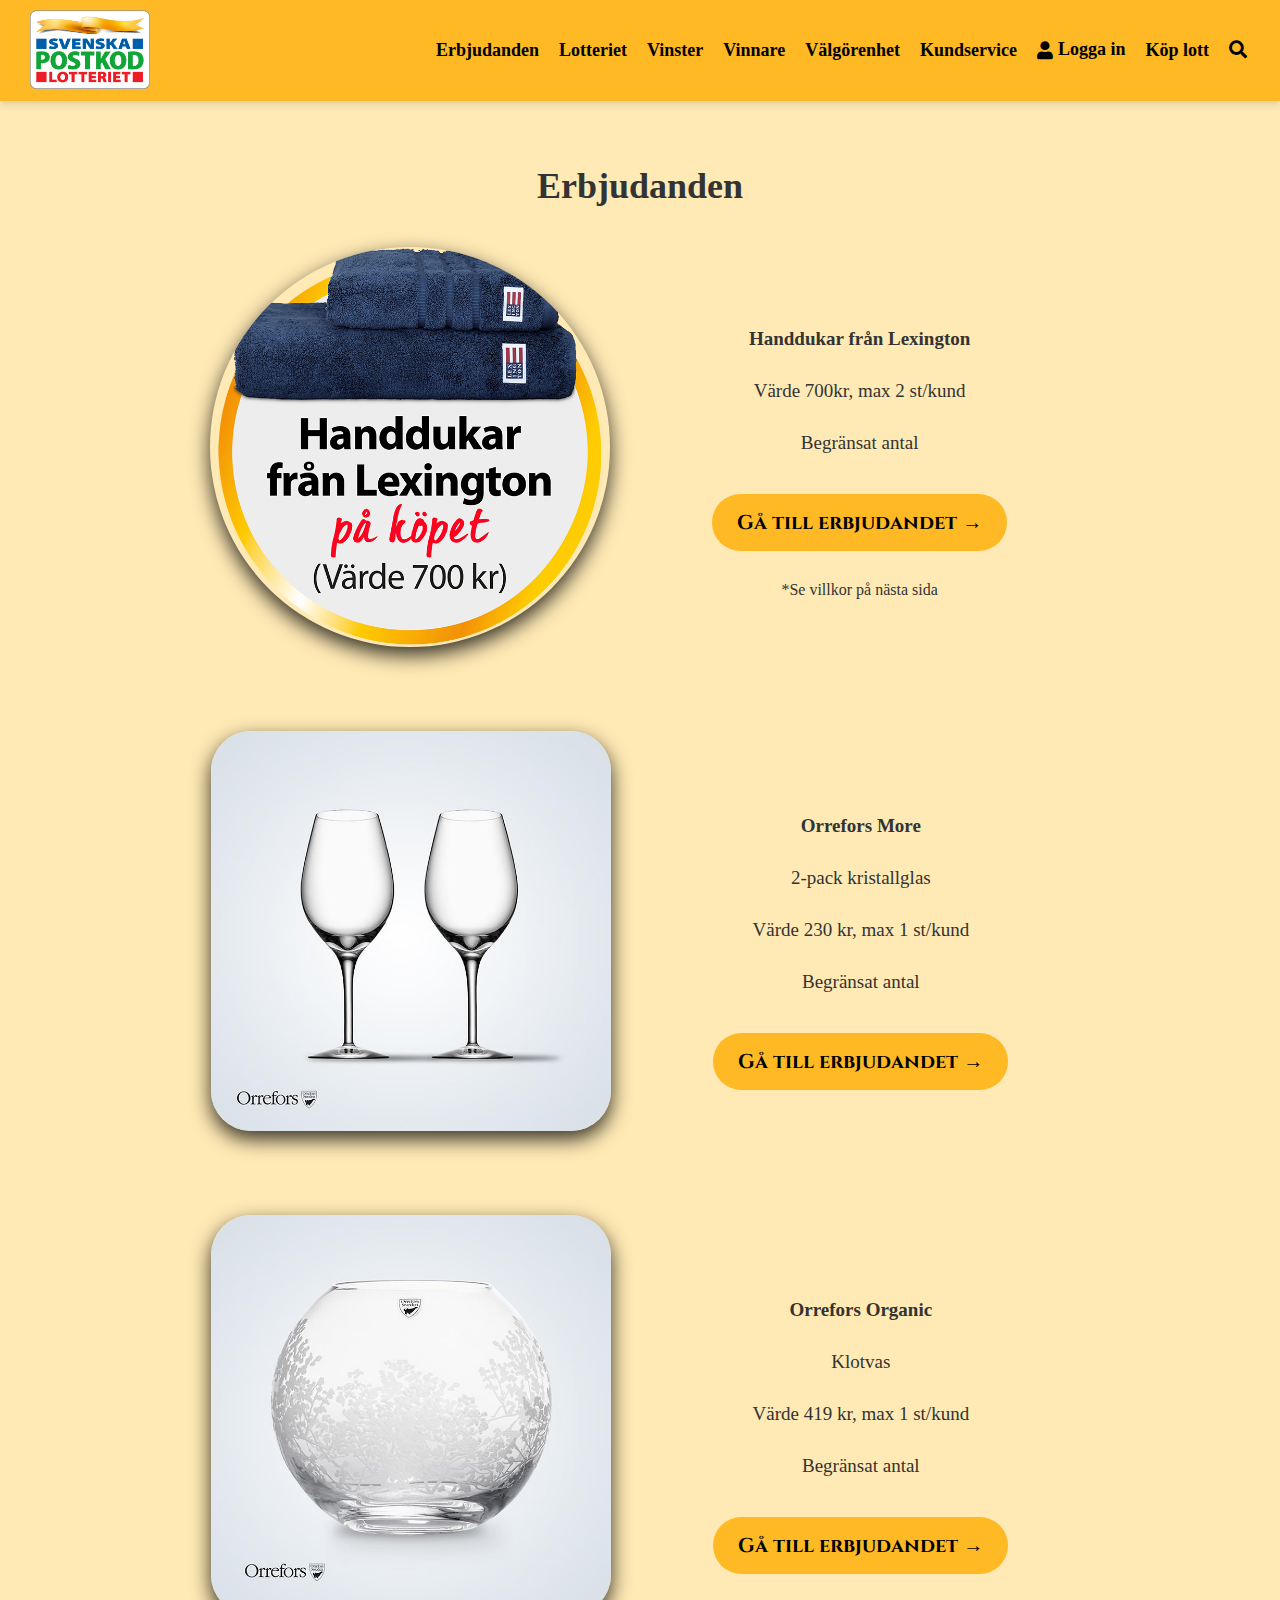
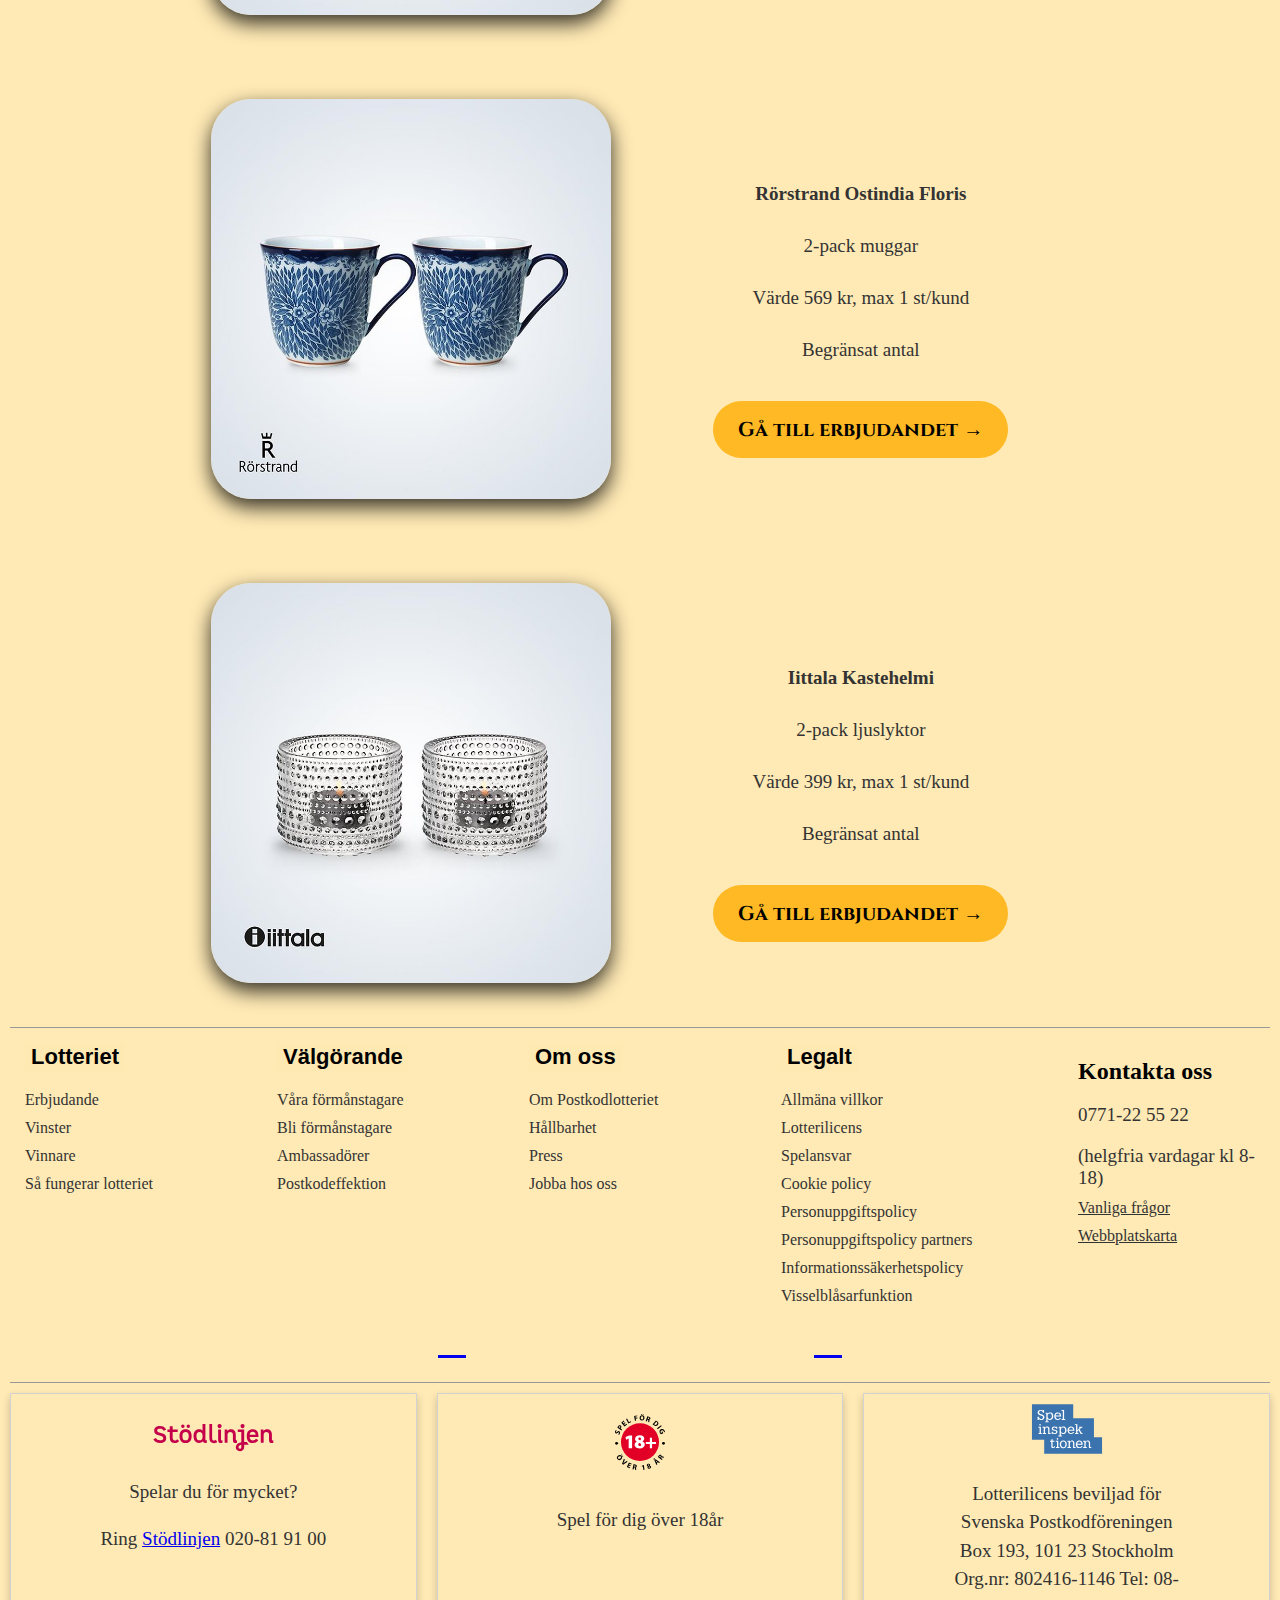
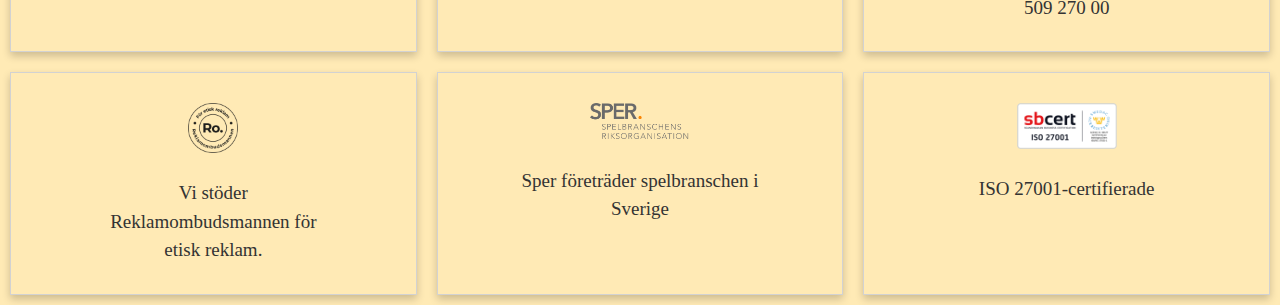
==== commit 8e2ea752: "fix problems" ====
--- a/Erbjudanden.html
+++ b/Erbjudanden.html
@@ -1,5 +1,6 @@
 <!DOCTYPE html>
 <html lang="sv">
+
 <head>
     <meta charset="UTF-8">
     <meta name="viewport" content="width=device-width, initial-scale=1.0">
@@ -11,8 +12,8 @@
     <link rel="preconnect" href="https://fonts.gstatic.com" crossorigin>
     <link href="https://fonts.googleapis.com/css2?family=Cinzel:wght@400..900&display=swap" rel="stylesheet">
     <link rel="stylesheet" href="https://cdnjs.cloudflare.com/ajax/libs/font-awesome/6.6.0/css/all.min.css"
-    integrity="sha512-Kc323vGBEqzTmouAECnVceyQqyqdsSiqLQISBL29aUW4U/M7pSPA/gEUZQqv1cwx4OnYxTxve5UMg5GT6L4JJg=="
-    crossorigin="anonymous" referrerpolicy="no-referrer">
+        integrity="sha512-Kc323vGBEqzTmouAECnVceyQqyqdsSiqLQISBL29aUW4U/M7pSPA/gEUZQqv1cwx4OnYxTxve5UMg5GT6L4JJg=="
+        crossorigin="anonymous" referrerpolicy="no-referrer">
 </head>
 
 <body>
@@ -34,12 +35,12 @@
                     <li><a class="hov" href="#">Kundservice</a></li>
                     <li>
                         <a href="#" class="login hov">
-                          <i class="fas fa-user"></i> Logga in
+                            <i class="fas fa-user"></i> Logga in
                         </a>
-                      </li>
-                      <li>
+                    </li>
+                    <li>
                         <a href="#" class="buy-ticket hov">Köp lott</a>
-                      </li>
+                    </li>
                     <li><a class="hov" href="#"><i class="fas fa-search"></i></a></li>
                 </ul>
             </nav>
--- a/styles.css
+++ b/styles.css
@@ -1,3 +1,4 @@
+
 footer {
     box-sizing: border-box;
     margin: 0;
